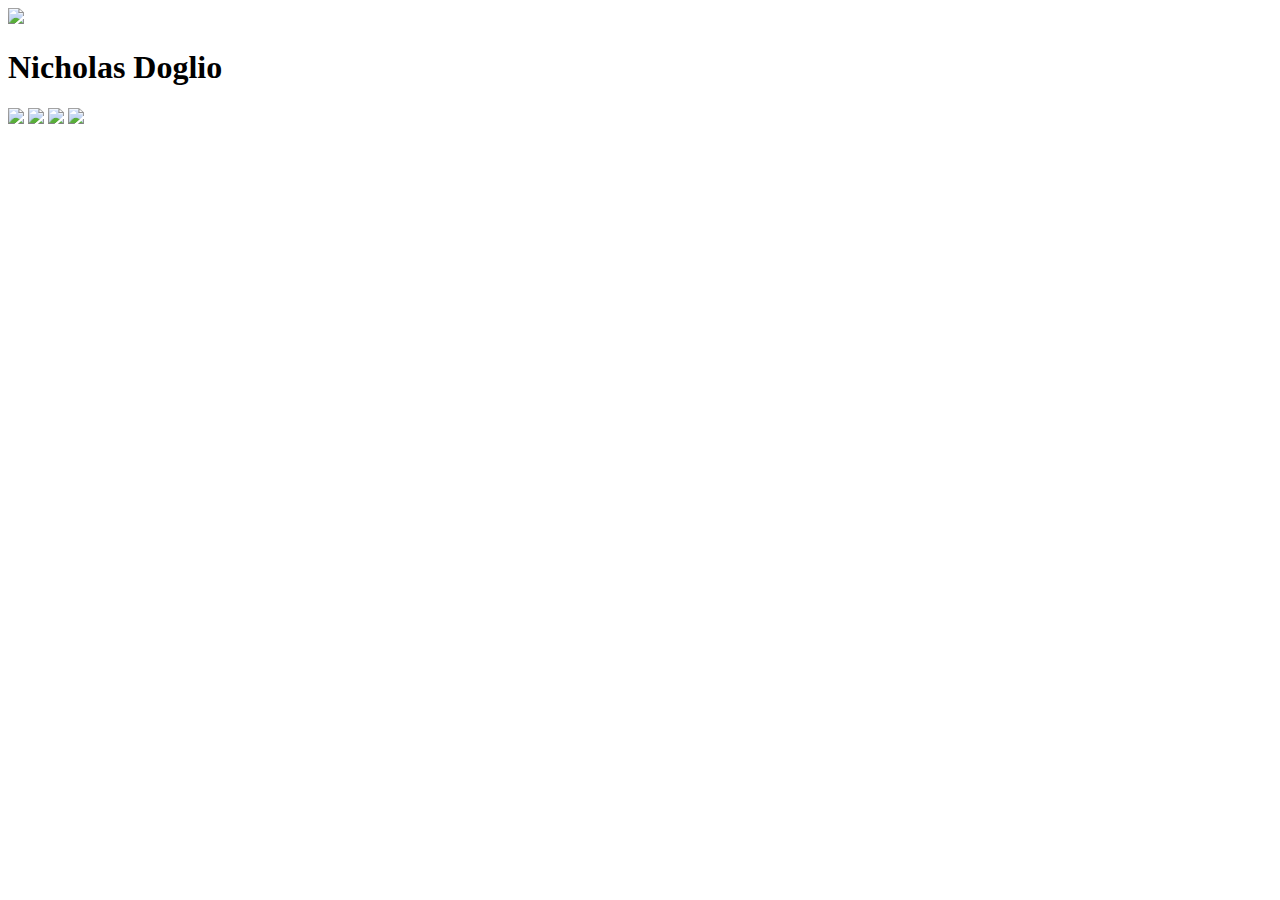
==== index.html @ a7b2c416 "I think I really fixed it this time" ====
<!DOCTYPE html>
   <html lang="en">
    <head>
     <!--Let browser know website is optimized for mobile-->
      <meta name="viewport" content="width=device-width, initial-scale=1.0"/>
     
      <!--Import Google Icon Font-->
      <link href="https://fonts.googleapis.com/icon?family=Material+Icons" rel="stylesheet">
      <!--Import materialize.css-->
      <link type="text/css" rel="stylesheet" href="css/materialize.css"  media="screen,projection"/>
       <link href="css/style.css" type="text/css" rel="stylesheet" media="screen,projection"/>
       </head>
    <body>
    <div class="background-image">
        <img src="https://i.imgur.com/hSMCD1w.jpg" id="background">
    </div>
        <div id="content">
               <h1>Nicholas Doglio</h1>

    <a class="waves-effect waves-light btn-large" href="https://github.com/WhosNickDoglio/" target="_blank"><img src="images/github-circle.png"></a>      
    <a class="waves-effect waves-light btn-large" href="https://twitter.com/WhosNickDoglio/" target="_blank"><img src="images/twitter.png"></a>
    <a class="waves-effect waves-light btn-large" href="https://instagram.com/WhosNickDoglio/" target="_blank"><img src="images/instagram.png"></a>
    <a class="waves-effect waves-light btn-large" href="https://linkedin.com/in/nicholasdoglio/" target="_blank"><img src="images/linkedin.png"></a>
        </div>

      <!--Import jQuery before materialize.js-->
      <script type="text/javascript" src="https://code.jquery.com/jquery-2.1.1.min.js"></script>
      <script type="text/javascript" src="js/materialize.min.js"></script>
    </body>
  </html>
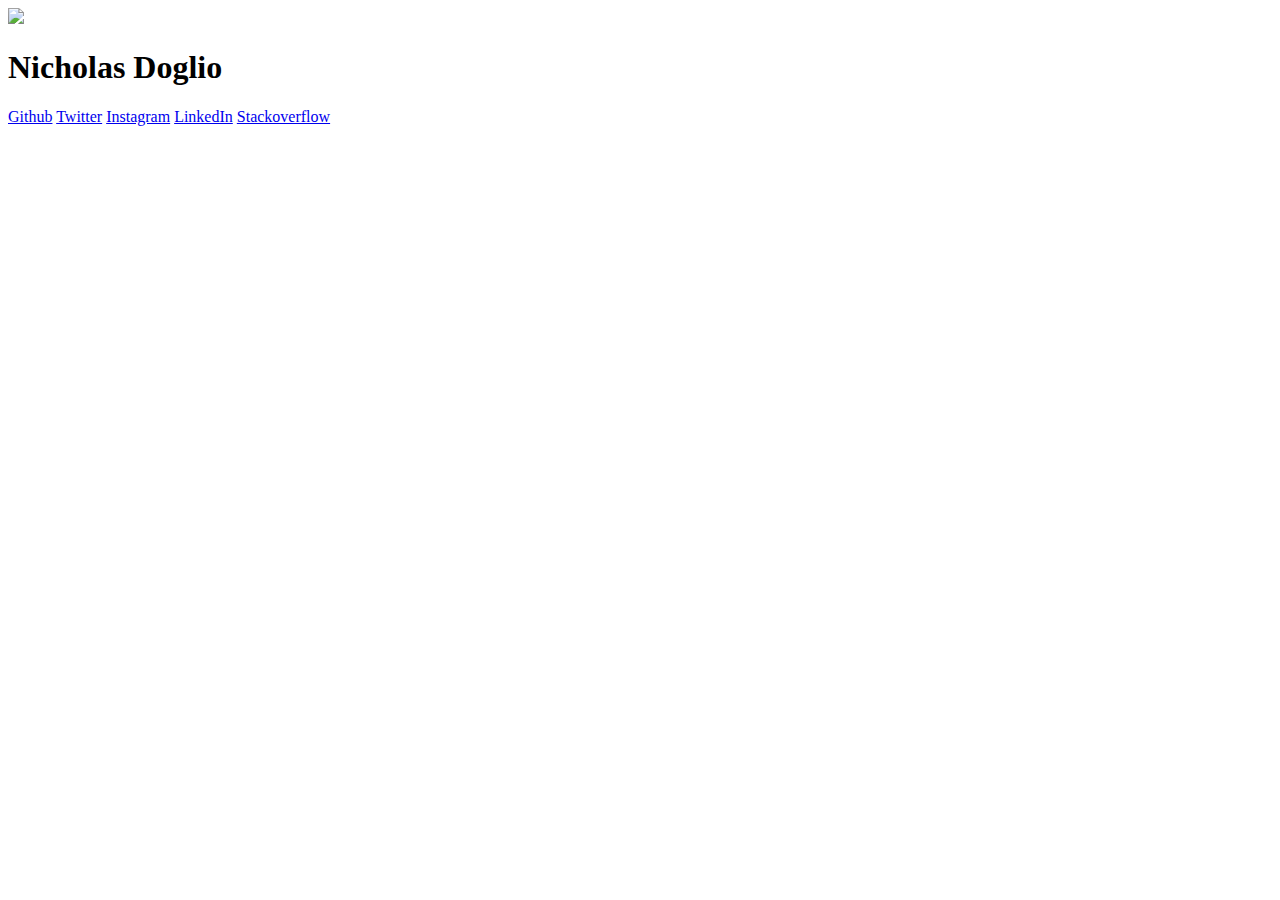
==== commit 87aae1b7: "Removed link to reddit" ====
--- a/index.html
+++ b/index.html
@@ -1,30 +1,38 @@
 <!DOCTYPE html>
-   <html lang="en">
-    <head>
-     <!--Let browser know website is optimized for mobile-->
-      <meta name="viewport" content="width=device-width, initial-scale=1.0"/>
-     
-      <!--Import Google Icon Font-->
-      <link href="https://fonts.googleapis.com/icon?family=Material+Icons" rel="stylesheet">
-      <!--Import materialize.css-->
-      <link type="text/css" rel="stylesheet" href="css/materialize.css"  media="screen,projection"/>
-       <link href="css/style.css" type="text/css" rel="stylesheet" media="screen,projection"/>
-       </head>
-    <body>
+<html lang="en">
+
+<head>
+    <title>WhosNickDoglio</title>
+
+    <!--Let browser know website is optimized for mobile-->
+    <meta name="viewport" content="width=device-width, initial-scale=1.0" />
+
+    <link rel="stylesheet" href="https://fonts.googleapis.com/icon?family=Material+Icons">
+    <link rel="stylesheet" href="https://code.getmdl.io/1.3.0/material.teal-yellow.min.css" />
+    <link rel="stylesheet" href="style.css">
+
+</head>
+
+<body>
     <div class="background-image">
         <img src="https://i.imgur.com/hSMCD1w.jpg" id="background">
     </div>
-        <div id="content">
-               <h1>Nicholas Doglio</h1>
+    <div id="content">
+        <h1>Nicholas Doglio</h1>
+        
+        <a class="mdl-button mdl-js-button mdl-button--raised mdl-js-ripple-effect mdl-button--primary"
+            href="https://github.com/WhosNickDoglio/" target="_blank">Github</a>
+        <a class="mdl-button mdl-js-button mdl-button--raised mdl-js-ripple-effect mdl-button--primary"
+            href="https://twitter.com/WhosNickDoglio/" target="_blank">Twitter</a>
+        <a class="mdl-button mdl-js-button mdl-button--raised mdl-js-ripple-effect mdl-button--primary"
+            href="https://instagram.com/WhosNickDoglio/" target="_blank">Instagram</a>
+        <a class="mdl-button mdl-js-button mdl-button--raised mdl-js-ripple-effect mdl-button--primary"
+            href="https://linkedin.com/in/nicholasdoglio/" target="_blank">LinkedIn</a>    
+        <a class="mdl-button mdl-js-button mdl-button--raised mdl-js-ripple-effect mdl-button--primary"
+            href="https://stackoverflow.com/users/8217056/nicholas-doglio" target="_blank">Stackoverflow</a>
+    </div>
 
-    <a class="waves-effect waves-light btn-large" href="https://github.com/WhosNickDoglio/" target="_blank"><img src="images/github-circle.png"></a>      
-    <a class="waves-effect waves-light btn-large" href="https://twitter.com/WhosNickDoglio/" target="_blank"><img src="images/twitter.png"></a>
-    <a class="waves-effect waves-light btn-large" href="https://instagram.com/WhosNickDoglio/" target="_blank"><img src="images/instagram.png"></a>
-    <a class="waves-effect waves-light btn-large" href="https://linkedin.com/in/nicholasdoglio/" target="_blank"><img src="images/linkedin.png"></a>
-        </div>
+    <script defer src="https://code.getmdl.io/1.3.0/material.min.js"></script>
+</body>
 
-      <!--Import jQuery before materialize.js-->
-      <script type="text/javascript" src="https://code.jquery.com/jquery-2.1.1.min.js"></script>
-      <script type="text/javascript" src="js/materialize.min.js"></script>
-    </body>
-  </html>+</html>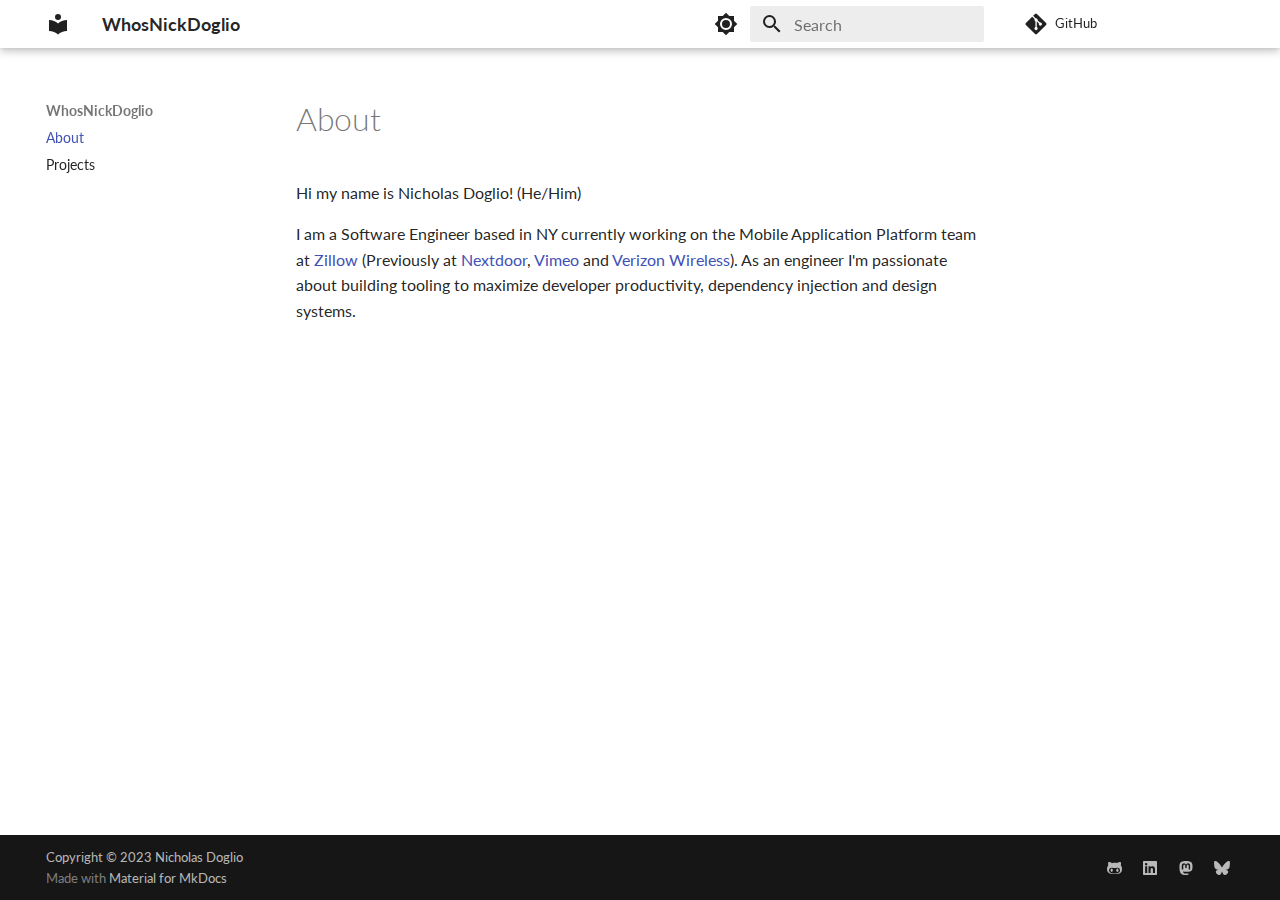
==== commit bd476321: "Deployed b745329 with MkDocs version: 1.6.1" ====
--- a/index.html
+++ b/index.html
@@ -1,38 +1,441 @@
-<!DOCTYPE html>
-<html lang="en">
-
-<head>
-    <title>WhosNickDoglio</title>
-
-    <!--Let browser know website is optimized for mobile-->
-    <meta name="viewport" content="width=device-width, initial-scale=1.0" />
-
-    <link rel="stylesheet" href="https://fonts.googleapis.com/icon?family=Material+Icons">
-    <link rel="stylesheet" href="https://code.getmdl.io/1.3.0/material.teal-yellow.min.css" />
-    <link rel="stylesheet" href="style.css">
-
-</head>
-
-<body>
-    <div class="background-image">
-        <img src="https://i.imgur.com/hSMCD1w.jpg" id="background">
-    </div>
-    <div id="content">
-        <h1>Nicholas Doglio</h1>
-        
-        <a class="mdl-button mdl-js-button mdl-button--raised mdl-js-ripple-effect mdl-button--primary"
-            href="https://github.com/WhosNickDoglio/" target="_blank">Github</a>
-        <a class="mdl-button mdl-js-button mdl-button--raised mdl-js-ripple-effect mdl-button--primary"
-            href="https://twitter.com/WhosNickDoglio/" target="_blank">Twitter</a>
-        <a class="mdl-button mdl-js-button mdl-button--raised mdl-js-ripple-effect mdl-button--primary"
-            href="https://instagram.com/WhosNickDoglio/" target="_blank">Instagram</a>
-        <a class="mdl-button mdl-js-button mdl-button--raised mdl-js-ripple-effect mdl-button--primary"
-            href="https://linkedin.com/in/nicholasdoglio/" target="_blank">LinkedIn</a>    
-        <a class="mdl-button mdl-js-button mdl-button--raised mdl-js-ripple-effect mdl-button--primary"
-            href="https://stackoverflow.com/users/8217056/nicholas-doglio" target="_blank">Stackoverflow</a>
-    </div>
-
-    <script defer src="https://code.getmdl.io/1.3.0/material.min.js"></script>
-</body>
-
+
+<!doctype html>
+<html lang="en" class="no-js">
+  <head>
+    
+      <meta charset="utf-8">
+      <meta name="viewport" content="width=device-width,initial-scale=1">
+      
+      
+        <meta name="author" content="WhosNickDoglio">
+      
+      
+      
+      
+        <link rel="next" href="projects/">
+      
+      
+      <link rel="icon" href="assets/images/favicon.png">
+      <meta name="generator" content="mkdocs-1.6.1, mkdocs-material-9.6.9">
+    
+    
+      
+        <title>WhosNickDoglio</title>
+      
+    
+    
+      <link rel="stylesheet" href="assets/stylesheets/main.4af4bdda.min.css">
+      
+        
+        <link rel="stylesheet" href="assets/stylesheets/palette.06af60db.min.css">
+      
+      
+
+
+    
+    
+      
+    
+    
+      
+        
+        
+        <link rel="preconnect" href="https://fonts.gstatic.com" crossorigin>
+        <link rel="stylesheet" href="https://fonts.googleapis.com/css?family=Lato:300,300i,400,400i,700,700i%7CFira+Code:400,400i,700,700i&display=fallback">
+        <style>:root{--md-text-font:"Lato";--md-code-font:"Fira Code"}</style>
+      
+    
+    
+    <script>__md_scope=new URL(".",location),__md_hash=e=>[...e].reduce(((e,_)=>(e<<5)-e+_.charCodeAt(0)),0),__md_get=(e,_=localStorage,t=__md_scope)=>JSON.parse(_.getItem(t.pathname+"."+e)),__md_set=(e,_,t=localStorage,a=__md_scope)=>{try{t.setItem(a.pathname+"."+e,JSON.stringify(_))}catch(e){}}</script>
+    
+      
+
+    
+    
+    
+  </head>
+  
+  
+    
+    
+      
+    
+    
+    
+    
+    <body dir="ltr" data-md-color-scheme="default" data-md-color-primary="white" data-md-color-accent="green">
+  
+    
+    <input class="md-toggle" data-md-toggle="drawer" type="checkbox" id="__drawer" autocomplete="off">
+    <input class="md-toggle" data-md-toggle="search" type="checkbox" id="__search" autocomplete="off">
+    <label class="md-overlay" for="__drawer"></label>
+    <div data-md-component="skip">
+      
+    </div>
+    <div data-md-component="announce">
+      
+    </div>
+    
+    
+      
+
+  
+
+<header class="md-header md-header--shadow" data-md-component="header">
+  <nav class="md-header__inner md-grid" aria-label="Header">
+    <a href="." title="WhosNickDoglio" class="md-header__button md-logo" aria-label="WhosNickDoglio" data-md-component="logo">
+      
+  
+  <svg xmlns="http://www.w3.org/2000/svg" viewBox="0 0 24 24"><path d="M12 8a3 3 0 0 0 3-3 3 3 0 0 0-3-3 3 3 0 0 0-3 3 3 3 0 0 0 3 3m0 3.54C9.64 9.35 6.5 8 3 8v11c3.5 0 6.64 1.35 9 3.54 2.36-2.19 5.5-3.54 9-3.54V8c-3.5 0-6.64 1.35-9 3.54"/></svg>
+
+    </a>
+    <label class="md-header__button md-icon" for="__drawer">
+      
+      <svg xmlns="http://www.w3.org/2000/svg" viewBox="0 0 24 24"><path d="M3 6h18v2H3zm0 5h18v2H3zm0 5h18v2H3z"/></svg>
+    </label>
+    <div class="md-header__title" data-md-component="header-title">
+      <div class="md-header__ellipsis">
+        <div class="md-header__topic">
+          <span class="md-ellipsis">
+            WhosNickDoglio
+          </span>
+        </div>
+        <div class="md-header__topic" data-md-component="header-topic">
+          <span class="md-ellipsis">
+            
+              About
+            
+          </span>
+        </div>
+      </div>
+    </div>
+    
+      
+        <form class="md-header__option" data-md-component="palette">
+  
+    
+    
+    
+    <input class="md-option" data-md-color-media="(prefers-color-scheme: light)" data-md-color-scheme="default" data-md-color-primary="white" data-md-color-accent="green"  aria-label="Switch to dark mode"  type="radio" name="__palette" id="__palette_0">
+    
+      <label class="md-header__button md-icon" title="Switch to dark mode" for="__palette_1" hidden>
+        <svg xmlns="http://www.w3.org/2000/svg" viewBox="0 0 24 24"><path d="M12 8a4 4 0 0 0-4 4 4 4 0 0 0 4 4 4 4 0 0 0 4-4 4 4 0 0 0-4-4m0 10a6 6 0 0 1-6-6 6 6 0 0 1 6-6 6 6 0 0 1 6 6 6 6 0 0 1-6 6m8-9.31V4h-4.69L12 .69 8.69 4H4v4.69L.69 12 4 15.31V20h4.69L12 23.31 15.31 20H20v-4.69L23.31 12z"/></svg>
+      </label>
+    
+  
+    
+    
+    
+    <input class="md-option" data-md-color-media="(prefers-color-scheme: dark)" data-md-color-scheme="slate" data-md-color-primary="black" data-md-color-accent="green"  aria-label="Switch to light mode"  type="radio" name="__palette" id="__palette_1">
+    
+      <label class="md-header__button md-icon" title="Switch to light mode" for="__palette_0" hidden>
+        <svg xmlns="http://www.w3.org/2000/svg" viewBox="0 0 24 24"><path d="M12 18c-.89 0-1.74-.2-2.5-.55C11.56 16.5 13 14.42 13 12s-1.44-4.5-3.5-5.45C10.26 6.2 11.11 6 12 6a6 6 0 0 1 6 6 6 6 0 0 1-6 6m8-9.31V4h-4.69L12 .69 8.69 4H4v4.69L.69 12 4 15.31V20h4.69L12 23.31 15.31 20H20v-4.69L23.31 12z"/></svg>
+      </label>
+    
+  
+</form>
+      
+    
+    
+      <script>var palette=__md_get("__palette");if(palette&&palette.color){if("(prefers-color-scheme)"===palette.color.media){var media=matchMedia("(prefers-color-scheme: light)"),input=document.querySelector(media.matches?"[data-md-color-media='(prefers-color-scheme: light)']":"[data-md-color-media='(prefers-color-scheme: dark)']");palette.color.media=input.getAttribute("data-md-color-media"),palette.color.scheme=input.getAttribute("data-md-color-scheme"),palette.color.primary=input.getAttribute("data-md-color-primary"),palette.color.accent=input.getAttribute("data-md-color-accent")}for(var[key,value]of Object.entries(palette.color))document.body.setAttribute("data-md-color-"+key,value)}</script>
+    
+    
+    
+      <label class="md-header__button md-icon" for="__search">
+        
+        <svg xmlns="http://www.w3.org/2000/svg" viewBox="0 0 24 24"><path d="M9.5 3A6.5 6.5 0 0 1 16 9.5c0 1.61-.59 3.09-1.56 4.23l.27.27h.79l5 5-1.5 1.5-5-5v-.79l-.27-.27A6.52 6.52 0 0 1 9.5 16 6.5 6.5 0 0 1 3 9.5 6.5 6.5 0 0 1 9.5 3m0 2C7 5 5 7 5 9.5S7 14 9.5 14 14 12 14 9.5 12 5 9.5 5"/></svg>
+      </label>
+      <div class="md-search" data-md-component="search" role="dialog">
+  <label class="md-search__overlay" for="__search"></label>
+  <div class="md-search__inner" role="search">
+    <form class="md-search__form" name="search">
+      <input type="text" class="md-search__input" name="query" aria-label="Search" placeholder="Search" autocapitalize="off" autocorrect="off" autocomplete="off" spellcheck="false" data-md-component="search-query" required>
+      <label class="md-search__icon md-icon" for="__search">
+        
+        <svg xmlns="http://www.w3.org/2000/svg" viewBox="0 0 24 24"><path d="M9.5 3A6.5 6.5 0 0 1 16 9.5c0 1.61-.59 3.09-1.56 4.23l.27.27h.79l5 5-1.5 1.5-5-5v-.79l-.27-.27A6.52 6.52 0 0 1 9.5 16 6.5 6.5 0 0 1 3 9.5 6.5 6.5 0 0 1 9.5 3m0 2C7 5 5 7 5 9.5S7 14 9.5 14 14 12 14 9.5 12 5 9.5 5"/></svg>
+        
+        <svg xmlns="http://www.w3.org/2000/svg" viewBox="0 0 24 24"><path d="M20 11v2H8l5.5 5.5-1.42 1.42L4.16 12l7.92-7.92L13.5 5.5 8 11z"/></svg>
+      </label>
+      <nav class="md-search__options" aria-label="Search">
+        
+        <button type="reset" class="md-search__icon md-icon" title="Clear" aria-label="Clear" tabindex="-1">
+          
+          <svg xmlns="http://www.w3.org/2000/svg" viewBox="0 0 24 24"><path d="M19 6.41 17.59 5 12 10.59 6.41 5 5 6.41 10.59 12 5 17.59 6.41 19 12 13.41 17.59 19 19 17.59 13.41 12z"/></svg>
+        </button>
+      </nav>
+      
+    </form>
+    <div class="md-search__output">
+      <div class="md-search__scrollwrap" tabindex="0" data-md-scrollfix>
+        <div class="md-search-result" data-md-component="search-result">
+          <div class="md-search-result__meta">
+            Initializing search
+          </div>
+          <ol class="md-search-result__list" role="presentation"></ol>
+        </div>
+      </div>
+    </div>
+  </div>
+</div>
+    
+    
+      <div class="md-header__source">
+        <a href="https://github.com/WhosNickDoglio/whosnickdoglio.github.io" title="Go to repository" class="md-source" data-md-component="source">
+  <div class="md-source__icon md-icon">
+    
+    <svg xmlns="http://www.w3.org/2000/svg" viewBox="0 0 448 512"><!--! Font Awesome Free 6.7.2 by @fontawesome - https://fontawesome.com License - https://fontawesome.com/license/free (Icons: CC BY 4.0, Fonts: SIL OFL 1.1, Code: MIT License) Copyright 2024 Fonticons, Inc.--><path d="M439.55 236.05 244 40.45a28.87 28.87 0 0 0-40.81 0l-40.66 40.63 51.52 51.52c27.06-9.14 52.68 16.77 43.39 43.68l49.66 49.66c34.23-11.8 61.18 31 35.47 56.69-26.49 26.49-70.21-2.87-56-37.34L240.22 199v121.85c25.3 12.54 22.26 41.85 9.08 55a34.34 34.34 0 0 1-48.55 0c-17.57-17.6-11.07-46.91 11.25-56v-123c-20.8-8.51-24.6-30.74-18.64-45L142.57 101 8.45 235.14a28.86 28.86 0 0 0 0 40.81l195.61 195.6a28.86 28.86 0 0 0 40.8 0l194.69-194.69a28.86 28.86 0 0 0 0-40.81"/></svg>
+  </div>
+  <div class="md-source__repository">
+    GitHub
+  </div>
+</a>
+      </div>
+    
+  </nav>
+  
+</header>
+    
+    <div class="md-container" data-md-component="container">
+      
+      
+        
+          
+        
+      
+      <main class="md-main" data-md-component="main">
+        <div class="md-main__inner md-grid">
+          
+            
+              
+              <div class="md-sidebar md-sidebar--primary" data-md-component="sidebar" data-md-type="navigation" >
+                <div class="md-sidebar__scrollwrap">
+                  <div class="md-sidebar__inner">
+                    
+
+
+
+<nav class="md-nav md-nav--primary" aria-label="Navigation" data-md-level="0">
+  <label class="md-nav__title" for="__drawer">
+    <a href="." title="WhosNickDoglio" class="md-nav__button md-logo" aria-label="WhosNickDoglio" data-md-component="logo">
+      
+  
+  <svg xmlns="http://www.w3.org/2000/svg" viewBox="0 0 24 24"><path d="M12 8a3 3 0 0 0 3-3 3 3 0 0 0-3-3 3 3 0 0 0-3 3 3 3 0 0 0 3 3m0 3.54C9.64 9.35 6.5 8 3 8v11c3.5 0 6.64 1.35 9 3.54 2.36-2.19 5.5-3.54 9-3.54V8c-3.5 0-6.64 1.35-9 3.54"/></svg>
+
+    </a>
+    WhosNickDoglio
+  </label>
+  
+    <div class="md-nav__source">
+      <a href="https://github.com/WhosNickDoglio/whosnickdoglio.github.io" title="Go to repository" class="md-source" data-md-component="source">
+  <div class="md-source__icon md-icon">
+    
+    <svg xmlns="http://www.w3.org/2000/svg" viewBox="0 0 448 512"><!--! Font Awesome Free 6.7.2 by @fontawesome - https://fontawesome.com License - https://fontawesome.com/license/free (Icons: CC BY 4.0, Fonts: SIL OFL 1.1, Code: MIT License) Copyright 2024 Fonticons, Inc.--><path d="M439.55 236.05 244 40.45a28.87 28.87 0 0 0-40.81 0l-40.66 40.63 51.52 51.52c27.06-9.14 52.68 16.77 43.39 43.68l49.66 49.66c34.23-11.8 61.18 31 35.47 56.69-26.49 26.49-70.21-2.87-56-37.34L240.22 199v121.85c25.3 12.54 22.26 41.85 9.08 55a34.34 34.34 0 0 1-48.55 0c-17.57-17.6-11.07-46.91 11.25-56v-123c-20.8-8.51-24.6-30.74-18.64-45L142.57 101 8.45 235.14a28.86 28.86 0 0 0 0 40.81l195.61 195.6a28.86 28.86 0 0 0 40.8 0l194.69-194.69a28.86 28.86 0 0 0 0-40.81"/></svg>
+  </div>
+  <div class="md-source__repository">
+    GitHub
+  </div>
+</a>
+    </div>
+  
+  <ul class="md-nav__list" data-md-scrollfix>
+    
+      
+      
+  
+  
+    
+  
+  
+  
+    <li class="md-nav__item md-nav__item--active">
+      
+      <input class="md-nav__toggle md-toggle" type="checkbox" id="__toc">
+      
+      
+      
+      <a href="." class="md-nav__link md-nav__link--active">
+        
+  
+  <span class="md-ellipsis">
+    About
+    
+  </span>
+  
+
+      </a>
+      
+    </li>
+  
+
+    
+      
+      
+  
+  
+  
+  
+    <li class="md-nav__item">
+      <a href="projects/" class="md-nav__link">
+        
+  
+  <span class="md-ellipsis">
+    Projects
+    
+  </span>
+  
+
+      </a>
+    </li>
+  
+
+    
+  </ul>
+</nav>
+                  </div>
+                </div>
+              </div>
+            
+            
+              
+              <div class="md-sidebar md-sidebar--secondary" data-md-component="sidebar" data-md-type="toc" >
+                <div class="md-sidebar__scrollwrap">
+                  <div class="md-sidebar__inner">
+                    
+
+<nav class="md-nav md-nav--secondary" aria-label="Table of contents">
+  
+  
+  
+  
+</nav>
+                  </div>
+                </div>
+              </div>
+            
+          
+          
+            <div class="md-content" data-md-component="content">
+              <article class="md-content__inner md-typeset">
+                
+                  
+
+
+  
+  
+
+
+  <h1>About</h1>
+
+<p>Hi my name is Nicholas Doglio! (He/Him)</p>
+<p>I am a Software Engineer based in NY currently working on the Mobile Application Platform team
+at <a href="https://www.zillow.com/">Zillow</a> (Previously at <a href="https://nextdoor.com/">Nextdoor</a>, <a href="https://vimeo.com/">Vimeo</a>
+and <a href="https://www.verizon.com/">Verizon Wireless</a>). As an engineer I'm passionate about building tooling to maximize
+developer productivity, dependency injection and design systems.</p>
+
+
+
+
+
+
+
+
+
+
+
+
+                
+              </article>
+            </div>
+          
+          
+<script>var target=document.getElementById(location.hash.slice(1));target&&target.name&&(target.checked=target.name.startsWith("__tabbed_"))</script>
+        </div>
+        
+      </main>
+      
+        <footer class="md-footer">
+  
+  <div class="md-footer-meta md-typeset">
+    <div class="md-footer-meta__inner md-grid">
+      <div class="md-copyright">
+  
+    <div class="md-copyright__highlight">
+      Copyright &copy; 2023 Nicholas Doglio
+    </div>
+  
+  
+    Made with
+    <a href="https://squidfunk.github.io/mkdocs-material/" target="_blank" rel="noopener">
+      Material for MkDocs
+    </a>
+  
+</div>
+      
+        <div class="md-social">
+  
+    
+    
+    
+    
+      
+      
+    
+    <a href="https://github.com/WhosNickDoglio/" target="_blank" rel="noopener" title="github.com" class="md-social__link">
+      <svg xmlns="http://www.w3.org/2000/svg" viewBox="0 0 480 512"><!--! Font Awesome Free 6.7.2 by @fontawesome - https://fontawesome.com License - https://fontawesome.com/license/free (Icons: CC BY 4.0, Fonts: SIL OFL 1.1, Code: MIT License) Copyright 2024 Fonticons, Inc.--><path d="M186.1 328.7c0 20.9-10.9 55.1-36.7 55.1s-36.7-34.2-36.7-55.1 10.9-55.1 36.7-55.1 36.7 34.2 36.7 55.1M480 278.2c0 31.9-3.2 65.7-17.5 95-37.9 76.6-142.1 74.8-216.7 74.8-75.8 0-186.2 2.7-225.6-74.8-14.6-29-20.2-63.1-20.2-95 0-41.9 13.9-81.5 41.5-113.6-5.2-15.8-7.7-32.4-7.7-48.8 0-21.5 4.9-32.3 14.6-51.8 45.3 0 74.3 9 108.8 36 29-6.9 58.8-10 88.7-10 27 0 54.2 2.9 80.4 9.2 34-26.7 63-35.2 107.8-35.2 9.8 19.5 14.6 30.3 14.6 51.8 0 16.4-2.6 32.7-7.7 48.2 27.5 32.4 39 72.3 39 114.2m-64.3 50.5c0-43.9-26.7-82.6-73.5-82.6-18.9 0-37 3.4-56 6-14.9 2.3-29.8 3.2-45.1 3.2-15.2 0-30.1-.9-45.1-3.2-18.7-2.6-37-6-56-6-46.8 0-73.5 38.7-73.5 82.6 0 87.8 80.4 101.3 150.4 101.3h48.2c70.3 0 150.6-13.4 150.6-101.3m-82.6-55.1c-25.8 0-36.7 34.2-36.7 55.1s10.9 55.1 36.7 55.1 36.7-34.2 36.7-55.1-10.9-55.1-36.7-55.1"/></svg>
+    </a>
+  
+    
+    
+    
+    
+      
+      
+    
+    <a href="https://www.linkedin.com/in/nicholasdoglio/" target="_blank" rel="noopener" title="www.linkedin.com" class="md-social__link">
+      <svg xmlns="http://www.w3.org/2000/svg" viewBox="0 0 448 512"><!--! Font Awesome Free 6.7.2 by @fontawesome - https://fontawesome.com License - https://fontawesome.com/license/free (Icons: CC BY 4.0, Fonts: SIL OFL 1.1, Code: MIT License) Copyright 2024 Fonticons, Inc.--><path d="M416 32H31.9C14.3 32 0 46.5 0 64.3v383.4C0 465.5 14.3 480 31.9 480H416c17.6 0 32-14.5 32-32.3V64.3c0-17.8-14.4-32.3-32-32.3M135.4 416H69V202.2h66.5V416zm-33.2-243c-21.3 0-38.5-17.3-38.5-38.5S80.9 96 102.2 96c21.2 0 38.5 17.3 38.5 38.5 0 21.3-17.2 38.5-38.5 38.5m282.1 243h-66.4V312c0-24.8-.5-56.7-34.5-56.7-34.6 0-39.9 27-39.9 54.9V416h-66.4V202.2h63.7v29.2h.9c8.9-16.8 30.6-34.5 62.9-34.5 67.2 0 79.7 44.3 79.7 101.9z"/></svg>
+    </a>
+  
+    
+    
+      
+    
+    
+    
+      
+      
+    
+    <a href="https://androiddev.social/@WhosNickDoglio" target="_blank" rel="noopener me" title="androiddev.social" class="md-social__link">
+      <svg xmlns="http://www.w3.org/2000/svg" viewBox="0 0 448 512"><!--! Font Awesome Free 6.7.2 by @fontawesome - https://fontawesome.com License - https://fontawesome.com/license/free (Icons: CC BY 4.0, Fonts: SIL OFL 1.1, Code: MIT License) Copyright 2024 Fonticons, Inc.--><path d="M433 179.11c0-97.2-63.71-125.7-63.71-125.7-62.52-28.7-228.56-28.4-290.48 0 0 0-63.72 28.5-63.72 125.7 0 115.7-6.6 259.4 105.63 289.1 40.51 10.7 75.32 13 103.33 11.4 50.81-2.8 79.32-18.1 79.32-18.1l-1.7-36.9s-36.31 11.4-77.12 10.1c-40.41-1.4-83-4.4-89.63-54a102.5 102.5 0 0 1-.9-13.9c85.63 20.9 158.65 9.1 178.75 6.7 56.12-6.7 105-41.3 111.23-72.9 9.8-49.8 9-121.5 9-121.5m-75.12 125.2h-46.63v-114.2c0-49.7-64-51.6-64 6.9v62.5h-46.33V197c0-58.5-64-56.6-64-6.9v114.2H90.19c0-122.1-5.2-147.9 18.41-175 25.9-28.9 79.82-30.8 103.83 6.1l11.6 19.5 11.6-19.5c24.11-37.1 78.12-34.8 103.83-6.1 23.71 27.3 18.4 53 18.4 175z"/></svg>
+    </a>
+  
+    
+    
+    
+    
+      
+      
+    
+    <a href="https://bsky.app/profile/whosnickdoglio.dev" target="_blank" rel="noopener" title="bsky.app" class="md-social__link">
+      <svg xmlns="http://www.w3.org/2000/svg" viewBox="0 0 512 512"><!--! Font Awesome Free 6.7.2 by @fontawesome - https://fontawesome.com License - https://fontawesome.com/license/free (Icons: CC BY 4.0, Fonts: SIL OFL 1.1, Code: MIT License) Copyright 2024 Fonticons, Inc.--><path d="M111.8 62.2C170.2 105.9 233 194.7 256 242.4c23-47.6 85.8-136.4 144.2-180.2 42.1-31.6 110.3-56 110.3 21.8 0 15.5-8.9 130.5-14.1 149.2-18.2 64.8-84.4 81.4-143.3 71.3C456 322 482.2 380 425.6 438c-107.4 110.2-154.3-27.6-166.3-62.9-1.7-4.9-2.6-7.8-3.3-7.8s-1.6 3-3.3 7.8c-12 35.3-59 173.1-166.3 62.9-56.5-58-30.4-116 72.5-133.5C100 314.6 33.8 298 15.7 233.1 10.4 214.4 1.5 99.4 1.5 83.9c0-77.8 68.2-53.4 110.3-21.8z"/></svg>
+    </a>
+  
+</div>
+      
+    </div>
+  </div>
+</footer>
+      
+    </div>
+    <div class="md-dialog" data-md-component="dialog">
+      <div class="md-dialog__inner md-typeset"></div>
+    </div>
+    
+    
+    <script id="__config" type="application/json">{"base": ".", "features": [], "search": "assets/javascripts/workers/search.f8cc74c7.min.js", "translations": {"clipboard.copied": "Copied to clipboard", "clipboard.copy": "Copy to clipboard", "search.result.more.one": "1 more on this page", "search.result.more.other": "# more on this page", "search.result.none": "No matching documents", "search.result.one": "1 matching document", "search.result.other": "# matching documents", "search.result.placeholder": "Type to start searching", "search.result.term.missing": "Missing", "select.version": "Select version"}}</script>
+    
+    
+      <script src="assets/javascripts/bundle.c8b220af.min.js"></script>
+      
+    
+  </body>
 </html>--- a/assets/stylesheets/main.4af4bdda.min.css
+++ b/assets/stylesheets/main.4af4bdda.min.css
@@ -0,0 +1 @@
+@charset "UTF-8";html{-webkit-text-size-adjust:none;-moz-text-size-adjust:none;text-size-adjust:none;box-sizing:border-box}*,:after,:before{box-sizing:inherit}@media (prefers-reduced-motion){*,:after,:before{transition:none!important}}body{margin:0}a,button,input,label{-webkit-tap-highlight-color:transparent}a{color:inherit;text-decoration:none}hr{border:0;box-sizing:initial;display:block;height:.05rem;overflow:visible;padding:0}small{font-size:80%}sub,sup{line-height:1em}img{border-style:none}table{border-collapse:initial;border-spacing:0}td,th{font-weight:400;vertical-align:top}button{background:#0000;border:0;font-family:inherit;font-size:inherit;margin:0;padding:0}input{border:0;outline:none}:root{--md-primary-fg-color:#4051b5;--md-primary-fg-color--light:#5d6cc0;--md-primary-fg-color--dark:#303fa1;--md-primary-bg-color:#fff;--md-primary-bg-color--light:#ffffffb3;--md-accent-fg-color:#526cfe;--md-accent-fg-color--transparent:#526cfe1a;--md-accent-bg-color:#fff;--md-accent-bg-color--light:#ffffffb3}[data-md-color-scheme=default]{color-scheme:light}[data-md-color-scheme=default] img[src$="#gh-dark-mode-only"],[data-md-color-scheme=default] img[src$="#only-dark"]{display:none}:root,[data-md-color-scheme=default]{--md-hue:225deg;--md-default-fg-color:#000000de;--md-default-fg-color--light:#0000008a;--md-default-fg-color--lighter:#00000052;--md-default-fg-color--lightest:#00000012;--md-default-bg-color:#fff;--md-default-bg-color--light:#ffffffb3;--md-default-bg-color--lighter:#ffffff4d;--md-default-bg-color--lightest:#ffffff1f;--md-code-fg-color:#36464e;--md-code-bg-color:#f5f5f5;--md-code-hl-color:#4287ff;--md-code-hl-color--light:#4287ff1a;--md-code-hl-number-color:#d52a2a;--md-code-hl-special-color:#db1457;--md-code-hl-function-color:#a846b9;--md-code-hl-constant-color:#6e59d9;--md-code-hl-keyword-color:#3f6ec6;--md-code-hl-string-color:#1c7d4d;--md-code-hl-name-color:var(--md-code-fg-color);--md-code-hl-operator-color:var(--md-default-fg-color--light);--md-code-hl-punctuation-color:var(--md-default-fg-color--light);--md-code-hl-comment-color:var(--md-default-fg-color--light);--md-code-hl-generic-color:var(--md-default-fg-color--light);--md-code-hl-variable-color:var(--md-default-fg-color--light);--md-typeset-color:var(--md-default-fg-color);--md-typeset-a-color:var(--md-primary-fg-color);--md-typeset-del-color:#f5503d26;--md-typeset-ins-color:#0bd57026;--md-typeset-kbd-color:#fafafa;--md-typeset-kbd-accent-color:#fff;--md-typeset-kbd-border-color:#b8b8b8;--md-typeset-mark-color:#ffff0080;--md-typeset-table-color:#0000001f;--md-typeset-table-color--light:rgba(0,0,0,.035);--md-admonition-fg-color:var(--md-default-fg-color);--md-admonition-bg-color:var(--md-default-bg-color);--md-warning-fg-color:#000000de;--md-warning-bg-color:#ff9;--md-footer-fg-color:#fff;--md-footer-fg-color--light:#ffffffb3;--md-footer-fg-color--lighter:#ffffff73;--md-footer-bg-color:#000000de;--md-footer-bg-color--dark:#00000052;--md-shadow-z1:0 0.2rem 0.5rem #0000000d,0 0 0.05rem #0000001a;--md-shadow-z2:0 0.2rem 0.5rem #0000001a,0 0 0.05rem #00000040;--md-shadow-z3:0 0.2rem 0.5rem #0003,0 0 0.05rem #00000059}.md-icon svg{fill:currentcolor;display:block;height:1.2rem;width:1.2rem}body{-webkit-font-smoothing:antialiased;-moz-osx-font-smoothing:grayscale;--md-text-font-family:var(--md-text-font,_),-apple-system,BlinkMacSystemFont,Helvetica,Arial,sans-serif;--md-code-font-family:var(--md-code-font,_),SFMono-Regular,Consolas,Menlo,monospace}aside,body,input{font-feature-settings:"kern","liga";color:var(--md-typeset-color);font-family:var(--md-text-font-family)}code,kbd,pre{font-feature-settings:"kern";font-family:var(--md-code-font-family)}:root{--md-typeset-table-sort-icon:url('data:image/svg+xml;charset=utf-8,<svg xmlns="http://www.w3.org/2000/svg" viewBox="0 0 24 24"><path d="m18 21-4-4h3V7h-3l4-4 4 4h-3v10h3M2 19v-2h10v2M2 13v-2h7v2M2 7V5h4v2z"/></svg>');--md-typeset-table-sort-icon--asc:url('data:image/svg+xml;charset=utf-8,<svg xmlns="http://www.w3.org/2000/svg" viewBox="0 0 24 24"><path d="M19 17h3l-4 4-4-4h3V3h2M2 17h10v2H2M6 5v2H2V5m0 6h7v2H2z"/></svg>');--md-typeset-table-sort-icon--desc:url('data:image/svg+xml;charset=utf-8,<svg xmlns="http://www.w3.org/2000/svg" viewBox="0 0 24 24"><path d="M19 7h3l-4-4-4 4h3v14h2M2 17h10v2H2M6 5v2H2V5m0 6h7v2H2z"/></svg>')}.md-typeset{-webkit-print-color-adjust:exact;color-adjust:exact;font-size:.8rem;line-height:1.6;overflow-wrap:break-word}@media print{.md-typeset{font-size:.68rem}}.md-typeset blockquote,.md-typeset dl,.md-typeset figure,.md-typeset ol,.md-typeset pre,.md-typeset ul{margin-bottom:1em;margin-top:1em}.md-typeset h1{color:var(--md-default-fg-color--light);font-size:2em;line-height:1.3;margin:0 0 1.25em}.md-typeset h1,.md-typeset h2{font-weight:300;letter-spacing:-.01em}.md-typeset h2{font-size:1.5625em;line-height:1.4;margin:1.6em 0 .64em}.md-typeset h3{font-size:1.25em;font-weight:400;letter-spacing:-.01em;line-height:1.5;margin:1.6em 0 .8em}.md-typeset h2+h3{margin-top:.8em}.md-typeset h4{font-weight:700;letter-spacing:-.01em;margin:1em 0}.md-typeset h5,.md-typeset h6{color:var(--md-default-fg-color--light);font-size:.8em;font-weight:700;letter-spacing:-.01em;margin:1.25em 0}.md-typeset h5{text-transform:uppercase}.md-typeset h5 code{text-transform:none}.md-typeset hr{border-bottom:.05rem solid var(--md-default-fg-color--lightest);display:flow-root;margin:1.5em 0}.md-typeset a{color:var(--md-typeset-a-color);word-break:break-word}.md-typeset a,.md-typeset a:before{transition:color 125ms}.md-typeset a:focus,.md-typeset a:hover{color:var(--md-accent-fg-color)}.md-typeset a:focus code,.md-typeset a:hover code{background-color:var(--md-accent-fg-color--transparent)}.md-typeset a code{color:currentcolor;transition:background-color 125ms}.md-typeset a.focus-visible{outline-color:var(--md-accent-fg-color);outline-offset:.2rem}.md-typeset code,.md-typeset kbd,.md-typeset pre{color:var(--md-code-fg-color);direction:ltr;font-variant-ligatures:none}@media print{.md-typeset code,.md-typeset kbd,.md-typeset pre{white-space:pre-wrap}}.md-typeset code{background-color:var(--md-code-bg-color);border-radius:.1rem;-webkit-box-decoration-break:clone;box-decoration-break:clone;font-size:.85em;padding:0 .2941176471em;word-break:break-word}.md-typeset code:not(.focus-visible){-webkit-tap-highlight-color:transparent;outline:none}.md-typeset pre{display:flow-root;line-height:1.4;position:relative}.md-typeset pre>code{-webkit-box-decoration-break:slice;box-decoration-break:slice;box-shadow:none;display:block;margin:0;outline-color:var(--md-accent-fg-color);overflow:auto;padding:.7720588235em 1.1764705882em;scrollbar-color:var(--md-default-fg-color--lighter) #0000;scrollbar-width:thin;touch-action:auto;word-break:normal}.md-typeset pre>code:hover{scrollbar-color:var(--md-accent-fg-color) #0000}.md-typeset pre>code::-webkit-scrollbar{height:.2rem;width:.2rem}.md-typeset pre>code::-webkit-scrollbar-thumb{background-color:var(--md-default-fg-color--lighter)}.md-typeset pre>code::-webkit-scrollbar-thumb:hover{background-color:var(--md-accent-fg-color)}.md-typeset kbd{background-color:var(--md-typeset-kbd-color);border-radius:.1rem;box-shadow:0 .1rem 0 .05rem var(--md-typeset-kbd-border-color),0 .1rem 0 var(--md-typeset-kbd-border-color),0 -.1rem .2rem var(--md-typeset-kbd-accent-color) inset;color:var(--md-default-fg-color);display:inline-block;font-size:.75em;padding:0 .6666666667em;vertical-align:text-top;word-break:break-word}.md-typeset mark{background-color:var(--md-typeset-mark-color);-webkit-box-decoration-break:clone;box-decoration-break:clone;color:inherit;word-break:break-word}.md-typeset abbr{border-bottom:.05rem dotted var(--md-default-fg-color--light);cursor:help;text-decoration:none}.md-typeset small{opacity:.75}[dir=ltr] .md-typeset sub,[dir=ltr] .md-typeset sup{margin-left:.078125em}[dir=rtl] .md-typeset sub,[dir=rtl] .md-typeset sup{margin-right:.078125em}[dir=ltr] .md-typeset blockquote{padding-left:.6rem}[dir=rtl] .md-typeset blockquote{padding-right:.6rem}[dir=ltr] .md-typeset blockquote{border-left:.2rem solid var(--md-default-fg-color--lighter)}[dir=rtl] .md-typeset blockquote{border-right:.2rem solid var(--md-default-fg-color--lighter)}.md-typeset blockquote{color:var(--md-default-fg-color--light);margin-left:0;margin-right:0}.md-typeset ul{list-style-type:disc}.md-typeset ul[type]{list-style-type:revert-layer}[dir=ltr] .md-typeset ol,[dir=ltr] .md-typeset ul{margin-left:.625em}[dir=rtl] .md-typeset ol,[dir=rtl] .md-typeset ul{margin-right:.625em}.md-typeset ol,.md-typeset ul{padding:0}.md-typeset ol:not([hidden]),.md-typeset ul:not([hidden]){display:flow-root}.md-typeset ol ol,.md-typeset ul ol{list-style-type:lower-alpha}.md-typeset ol ol ol,.md-typeset ul ol ol{list-style-type:lower-roman}.md-typeset ol ol ol ol,.md-typeset ul ol ol ol{list-style-type:upper-alpha}.md-typeset ol ol ol ol ol,.md-typeset ul ol ol ol ol{list-style-type:upper-roman}.md-typeset ol[type],.md-typeset ul[type]{list-style-type:revert-layer}[dir=ltr] .md-typeset ol li,[dir=ltr] .md-typeset ul li{margin-left:1.25em}[dir=rtl] .md-typeset ol li,[dir=rtl] .md-typeset ul li{margin-right:1.25em}.md-typeset ol li,.md-typeset ul li{margin-bottom:.5em}.md-typeset ol li blockquote,.md-typeset ol li p,.md-typeset ul li blockquote,.md-typeset ul li p{margin:.5em 0}.md-typeset ol li:last-child,.md-typeset ul li:last-child{margin-bottom:0}[dir=ltr] .md-typeset ol li ol,[dir=ltr] .md-typeset ol li ul,[dir=ltr] .md-typeset ul li ol,[dir=ltr] .md-typeset ul li ul{margin-left:.625em}[dir=rtl] .md-typeset ol li ol,[dir=rtl] .md-typeset ol li ul,[dir=rtl] .md-typeset ul li ol,[dir=rtl] .md-typeset ul li ul{margin-right:.625em}.md-typeset ol li ol,.md-typeset ol li ul,.md-typeset ul li ol,.md-typeset ul li ul{margin-bottom:.5em;margin-top:.5em}[dir=ltr] .md-typeset dd{margin-left:1.875em}[dir=rtl] .md-typeset dd{margin-right:1.875em}.md-typeset dd{margin-bottom:1.5em;margin-top:1em}.md-typeset img,.md-typeset svg,.md-typeset video{height:auto;max-width:100%}.md-typeset img[align=left]{margin:1em 1em 1em 0}.md-typeset img[align=right]{margin:1em 0 1em 1em}.md-typeset img[align]:only-child{margin-top:0}.md-typeset figure{display:flow-root;margin:1em auto;max-width:100%;text-align:center;width:-moz-fit-content;width:fit-content}.md-typeset figure img{display:block;margin:0 auto}.md-typeset figcaption{font-style:italic;margin:1em auto;max-width:24rem}.md-typeset iframe{max-width:100%}.md-typeset table:not([class]){background-color:var(--md-default-bg-color);border:.05rem solid var(--md-typeset-table-color);border-radius:.1rem;display:inline-block;font-size:.64rem;max-width:100%;overflow:auto;touch-action:auto}@media print{.md-typeset table:not([class]){display:table}}.md-typeset table:not([class])+*{margin-top:1.5em}.md-typeset table:not([class]) td>:first-child,.md-typeset table:not([class]) th>:first-child{margin-top:0}.md-typeset table:not([class]) td>:last-child,.md-typeset table:not([class]) th>:last-child{margin-bottom:0}.md-typeset table:not([class]) td:not([align]),.md-typeset table:not([class]) th:not([align]){text-align:left}[dir=rtl] .md-typeset table:not([class]) td:not([align]),[dir=rtl] .md-typeset table:not([class]) th:not([align]){text-align:right}.md-typeset table:not([class]) th{font-weight:700;min-width:5rem;padding:.9375em 1.25em;vertical-align:top}.md-typeset table:not([class]) td{border-top:.05rem solid var(--md-typeset-table-color);padding:.9375em 1.25em;vertical-align:top}.md-typeset table:not([class]) tbody tr{transition:background-color 125ms}.md-typeset table:not([class]) tbody tr:hover{background-color:var(--md-typeset-table-color--light);box-shadow:0 .05rem 0 var(--md-default-bg-color) inset}.md-typeset table:not([class]) a{word-break:normal}.md-typeset table th[role=columnheader]{cursor:pointer}[dir=ltr] .md-typeset table th[role=columnheader]:after{margin-left:.5em}[dir=rtl] .md-typeset table th[role=columnheader]:after{margin-right:.5em}.md-typeset table th[role=columnheader]:after{content:"";display:inline-block;height:1.2em;-webkit-mask-image:var(--md-typeset-table-sort-icon);mask-image:var(--md-typeset-table-sort-icon);-webkit-mask-repeat:no-repeat;mask-repeat:no-repeat;-webkit-mask-size:contain;mask-size:contain;transition:background-color 125ms;vertical-align:text-bottom;width:1.2em}.md-typeset table th[role=columnheader]:hover:after{background-color:var(--md-default-fg-color--lighter)}.md-typeset table th[role=columnheader][aria-sort=ascending]:after{background-color:var(--md-default-fg-color--light);-webkit-mask-image:var(--md-typeset-table-sort-icon--asc);mask-image:var(--md-typeset-table-sort-icon--asc)}.md-typeset table th[role=columnheader][aria-sort=descending]:after{background-color:var(--md-default-fg-color--light);-webkit-mask-image:var(--md-typeset-table-sort-icon--desc);mask-image:var(--md-typeset-table-sort-icon--desc)}.md-typeset__scrollwrap{margin:1em -.8rem;overflow-x:auto;touch-action:auto}.md-typeset__table{display:inline-block;margin-bottom:.5em;padding:0 .8rem}@media print{.md-typeset__table{display:block}}html .md-typeset__table table{display:table;margin:0;overflow:hidden;width:100%}@media screen and (max-width:44.984375em){.md-content__inner>pre{margin:1em -.8rem}.md-content__inner>pre code{border-radius:0}}.md-typeset .md-author{border-radius:100%;display:block;flex-shrink:0;height:1.6rem;overflow:hidden;position:relative;transition:color 125ms,transform 125ms;width:1.6rem}.md-typeset .md-author img{display:block}.md-typeset .md-author--more{background:var(--md-default-fg-color--lightest);color:var(--md-default-fg-color--lighter);font-size:.6rem;font-weight:700;line-height:1.6rem;text-align:center}.md-typeset .md-author--long{height:2.4rem;width:2.4rem}.md-typeset a.md-author{transform:scale(1)}.md-typeset a.md-author img{border-radius:100%;filter:grayscale(100%) opacity(75%);transition:filter 125ms}.md-typeset a.md-author:focus,.md-typeset a.md-author:hover{transform:scale(1.1);z-index:1}.md-typeset a.md-author:focus img,.md-typeset a.md-author:hover img{filter:grayscale(0)}.md-banner{background-color:var(--md-footer-bg-color);color:var(--md-footer-fg-color);overflow:auto}@media print{.md-banner{display:none}}.md-banner--warning{background-color:var(--md-warning-bg-color);color:var(--md-warning-fg-color)}.md-banner__inner{font-size:.7rem;margin:.6rem auto;padding:0 .8rem}[dir=ltr] .md-banner__button{float:right}[dir=rtl] .md-banner__button{float:left}.md-banner__button{color:inherit;cursor:pointer;transition:opacity .25s}.no-js .md-banner__button{display:none}.md-banner__button:hover{opacity:.7}html{font-size:125%;height:100%;overflow-x:hidden}@media screen and (min-width:100em){html{font-size:137.5%}}@media screen and (min-width:125em){html{font-size:150%}}body{background-color:var(--md-default-bg-color);display:flex;flex-direction:column;font-size:.5rem;min-height:100%;position:relative;width:100%}@media print{body{display:block}}@media screen and (max-width:59.984375em){body[data-md-scrolllock]{position:fixed}}.md-grid{margin-left:auto;margin-right:auto;max-width:61rem}.md-container{display:flex;flex-direction:column;flex-grow:1}@media print{.md-container{display:block}}.md-main{flex-grow:1}.md-main__inner{display:flex;height:100%;margin-top:1.5rem}.md-ellipsis{overflow:hidden;text-overflow:ellipsis}.md-toggle{display:none}.md-option{height:0;opacity:0;position:absolute;width:0}.md-option:checked+label:not([hidden]){display:block}.md-option.focus-visible+label{outline-color:var(--md-accent-fg-color);outline-style:auto}.md-skip{background-color:var(--md-default-fg-color);border-radius:.1rem;color:var(--md-default-bg-color);font-size:.64rem;margin:.5rem;opacity:0;outline-color:var(--md-accent-fg-color);padding:.3rem .5rem;position:fixed;transform:translateY(.4rem);z-index:-1}.md-skip:focus{opacity:1;transform:translateY(0);transition:transform .25s cubic-bezier(.4,0,.2,1),opacity 175ms 75ms;z-index:10}@page{margin:25mm}:root{--md-clipboard-icon:url('data:image/svg+xml;charset=utf-8,<svg xmlns="http://www.w3.org/2000/svg" viewBox="0 0 24 24"><path d="M19 21H8V7h11m0-2H8a2 2 0 0 0-2 2v14a2 2 0 0 0 2 2h11a2 2 0 0 0 2-2V7a2 2 0 0 0-2-2m-3-4H4a2 2 0 0 0-2 2v14h2V3h12z"/></svg>')}.md-clipboard{border-radius:.1rem;color:var(--md-default-fg-color--lightest);cursor:pointer;height:1.5em;outline-color:var(--md-accent-fg-color);outline-offset:.1rem;position:absolute;right:.5em;top:.5em;transition:color .25s;width:1.5em;z-index:1}@media print{.md-clipboard{display:none}}.md-clipboard:not(.focus-visible){-webkit-tap-highlight-color:transparent;outline:none}:hover>.md-clipboard{color:var(--md-default-fg-color--light)}.md-clipboard:focus,.md-clipboard:hover{color:var(--md-accent-fg-color)}.md-clipboard:after{background-color:currentcolor;content:"";display:block;height:1.125em;margin:0 auto;-webkit-mask-image:var(--md-clipboard-icon);mask-image:var(--md-clipboard-icon);-webkit-mask-position:center;mask-position:center;-webkit-mask-repeat:no-repeat;mask-repeat:no-repeat;-webkit-mask-size:contain;mask-size:contain;width:1.125em}.md-clipboard--inline{cursor:pointer}.md-clipboard--inline code{transition:color .25s,background-color .25s}.md-clipboard--inline:focus code,.md-clipboard--inline:hover code{background-color:var(--md-accent-fg-color--transparent);color:var(--md-accent-fg-color)}.md-typeset .md-code__content{display:grid}@keyframes consent{0%{opacity:0;transform:translateY(100%)}to{opacity:1;transform:translateY(0)}}@keyframes overlay{0%{opacity:0}to{opacity:1}}.md-consent__overlay{animation:overlay .25s both;-webkit-backdrop-filter:blur(.1rem);backdrop-filter:blur(.1rem);background-color:#0000008a;height:100%;opacity:1;position:fixed;top:0;width:100%;z-index:5}.md-consent__inner{animation:consent .5s cubic-bezier(.1,.7,.1,1) both;background-color:var(--md-default-bg-color);border:0;border-radius:.1rem;bottom:0;box-shadow:0 0 .2rem #0000001a,0 .2rem .4rem #0003;max-height:100%;overflow:auto;padding:0;position:fixed;width:100%;z-index:5}.md-consent__form{padding:.8rem}.md-consent__settings{display:none;margin:1em 0}input:checked+.md-consent__settings{display:block}.md-consent__controls{margin-bottom:.8rem}.md-typeset .md-consent__controls .md-button{display:inline}@media screen and (max-width:44.984375em){.md-typeset .md-consent__controls .md-button{display:block;margin-top:.4rem;text-align:center;width:100%}}.md-consent label{cursor:pointer}.md-content{flex-grow:1;min-width:0}.md-content__inner{margin:0 .8rem 1.2rem;padding-top:.6rem}@media screen and (min-width:76.25em){[dir=ltr] .md-sidebar--primary:not([hidden])~.md-content>.md-content__inner{margin-left:1.2rem}[dir=ltr] .md-sidebar--secondary:not([hidden])~.md-content>.md-content__inner,[dir=rtl] .md-sidebar--primary:not([hidden])~.md-content>.md-content__inner{margin-right:1.2rem}[dir=rtl] .md-sidebar--secondary:not([hidden])~.md-content>.md-content__inner{margin-left:1.2rem}}.md-content__inner:before{content:"";display:block;height:.4rem}.md-content__inner>:last-child{margin-bottom:0}[dir=ltr] .md-content__button{float:right}[dir=rtl] .md-content__button{float:left}[dir=ltr] .md-content__button{margin-left:.4rem}[dir=rtl] .md-content__button{margin-right:.4rem}.md-content__button{margin:.4rem 0;padding:0}@media print{.md-content__button{display:none}}.md-typeset .md-content__button{color:var(--md-default-fg-color--lighter)}.md-content__button svg{display:inline;vertical-align:top}[dir=rtl] .md-content__button svg{transform:scaleX(-1)}[dir=ltr] .md-dialog{right:.8rem}[dir=rtl] .md-dialog{left:.8rem}.md-dialog{background-color:var(--md-default-fg-color);border-radius:.1rem;bottom:.8rem;box-shadow:var(--md-shadow-z3);min-width:11.1rem;opacity:0;padding:.4rem .6rem;pointer-events:none;position:fixed;transform:translateY(100%);transition:transform 0ms .4s,opacity .4s;z-index:4}@media print{.md-dialog{display:none}}.md-dialog--active{opacity:1;pointer-events:auto;transform:translateY(0);transition:transform .4s cubic-bezier(.075,.85,.175,1),opacity .4s}.md-dialog__inner{color:var(--md-default-bg-color);font-size:.7rem}.md-feedback{margin:2em 0 1em;text-align:center}.md-feedback fieldset{border:none;margin:0;padding:0}.md-feedback__title{font-weight:700;margin:1em auto}.md-feedback__inner{position:relative}.md-feedback__list{display:flex;flex-wrap:wrap;place-content:baseline center;position:relative}.md-feedback__list:hover .md-icon:not(:disabled){color:var(--md-default-fg-color--lighter)}:disabled .md-feedback__list{min-height:1.8rem}.md-feedback__icon{color:var(--md-default-fg-color--light);cursor:pointer;flex-shrink:0;margin:0 .1rem;transition:color 125ms}.md-feedback__icon:not(:disabled).md-icon:hover{color:var(--md-accent-fg-color)}.md-feedback__icon:disabled{color:var(--md-default-fg-color--lightest);pointer-events:none}.md-feedback__note{opacity:0;position:relative;transform:translateY(.4rem);transition:transform .4s cubic-bezier(.1,.7,.1,1),opacity .15s}.md-feedback__note>*{margin:0 auto;max-width:16rem}:disabled .md-feedback__note{opacity:1;transform:translateY(0)}@media print{.md-feedback{display:none}}.md-footer{background-color:var(--md-footer-bg-color);color:var(--md-footer-fg-color)}@media print{.md-footer{display:none}}.md-footer__inner{justify-content:space-between;overflow:auto;padding:.2rem}.md-footer__inner:not([hidden]){display:flex}.md-footer__link{align-items:end;display:flex;flex-grow:0.01;margin-bottom:.4rem;margin-top:1rem;max-width:100%;outline-color:var(--md-accent-fg-color);overflow:hidden;transition:opacity .25s}.md-footer__link:focus,.md-footer__link:hover{opacity:.7}[dir=rtl] .md-footer__link svg{transform:scaleX(-1)}@media screen and (max-width:44.984375em){.md-footer__link--prev{flex-shrink:0}.md-footer__link--prev .md-footer__title{display:none}}[dir=ltr] .md-footer__link--next{margin-left:auto}[dir=rtl] .md-footer__link--next{margin-right:auto}.md-footer__link--next{text-align:right}[dir=rtl] .md-footer__link--next{text-align:left}.md-footer__title{flex-grow:1;font-size:.9rem;margin-bottom:.7rem;max-width:calc(100% - 2.4rem);padding:0 1rem;white-space:nowrap}.md-footer__button{margin:.2rem;padding:.4rem}.md-footer__direction{font-size:.64rem;opacity:.7}.md-footer-meta{background-color:var(--md-footer-bg-color--dark)}.md-footer-meta__inner{display:flex;flex-wrap:wrap;justify-content:space-between;padding:.2rem}html .md-footer-meta.md-typeset a{color:var(--md-footer-fg-color--light)}html .md-footer-meta.md-typeset a:focus,html .md-footer-meta.md-typeset a:hover{color:var(--md-footer-fg-color)}.md-copyright{color:var(--md-footer-fg-color--lighter);font-size:.64rem;margin:auto .6rem;padding:.4rem 0;width:100%}@media screen and (min-width:45em){.md-copyright{width:auto}}.md-copyright__highlight{color:var(--md-footer-fg-color--light)}.md-social{display:inline-flex;gap:.2rem;margin:0 .4rem;padding:.2rem 0 .6rem}@media screen and (min-width:45em){.md-social{padding:.6rem 0}}.md-social__link{display:inline-block;height:1.6rem;text-align:center;width:1.6rem}.md-social__link:before{line-height:1.9}.md-social__link svg{fill:currentcolor;max-height:.8rem;vertical-align:-25%}.md-typeset .md-button{border:.1rem solid;border-radius:.1rem;color:var(--md-primary-fg-color);cursor:pointer;display:inline-block;font-weight:700;padding:.625em 2em;transition:color 125ms,background-color 125ms,border-color 125ms}.md-typeset .md-button--primary{background-color:var(--md-primary-fg-color);border-color:var(--md-primary-fg-color);color:var(--md-primary-bg-color)}.md-typeset .md-button:focus,.md-typeset .md-button:hover{background-color:var(--md-accent-fg-color);border-color:var(--md-accent-fg-color);color:var(--md-accent-bg-color)}[dir=ltr] .md-typeset .md-input{border-top-left-radius:.1rem}[dir=ltr] .md-typeset .md-input,[dir=rtl] .md-typeset .md-input{border-top-right-radius:.1rem}[dir=rtl] .md-typeset .md-input{border-top-left-radius:.1rem}.md-typeset .md-input{border-bottom:.1rem solid var(--md-default-fg-color--lighter);box-shadow:var(--md-shadow-z1);font-size:.8rem;height:1.8rem;padding:0 .6rem;transition:border .25s,box-shadow .25s}.md-typeset .md-input:focus,.md-typeset .md-input:hover{border-bottom-color:var(--md-accent-fg-color);box-shadow:var(--md-shadow-z2)}.md-typeset .md-input--stretch{width:100%}.md-header{background-color:var(--md-primary-fg-color);box-shadow:0 0 .2rem #0000,0 .2rem .4rem #0000;color:var(--md-primary-bg-color);display:block;left:0;position:sticky;right:0;top:0;z-index:4}@media print{.md-header{display:none}}.md-header[hidden]{transform:translateY(-100%);transition:transform .25s cubic-bezier(.8,0,.6,1),box-shadow .25s}.md-header--shadow{box-shadow:0 0 .2rem #0000001a,0 .2rem .4rem #0003;transition:transform .25s cubic-bezier(.1,.7,.1,1),box-shadow .25s}.md-header__inner{align-items:center;display:flex;padding:0 .2rem}.md-header__button{color:currentcolor;cursor:pointer;margin:.2rem;outline-color:var(--md-accent-fg-color);padding:.4rem;position:relative;transition:opacity .25s;vertical-align:middle;z-index:1}.md-header__button:hover{opacity:.7}.md-header__button:not([hidden]){display:inline-block}.md-header__button:not(.focus-visible){-webkit-tap-highlight-color:transparent;outline:none}.md-header__button.md-logo{margin:.2rem;padding:.4rem}@media screen and (max-width:76.234375em){.md-header__button.md-logo{display:none}}.md-header__button.md-logo img,.md-header__button.md-logo svg{fill:currentcolor;display:block;height:1.2rem;width:auto}@media screen and (min-width:60em){.md-header__button[for=__search]{display:none}}.no-js .md-header__button[for=__search]{display:none}[dir=rtl] .md-header__button[for=__search] svg{transform:scaleX(-1)}@media screen and (min-width:76.25em){.md-header__button[for=__drawer]{display:none}}.md-header__topic{display:flex;max-width:100%;position:absolute;transition:transform .4s cubic-bezier(.1,.7,.1,1),opacity .15s;white-space:nowrap}.md-header__topic+.md-header__topic{opacity:0;pointer-events:none;transform:translateX(1.25rem);transition:transform .4s cubic-bezier(1,.7,.1,.1),opacity .15s;z-index:-1}[dir=rtl] .md-header__topic+.md-header__topic{transform:translateX(-1.25rem)}.md-header__topic:first-child{font-weight:700}[dir=ltr] .md-header__title{margin-left:1rem;margin-right:.4rem}[dir=rtl] .md-header__title{margin-left:.4rem;margin-right:1rem}.md-header__title{flex-grow:1;font-size:.9rem;height:2.4rem;line-height:2.4rem}.md-header__title--active .md-header__topic{opacity:0;pointer-events:none;transform:translateX(-1.25rem);transition:transform .4s cubic-bezier(1,.7,.1,.1),opacity .15s;z-index:-1}[dir=rtl] .md-header__title--active .md-header__topic{transform:translateX(1.25rem)}.md-header__title--active .md-header__topic+.md-header__topic{opacity:1;pointer-events:auto;transform:translateX(0);transition:transform .4s cubic-bezier(.1,.7,.1,1),opacity .15s;z-index:0}.md-header__title>.md-header__ellipsis{height:100%;position:relative;width:100%}.md-header__option{display:flex;flex-shrink:0;max-width:100%;transition:max-width 0ms .25s,opacity .25s .25s;white-space:nowrap}[data-md-toggle=search]:checked~.md-header .md-header__option{max-width:0;opacity:0;transition:max-width 0ms,opacity 0ms}.md-header__option>input{bottom:0}.md-header__source{display:none}@media screen and (min-width:60em){[dir=ltr] .md-header__source{margin-left:1rem}[dir=rtl] .md-header__source{margin-right:1rem}.md-header__source{display:block;max-width:11.7rem;width:11.7rem}}@media screen and (min-width:76.25em){[dir=ltr] .md-header__source{margin-left:1.4rem}[dir=rtl] .md-header__source{margin-right:1.4rem}}.md-meta{color:var(--md-default-fg-color--light);font-size:.7rem;line-height:1.3}.md-meta__list{display:inline-flex;flex-wrap:wrap;list-style:none;margin:0;padding:0}.md-meta__item:not(:last-child):after{content:"·";margin-left:.2rem;margin-right:.2rem}.md-meta__link{color:var(--md-typeset-a-color)}.md-meta__link:focus,.md-meta__link:hover{color:var(--md-accent-fg-color)}.md-draft{background-color:#ff1744;border-radius:.125em;color:#fff;display:inline-block;font-weight:700;padding-left:.5714285714em;padding-right:.5714285714em}:root{--md-nav-icon--prev:url('data:image/svg+xml;charset=utf-8,<svg xmlns="http://www.w3.org/2000/svg" viewBox="0 0 24 24"><path d="M20 11v2H8l5.5 5.5-1.42 1.42L4.16 12l7.92-7.92L13.5 5.5 8 11z"/></svg>');--md-nav-icon--next:url('data:image/svg+xml;charset=utf-8,<svg xmlns="http://www.w3.org/2000/svg" viewBox="0 0 24 24"><path d="M8.59 16.58 13.17 12 8.59 7.41 10 6l6 6-6 6z"/></svg>');--md-toc-icon:url('data:image/svg+xml;charset=utf-8,<svg xmlns="http://www.w3.org/2000/svg" viewBox="0 0 24 24"><path d="M3 9h14V7H3zm0 4h14v-2H3zm0 4h14v-2H3zm16 0h2v-2h-2zm0-10v2h2V7zm0 6h2v-2h-2z"/></svg>')}.md-nav{font-size:.7rem;line-height:1.3}.md-nav__title{color:var(--md-default-fg-color--light);display:block;font-weight:700;overflow:hidden;padding:0 .6rem;text-overflow:ellipsis}.md-nav__title .md-nav__button{display:none}.md-nav__title .md-nav__button img{height:100%;width:auto}.md-nav__title .md-nav__button.md-logo img,.md-nav__title .md-nav__button.md-logo svg{fill:currentcolor;display:block;height:2.4rem;max-width:100%;object-fit:contain;width:auto}.md-nav__list{list-style:none;margin:0;padding:0}.md-nav__link{align-items:flex-start;display:flex;gap:.4rem;margin-top:.625em;scroll-snap-align:start;transition:color 125ms}.md-nav__link--passed{color:var(--md-default-fg-color--light)}.md-nav__item .md-nav__link--active,.md-nav__item .md-nav__link--active code{color:var(--md-typeset-a-color)}.md-nav__link .md-ellipsis{position:relative}[dir=ltr] .md-nav__link .md-icon:last-child{margin-left:auto}[dir=rtl] .md-nav__link .md-icon:last-child{margin-right:auto}.md-nav__link svg{fill:currentcolor;flex-shrink:0;height:1.3em;position:relative}.md-nav__link[for]:focus,.md-nav__link[for]:hover,.md-nav__link[href]:focus,.md-nav__link[href]:hover{color:var(--md-accent-fg-color);cursor:pointer}.md-nav__link.focus-visible{outline-color:var(--md-accent-fg-color);outline-offset:.2rem}.md-nav--primary .md-nav__link[for=__toc]{display:none}.md-nav--primary .md-nav__link[for=__toc] .md-icon:after{background-color:currentcolor;display:block;height:100%;-webkit-mask-image:var(--md-toc-icon);mask-image:var(--md-toc-icon);width:100%}.md-nav--primary .md-nav__link[for=__toc]~.md-nav{display:none}.md-nav__container>.md-nav__link{margin-top:0}.md-nav__container>.md-nav__link:first-child{flex-grow:1;min-width:0}.md-nav__icon{flex-shrink:0}.md-nav__source{display:none}@media screen and (max-width:76.234375em){.md-nav--primary,.md-nav--primary .md-nav{background-color:var(--md-default-bg-color);display:flex;flex-direction:column;height:100%;left:0;position:absolute;right:0;top:0;z-index:1}.md-nav--primary .md-nav__item,.md-nav--primary .md-nav__title{font-size:.8rem;line-height:1.5}.md-nav--primary .md-nav__title{background-color:var(--md-default-fg-color--lightest);color:var(--md-default-fg-color--light);cursor:pointer;height:5.6rem;line-height:2.4rem;padding:3rem .8rem .2rem;position:relative;white-space:nowrap}[dir=ltr] .md-nav--primary .md-nav__title .md-nav__icon{left:.4rem}[dir=rtl] .md-nav--primary .md-nav__title .md-nav__icon{right:.4rem}.md-nav--primary .md-nav__title .md-nav__icon{display:block;height:1.2rem;margin:.2rem;position:absolute;top:.4rem;width:1.2rem}.md-nav--primary .md-nav__title .md-nav__icon:after{background-color:currentcolor;content:"";display:block;height:100%;-webkit-mask-image:var(--md-nav-icon--prev);mask-image:var(--md-nav-icon--prev);-webkit-mask-position:center;mask-position:center;-webkit-mask-repeat:no-repeat;mask-repeat:no-repeat;-webkit-mask-size:contain;mask-size:contain;width:100%}.md-nav--primary .md-nav__title~.md-nav__list{background-color:var(--md-default-bg-color);box-shadow:0 .05rem 0 var(--md-default-fg-color--lightest) inset;overflow-y:auto;scroll-snap-type:y mandatory;touch-action:pan-y}.md-nav--primary .md-nav__title~.md-nav__list>:first-child{border-top:0}.md-nav--primary .md-nav__title[for=__drawer]{background-color:var(--md-primary-fg-color);color:var(--md-primary-bg-color);font-weight:700}.md-nav--primary .md-nav__title .md-logo{display:block;left:.2rem;margin:.2rem;padding:.4rem;position:absolute;right:.2rem;top:.2rem}.md-nav--primary .md-nav__list{flex:1}.md-nav--primary .md-nav__item{border-top:.05rem solid var(--md-default-fg-color--lightest)}.md-nav--primary .md-nav__item--active>.md-nav__link{color:var(--md-typeset-a-color)}.md-nav--primary .md-nav__item--active>.md-nav__link:focus,.md-nav--primary .md-nav__item--active>.md-nav__link:hover{color:var(--md-accent-fg-color)}.md-nav--primary .md-nav__link{margin-top:0;padding:.6rem .8rem}.md-nav--primary .md-nav__link svg{margin-top:.1em}.md-nav--primary .md-nav__link>.md-nav__link{padding:0}[dir=ltr] .md-nav--primary .md-nav__link .md-nav__icon{margin-right:-.2rem}[dir=rtl] .md-nav--primary .md-nav__link .md-nav__icon{margin-left:-.2rem}.md-nav--primary .md-nav__link .md-nav__icon{font-size:1.2rem;height:1.2rem;width:1.2rem}.md-nav--primary .md-nav__link .md-nav__icon:after{background-color:currentcolor;content:"";display:block;height:100%;-webkit-mask-image:var(--md-nav-icon--next);mask-image:var(--md-nav-icon--next);-webkit-mask-position:center;mask-position:center;-webkit-mask-repeat:no-repeat;mask-repeat:no-repeat;-webkit-mask-size:contain;mask-size:contain;width:100%}[dir=rtl] .md-nav--primary .md-nav__icon:after{transform:scale(-1)}.md-nav--primary .md-nav--secondary .md-nav{background-color:initial;position:static}[dir=ltr] .md-nav--primary .md-nav--secondary .md-nav .md-nav__link{padding-left:1.4rem}[dir=rtl] .md-nav--primary .md-nav--secondary .md-nav .md-nav__link{padding-right:1.4rem}[dir=ltr] .md-nav--primary .md-nav--secondary .md-nav .md-nav .md-nav__link{padding-left:2rem}[dir=rtl] .md-nav--primary .md-nav--secondary .md-nav .md-nav .md-nav__link{padding-right:2rem}[dir=ltr] .md-nav--primary .md-nav--secondary .md-nav .md-nav .md-nav .md-nav__link{padding-left:2.6rem}[dir=rtl] .md-nav--primary .md-nav--secondary .md-nav .md-nav .md-nav .md-nav__link{padding-right:2.6rem}[dir=ltr] .md-nav--primary .md-nav--secondary .md-nav .md-nav .md-nav .md-nav .md-nav__link{padding-left:3.2rem}[dir=rtl] .md-nav--primary .md-nav--secondary .md-nav .md-nav .md-nav .md-nav .md-nav__link{padding-right:3.2rem}.md-nav--secondary{background-color:initial}.md-nav__toggle~.md-nav{display:flex;opacity:0;transform:translateX(100%);transition:transform .25s cubic-bezier(.8,0,.6,1),opacity 125ms 50ms}[dir=rtl] .md-nav__toggle~.md-nav{transform:translateX(-100%)}.md-nav__toggle:checked~.md-nav{opacity:1;transform:translateX(0);transition:transform .25s cubic-bezier(.4,0,.2,1),opacity 125ms 125ms}.md-nav__toggle:checked~.md-nav>.md-nav__list{-webkit-backface-visibility:hidden;backface-visibility:hidden}}@media screen and (max-width:59.984375em){.md-nav--primary .md-nav__link[for=__toc]{display:flex}.md-nav--primary .md-nav__link[for=__toc] .md-icon:after{content:""}.md-nav--primary .md-nav__link[for=__toc]+.md-nav__link{display:none}.md-nav--primary .md-nav__link[for=__toc]~.md-nav{display:flex}.md-nav__source{background-color:var(--md-primary-fg-color--dark);color:var(--md-primary-bg-color);display:block;padding:0 .2rem}}@media screen and (min-width:60em) and (max-width:76.234375em){.md-nav--integrated .md-nav__link[for=__toc]{display:flex}.md-nav--integrated .md-nav__link[for=__toc] .md-icon:after{content:""}.md-nav--integrated .md-nav__link[for=__toc]+.md-nav__link{display:none}.md-nav--integrated .md-nav__link[for=__toc]~.md-nav{display:flex}}@media screen and (min-width:60em){.md-nav{margin-bottom:-.4rem}.md-nav--secondary .md-nav__title{background:var(--md-default-bg-color);box-shadow:0 0 .4rem .4rem var(--md-default-bg-color);position:sticky;top:0;z-index:1}.md-nav--secondary .md-nav__title[for=__toc]{scroll-snap-align:start}.md-nav--secondary .md-nav__title .md-nav__icon{display:none}[dir=ltr] .md-nav--secondary .md-nav__list{padding-left:.6rem}[dir=rtl] .md-nav--secondary .md-nav__list{padding-right:.6rem}.md-nav--secondary .md-nav__list{padding-bottom:.4rem}[dir=ltr] .md-nav--secondary .md-nav__item>.md-nav__link{margin-right:.4rem}[dir=rtl] .md-nav--secondary .md-nav__item>.md-nav__link{margin-left:.4rem}}@media screen and (min-width:76.25em){.md-nav{margin-bottom:-.4rem;transition:max-height .25s cubic-bezier(.86,0,.07,1)}.md-nav--primary .md-nav__title{background:var(--md-default-bg-color);box-shadow:0 0 .4rem .4rem var(--md-default-bg-color);position:sticky;top:0;z-index:1}.md-nav--primary .md-nav__title[for=__drawer]{scroll-snap-align:start}.md-nav--primary .md-nav__title .md-nav__icon{display:none}[dir=ltr] .md-nav--primary .md-nav__list{padding-left:.6rem}[dir=rtl] .md-nav--primary .md-nav__list{padding-right:.6rem}.md-nav--primary .md-nav__list{padding-bottom:.4rem}[dir=ltr] .md-nav--primary .md-nav__item>.md-nav__link{margin-right:.4rem}[dir=rtl] .md-nav--primary .md-nav__item>.md-nav__link{margin-left:.4rem}.md-nav__toggle~.md-nav{display:grid;grid-template-rows:minmax(.4rem,0fr);opacity:0;transition:grid-template-rows .25s cubic-bezier(.86,0,.07,1),opacity .25s,visibility 0ms .25s;visibility:collapse}.md-nav__toggle~.md-nav>.md-nav__list{overflow:hidden}.md-nav__toggle.md-toggle--indeterminate~.md-nav,.md-nav__toggle:checked~.md-nav{grid-template-rows:minmax(.4rem,1fr);opacity:1;transition:grid-template-rows .25s cubic-bezier(.86,0,.07,1),opacity .15s .1s,visibility 0ms;visibility:visible}.md-nav__toggle.md-toggle--indeterminate~.md-nav{transition:none}.md-nav__item--nested>.md-nav>.md-nav__title{display:none}.md-nav__item--section{display:block;margin:1.25em 0}.md-nav__item--section:last-child{margin-bottom:0}.md-nav__item--section>.md-nav__link{font-weight:700}.md-nav__item--section>.md-nav__link[for]{color:var(--md-default-fg-color--light)}.md-nav__item--section>.md-nav__link:not(.md-nav__container){pointer-events:none}.md-nav__item--section>.md-nav__link .md-icon,.md-nav__item--section>.md-nav__link>[for]{display:none}[dir=ltr] .md-nav__item--section>.md-nav{margin-left:-.6rem}[dir=rtl] .md-nav__item--section>.md-nav{margin-right:-.6rem}.md-nav__item--section>.md-nav{display:block;opacity:1;visibility:visible}.md-nav__item--section>.md-nav>.md-nav__list>.md-nav__item{padding:0}.md-nav__icon{border-radius:100%;height:.9rem;transition:background-color .25s;width:.9rem}.md-nav__icon:hover{background-color:var(--md-accent-fg-color--transparent)}.md-nav__icon:after{background-color:currentcolor;border-radius:100%;content:"";display:inline-block;height:100%;-webkit-mask-image:var(--md-nav-icon--next);mask-image:var(--md-nav-icon--next);-webkit-mask-position:center;mask-position:center;-webkit-mask-repeat:no-repeat;mask-repeat:no-repeat;-webkit-mask-size:contain;mask-size:contain;transition:transform .25s;vertical-align:-.1rem;width:100%}[dir=rtl] .md-nav__icon:after{transform:rotate(180deg)}.md-nav__item--nested .md-nav__toggle:checked~.md-nav__link .md-nav__icon:after,.md-nav__item--nested .md-toggle--indeterminate~.md-nav__link .md-nav__icon:after{transform:rotate(90deg)}.md-nav--lifted>.md-nav__list>.md-nav__item,.md-nav--lifted>.md-nav__title{display:none}.md-nav--lifted>.md-nav__list>.md-nav__item--active{display:block}.md-nav--lifted>.md-nav__list>.md-nav__item--active>.md-nav__link{background:var(--md-default-bg-color);box-shadow:0 0 .4rem .4rem var(--md-default-bg-color);margin-top:0;position:sticky;top:0;z-index:1}.md-nav--lifted>.md-nav__list>.md-nav__item--active>.md-nav__link:not(.md-nav__container){pointer-events:none}.md-nav--lifted>.md-nav__list>.md-nav__item--active.md-nav__item--section{margin:0}[dir=ltr] .md-nav--lifted>.md-nav__list>.md-nav__item>.md-nav:not(.md-nav--secondary){margin-left:-.6rem}[dir=rtl] .md-nav--lifted>.md-nav__list>.md-nav__item>.md-nav:not(.md-nav--secondary){margin-right:-.6rem}.md-nav--lifted>.md-nav__list>.md-nav__item>[for]{color:var(--md-default-fg-color--light)}.md-nav--lifted .md-nav[data-md-level="1"]{grid-template-rows:minmax(.4rem,1fr);opacity:1;visibility:visible}[dir=ltr] .md-nav--integrated>.md-nav__list>.md-nav__item--active .md-nav--secondary{border-left:.05rem solid var(--md-primary-fg-color)}[dir=rtl] .md-nav--integrated>.md-nav__list>.md-nav__item--active .md-nav--secondary{border-right:.05rem solid var(--md-primary-fg-color)}.md-nav--integrated>.md-nav__list>.md-nav__item--active .md-nav--secondary{display:block;margin-bottom:1.25em;opacity:1;visibility:visible}.md-nav--integrated>.md-nav__list>.md-nav__item--active .md-nav--secondary>.md-nav__list{overflow:visible;padding-bottom:0}.md-nav--integrated>.md-nav__list>.md-nav__item--active .md-nav--secondary>.md-nav__title{display:none}}.md-pagination{font-size:.8rem;font-weight:700;gap:.4rem}.md-pagination,.md-pagination>*{align-items:center;display:flex;justify-content:center}.md-pagination>*{border-radius:.2rem;height:1.8rem;min-width:1.8rem;text-align:center}.md-pagination__current{background-color:var(--md-default-fg-color--lightest);color:var(--md-default-fg-color--light)}.md-pagination__link{transition:color 125ms,background-color 125ms}.md-pagination__link:focus,.md-pagination__link:hover{background-color:var(--md-accent-fg-color--transparent);color:var(--md-accent-fg-color)}.md-pagination__link:focus svg,.md-pagination__link:hover svg{color:var(--md-accent-fg-color)}.md-pagination__link.focus-visible{outline-color:var(--md-accent-fg-color);outline-offset:.2rem}.md-pagination__link svg{fill:currentcolor;color:var(--md-default-fg-color--lighter);display:block;max-height:100%;width:1.2rem}.md-post__back{border-bottom:.05rem solid var(--md-default-fg-color--lightest);margin-bottom:1.2rem;padding-bottom:1.2rem}@media screen and (max-width:76.234375em){.md-post__back{display:none}}[dir=rtl] .md-post__back svg{transform:scaleX(-1)}.md-post__authors{display:flex;flex-direction:column;gap:.6rem;margin:0 .6rem 1.2rem}.md-post .md-post__meta a{transition:color 125ms}.md-post .md-post__meta a:focus,.md-post .md-post__meta a:hover{color:var(--md-accent-fg-color)}.md-post__title{color:var(--md-default-fg-color--light);font-weight:700}.md-post--excerpt{margin-bottom:3.2rem}.md-post--excerpt .md-post__header{align-items:center;display:flex;gap:.6rem;min-height:1.6rem}.md-post--excerpt .md-post__authors{align-items:center;display:inline-flex;flex-direction:row;gap:.2rem;margin:0;min-height:2.4rem}[dir=ltr] .md-post--excerpt .md-post__meta .md-meta__list{margin-right:.4rem}[dir=rtl] .md-post--excerpt .md-post__meta .md-meta__list{margin-left:.4rem}.md-post--excerpt .md-post__content>:first-child{--md-scroll-margin:6rem;margin-top:0}.md-post>.md-nav--secondary{margin:1em 0}.md-profile{align-items:center;display:flex;font-size:.7rem;gap:.6rem;line-height:1.4;width:100%}.md-profile__description{flex-grow:1}.md-content--post{display:flex}@media screen and (max-width:76.234375em){.md-content--post{flex-flow:column-reverse}}.md-content--post>.md-content__inner{flex-grow:1;min-width:0}@media screen and (min-width:76.25em){[dir=ltr] .md-content--post>.md-content__inner{margin-left:1.2rem}[dir=rtl] .md-content--post>.md-content__inner{margin-right:1.2rem}}@media screen and (max-width:76.234375em){.md-sidebar.md-sidebar--post{padding:0;position:static;width:100%}.md-sidebar.md-sidebar--post .md-sidebar__scrollwrap{overflow:visible}.md-sidebar.md-sidebar--post .md-sidebar__inner{padding:0}.md-sidebar.md-sidebar--post .md-post__meta{margin-left:.6rem;margin-right:.6rem}.md-sidebar.md-sidebar--post .md-nav__item{border:none;display:inline}.md-sidebar.md-sidebar--post .md-nav__list{display:inline-flex;flex-wrap:wrap;gap:.6rem;padding-bottom:.6rem;padding-top:.6rem}.md-sidebar.md-sidebar--post .md-nav__link{padding:0}.md-sidebar.md-sidebar--post .md-nav{height:auto;margin-bottom:0;position:static}}:root{--md-progress-value:0;--md-progress-delay:400ms}.md-progress{background:var(--md-primary-bg-color);height:.075rem;opacity:min(clamp(0,var(--md-progress-value),1),clamp(0,100 - var(--md-progress-value),1));position:fixed;top:0;transform:scaleX(calc(var(--md-progress-value)*1%));transform-origin:left;transition:transform .5s cubic-bezier(.19,1,.22,1),opacity .25s var(--md-progress-delay);width:100%;z-index:4}:root{--md-search-result-icon:url('data:image/svg+xml;charset=utf-8,<svg xmlns="http://www.w3.org/2000/svg" viewBox="0 0 24 24"><path d="M14 2H6a2 2 0 0 0-2 2v16a2 2 0 0 0 2 2h7c-.41-.25-.8-.56-1.14-.9-.33-.33-.61-.7-.86-1.1H6V4h7v5h5v1.18c.71.16 1.39.43 2 .82V8zm6.31 16.9c1.33-2.11.69-4.9-1.4-6.22-2.11-1.33-4.91-.68-6.22 1.4-1.34 2.11-.69 4.89 1.4 6.22 1.46.93 3.32.93 4.79.02L22 23.39 23.39 22zm-3.81.1a2.5 2.5 0 0 1-2.5-2.5 2.5 2.5 0 0 1 2.5-2.5 2.5 2.5 0 0 1 2.5 2.5 2.5 2.5 0 0 1-2.5 2.5"/></svg>')}.md-search{position:relative}@media screen and (min-width:60em){.md-search{padding:.2rem 0}}.no-js .md-search{display:none}.md-search__overlay{opacity:0;z-index:1}@media screen and (max-width:59.984375em){[dir=ltr] .md-search__overlay{left:-2.2rem}[dir=rtl] .md-search__overlay{right:-2.2rem}.md-search__overlay{background-color:var(--md-default-bg-color);border-radius:1rem;height:2rem;overflow:hidden;pointer-events:none;position:absolute;top:-1rem;transform-origin:center;transition:transform .3s .1s,opacity .2s .2s;width:2rem}[data-md-toggle=search]:checked~.md-header .md-search__overlay{opacity:1;transition:transform .4s,opacity .1s}}@media screen and (min-width:60em){[dir=ltr] .md-search__overlay{left:0}[dir=rtl] .md-search__overlay{right:0}.md-search__overlay{background-color:#0000008a;cursor:pointer;height:0;position:fixed;top:0;transition:width 0ms .25s,height 0ms .25s,opacity .25s;width:0}[data-md-toggle=search]:checked~.md-header .md-search__overlay{height:200vh;opacity:1;transition:width 0ms,height 0ms,opacity .25s;width:100%}}@media screen and (max-width:29.984375em){[data-md-toggle=search]:checked~.md-header .md-search__overlay{transform:scale(45)}}@media screen and (min-width:30em) and (max-width:44.984375em){[data-md-toggle=search]:checked~.md-header .md-search__overlay{transform:scale(60)}}@media screen and (min-width:45em) and (max-width:59.984375em){[data-md-toggle=search]:checked~.md-header .md-search__overlay{transform:scale(75)}}.md-search__inner{-webkit-backface-visibility:hidden;backface-visibility:hidden}@media screen and (max-width:59.984375em){[dir=ltr] .md-search__inner{left:0}[dir=rtl] .md-search__inner{right:0}.md-search__inner{height:0;opacity:0;overflow:hidden;position:fixed;top:0;transform:translateX(5%);transition:width 0ms .3s,height 0ms .3s,transform .15s cubic-bezier(.4,0,.2,1) .15s,opacity .15s .15s;width:0;z-index:2}[dir=rtl] .md-search__inner{transform:translateX(-5%)}[data-md-toggle=search]:checked~.md-header .md-search__inner{height:100%;opacity:1;transform:translateX(0);transition:width 0ms 0ms,height 0ms 0ms,transform .15s cubic-bezier(.1,.7,.1,1) .15s,opacity .15s .15s;width:100%}}@media screen and (min-width:60em){[dir=ltr] .md-search__inner{float:right}[dir=rtl] .md-search__inner{float:left}.md-search__inner{padding:.1rem 0;position:relative;transition:width .25s cubic-bezier(.1,.7,.1,1);width:11.7rem}}@media screen and (min-width:60em) and (max-width:76.234375em){[data-md-toggle=search]:checked~.md-header .md-search__inner{width:23.4rem}}@media screen and (min-width:76.25em){[data-md-toggle=search]:checked~.md-header .md-search__inner{width:34.4rem}}.md-search__form{background-color:var(--md-default-bg-color);box-shadow:0 0 .6rem #0000;height:2.4rem;position:relative;transition:color .25s,background-color .25s;z-index:2}@media screen and (min-width:60em){.md-search__form{background-color:#00000042;border-radius:.1rem;height:1.8rem}.md-search__form:hover{background-color:#ffffff1f}}[data-md-toggle=search]:checked~.md-header .md-search__form{background-color:var(--md-default-bg-color);border-radius:.1rem .1rem 0 0;box-shadow:0 0 .6rem #00000012;color:var(--md-default-fg-color)}[dir=ltr] .md-search__input{padding-left:3.6rem;padding-right:2.2rem}[dir=rtl] .md-search__input{padding-left:2.2rem;padding-right:3.6rem}.md-search__input{background:#0000;font-size:.9rem;height:100%;position:relative;text-overflow:ellipsis;width:100%;z-index:2}.md-search__input::placeholder{transition:color .25s}.md-search__input::placeholder,.md-search__input~.md-search__icon{color:var(--md-default-fg-color--light)}.md-search__input::-ms-clear{display:none}@media screen and (max-width:59.984375em){.md-search__input{font-size:.9rem;height:2.4rem;width:100%}}@media screen and (min-width:60em){[dir=ltr] .md-search__input{padding-left:2.2rem}[dir=rtl] .md-search__input{padding-right:2.2rem}.md-search__input{color:inherit;font-size:.8rem}.md-search__input::placeholder{color:var(--md-primary-bg-color--light)}.md-search__input+.md-search__icon{color:var(--md-primary-bg-color)}[data-md-toggle=search]:checked~.md-header .md-search__input{text-overflow:clip}[data-md-toggle=search]:checked~.md-header .md-search__input+.md-search__icon{color:var(--md-default-fg-color--light)}[data-md-toggle=search]:checked~.md-header .md-search__input::placeholder{color:#0000}}.md-search__icon{cursor:pointer;display:inline-block;height:1.2rem;transition:color .25s,opacity .25s;width:1.2rem}.md-search__icon:hover{opacity:.7}[dir=ltr] .md-search__icon[for=__search]{left:.5rem}[dir=rtl] .md-search__icon[for=__search]{right:.5rem}.md-search__icon[for=__search]{position:absolute;top:.3rem;z-index:2}[dir=rtl] .md-search__icon[for=__search] svg{transform:scaleX(-1)}@media screen and (max-width:59.984375em){[dir=ltr] .md-search__icon[for=__search]{left:.8rem}[dir=rtl] .md-search__icon[for=__search]{right:.8rem}.md-search__icon[for=__search]{top:.6rem}.md-search__icon[for=__search] svg:first-child{display:none}}@media screen and (min-width:60em){.md-search__icon[for=__search]{pointer-events:none}.md-search__icon[for=__search] svg:last-child{display:none}}[dir=ltr] .md-search__options{right:.5rem}[dir=rtl] .md-search__options{left:.5rem}.md-search__options{pointer-events:none;position:absolute;top:.3rem;z-index:2}@media screen and (max-width:59.984375em){[dir=ltr] .md-search__options{right:.8rem}[dir=rtl] .md-search__options{left:.8rem}.md-search__options{top:.6rem}}[dir=ltr] .md-search__options>.md-icon{margin-left:.2rem}[dir=rtl] .md-search__options>.md-icon{margin-right:.2rem}.md-search__options>.md-icon{color:var(--md-default-fg-color--light);opacity:0;transform:scale(.75);transition:transform .15s cubic-bezier(.1,.7,.1,1),opacity .15s}.md-search__options>.md-icon:not(.focus-visible){-webkit-tap-highlight-color:transparent;outline:none}[data-md-toggle=search]:checked~.md-header .md-search__input:valid~.md-search__options>.md-icon{opacity:1;pointer-events:auto;transform:scale(1)}[data-md-toggle=search]:checked~.md-header .md-search__input:valid~.md-search__options>.md-icon:hover{opacity:.7}[dir=ltr] .md-search__suggest{padding-left:3.6rem;padding-right:2.2rem}[dir=rtl] .md-search__suggest{padding-left:2.2rem;padding-right:3.6rem}.md-search__suggest{align-items:center;color:var(--md-default-fg-color--lighter);display:flex;font-size:.9rem;height:100%;opacity:0;position:absolute;top:0;transition:opacity 50ms;white-space:nowrap;width:100%}@media screen and (min-width:60em){[dir=ltr] .md-search__suggest{padding-left:2.2rem}[dir=rtl] .md-search__suggest{padding-right:2.2rem}.md-search__suggest{font-size:.8rem}}[data-md-toggle=search]:checked~.md-header .md-search__suggest{opacity:1;transition:opacity .3s .1s}[dir=ltr] .md-search__output{border-bottom-left-radius:.1rem}[dir=ltr] .md-search__output,[dir=rtl] .md-search__output{border-bottom-right-radius:.1rem}[dir=rtl] .md-search__output{border-bottom-left-radius:.1rem}.md-search__output{overflow:hidden;position:absolute;width:100%;z-index:1}@media screen and (max-width:59.984375em){.md-search__output{bottom:0;top:2.4rem}}@media screen and (min-width:60em){.md-search__output{opacity:0;top:1.9rem;transition:opacity .4s}[data-md-toggle=search]:checked~.md-header .md-search__output{box-shadow:var(--md-shadow-z3);opacity:1}}.md-search__scrollwrap{-webkit-backface-visibility:hidden;backface-visibility:hidden;background-color:var(--md-default-bg-color);height:100%;overflow-y:auto;touch-action:pan-y}@media (-webkit-max-device-pixel-ratio:1),(max-resolution:1dppx){.md-search__scrollwrap{transform:translateZ(0)}}@media screen and (min-width:60em) and (max-width:76.234375em){.md-search__scrollwrap{width:23.4rem}}@media screen and (min-width:76.25em){.md-search__scrollwrap{width:34.4rem}}@media screen and (min-width:60em){.md-search__scrollwrap{max-height:0;scrollbar-color:var(--md-default-fg-color--lighter) #0000;scrollbar-width:thin}[data-md-toggle=search]:checked~.md-header .md-search__scrollwrap{max-height:75vh}.md-search__scrollwrap:hover{scrollbar-color:var(--md-accent-fg-color) #0000}.md-search__scrollwrap::-webkit-scrollbar{height:.2rem;width:.2rem}.md-search__scrollwrap::-webkit-scrollbar-thumb{background-color:var(--md-default-fg-color--lighter)}.md-search__scrollwrap::-webkit-scrollbar-thumb:hover{background-color:var(--md-accent-fg-color)}}.md-search-result{color:var(--md-default-fg-color);word-break:break-word}.md-search-result__meta{background-color:var(--md-default-fg-color--lightest);color:var(--md-default-fg-color--light);font-size:.64rem;line-height:1.8rem;padding:0 .8rem;scroll-snap-align:start}@media screen and (min-width:60em){[dir=ltr] .md-search-result__meta{padding-left:2.2rem}[dir=rtl] .md-search-result__meta{padding-right:2.2rem}}.md-search-result__list{list-style:none;margin:0;padding:0;-webkit-user-select:none;user-select:none}.md-search-result__item{box-shadow:0 -.05rem var(--md-default-fg-color--lightest)}.md-search-result__item:first-child{box-shadow:none}.md-search-result__link{display:block;outline:none;scroll-snap-align:start;transition:background-color .25s}.md-search-result__link:focus,.md-search-result__link:hover{background-color:var(--md-accent-fg-color--transparent)}.md-search-result__link:last-child p:last-child{margin-bottom:.6rem}.md-search-result__more>summary{cursor:pointer;display:block;outline:none;position:sticky;scroll-snap-align:start;top:0;z-index:1}.md-search-result__more>summary::marker{display:none}.md-search-result__more>summary::-webkit-details-marker{display:none}.md-search-result__more>summary>div{color:var(--md-typeset-a-color);font-size:.64rem;padding:.75em .8rem;transition:color .25s,background-color .25s}@media screen and (min-width:60em){[dir=ltr] .md-search-result__more>summary>div{padding-left:2.2rem}[dir=rtl] .md-search-result__more>summary>div{padding-right:2.2rem}}.md-search-result__more>summary:focus>div,.md-search-result__more>summary:hover>div{background-color:var(--md-accent-fg-color--transparent);color:var(--md-accent-fg-color)}.md-search-result__more[open]>summary{background-color:var(--md-default-bg-color)}.md-search-result__article{overflow:hidden;padding:0 .8rem;position:relative}@media screen and (min-width:60em){[dir=ltr] .md-search-result__article{padding-left:2.2rem}[dir=rtl] .md-search-result__article{padding-right:2.2rem}}[dir=ltr] .md-search-result__icon{left:0}[dir=rtl] .md-search-result__icon{right:0}.md-search-result__icon{color:var(--md-default-fg-color--light);height:1.2rem;margin:.5rem;position:absolute;width:1.2rem}@media screen and (max-width:59.984375em){.md-search-result__icon{display:none}}.md-search-result__icon:after{background-color:currentcolor;content:"";display:inline-block;height:100%;-webkit-mask-image:var(--md-search-result-icon);mask-image:var(--md-search-result-icon);-webkit-mask-position:center;mask-position:center;-webkit-mask-repeat:no-repeat;mask-repeat:no-repeat;-webkit-mask-size:contain;mask-size:contain;width:100%}[dir=rtl] .md-search-result__icon:after{transform:scaleX(-1)}.md-search-result .md-typeset{color:var(--md-default-fg-color--light);font-size:.64rem;line-height:1.6}.md-search-result .md-typeset h1{color:var(--md-default-fg-color);font-size:.8rem;font-weight:400;line-height:1.4;margin:.55rem 0}.md-search-result .md-typeset h1 mark{text-decoration:none}.md-search-result .md-typeset h2{color:var(--md-default-fg-color);font-size:.64rem;font-weight:700;line-height:1.6;margin:.5em 0}.md-search-result .md-typeset h2 mark{text-decoration:none}.md-search-result__terms{color:var(--md-default-fg-color);display:block;font-size:.64rem;font-style:italic;margin:.5em 0}.md-search-result mark{background-color:initial;color:var(--md-accent-fg-color);text-decoration:underline}.md-select{position:relative;z-index:1}.md-select__inner{background-color:var(--md-default-bg-color);border-radius:.1rem;box-shadow:var(--md-shadow-z2);color:var(--md-default-fg-color);left:50%;margin-top:.2rem;max-height:0;opacity:0;position:absolute;top:calc(100% - .2rem);transform:translate3d(-50%,.3rem,0);transition:transform .25s 375ms,opacity .25s .25s,max-height 0ms .5s}.md-select:focus-within .md-select__inner,.md-select:hover .md-select__inner{max-height:10rem;opacity:1;transform:translate3d(-50%,0,0);transition:transform .25s cubic-bezier(.1,.7,.1,1),opacity .25s,max-height 0ms}.md-select__inner:after{border-bottom:.2rem solid #0000;border-bottom-color:var(--md-default-bg-color);border-left:.2rem solid #0000;border-right:.2rem solid #0000;border-top:0;content:"";height:0;left:50%;margin-left:-.2rem;margin-top:-.2rem;position:absolute;top:0;width:0}.md-select__list{border-radius:.1rem;font-size:.8rem;list-style-type:none;margin:0;max-height:inherit;overflow:auto;padding:0}.md-select__item{line-height:1.8rem}[dir=ltr] .md-select__link{padding-left:.6rem;padding-right:1.2rem}[dir=rtl] .md-select__link{padding-left:1.2rem;padding-right:.6rem}.md-select__link{cursor:pointer;display:block;outline:none;scroll-snap-align:start;transition:background-color .25s,color .25s;width:100%}.md-select__link:focus,.md-select__link:hover{color:var(--md-accent-fg-color)}.md-select__link:focus{background-color:var(--md-default-fg-color--lightest)}.md-sidebar{align-self:flex-start;flex-shrink:0;padding:1.2rem 0;position:sticky;top:2.4rem;width:12.1rem}@media print{.md-sidebar{display:none}}@media screen and (max-width:76.234375em){[dir=ltr] .md-sidebar--primary{left:-12.1rem}[dir=rtl] .md-sidebar--primary{right:-12.1rem}.md-sidebar--primary{background-color:var(--md-default-bg-color);display:block;height:100%;position:fixed;top:0;transform:translateX(0);transition:transform .25s cubic-bezier(.4,0,.2,1),box-shadow .25s;width:12.1rem;z-index:5}[data-md-toggle=drawer]:checked~.md-container .md-sidebar--primary{box-shadow:var(--md-shadow-z3);transform:translateX(12.1rem)}[dir=rtl] [data-md-toggle=drawer]:checked~.md-container .md-sidebar--primary{transform:translateX(-12.1rem)}.md-sidebar--primary .md-sidebar__scrollwrap{bottom:0;left:0;margin:0;overflow:hidden;position:absolute;right:0;scroll-snap-type:none;top:0}}@media screen and (min-width:76.25em){.md-sidebar{height:0}.no-js .md-sidebar{height:auto}.md-header--lifted~.md-container .md-sidebar{top:4.8rem}}.md-sidebar--secondary{display:none;order:2}@media screen and (min-width:60em){.md-sidebar--secondary{height:0}.no-js .md-sidebar--secondary{height:auto}.md-sidebar--secondary:not([hidden]){display:block}.md-sidebar--secondary .md-sidebar__scrollwrap{touch-action:pan-y}}.md-sidebar__scrollwrap{-webkit-backface-visibility:hidden;backface-visibility:hidden;margin:0 .2rem;overflow-y:auto;scrollbar-color:var(--md-default-fg-color--lighter) #0000}@media screen and (min-width:60em){.md-sidebar__scrollwrap{scrollbar-gutter:stable;scrollbar-width:thin}}.md-sidebar__scrollwrap::-webkit-scrollbar{height:.2rem;width:.2rem}.md-sidebar__scrollwrap:focus-within,.md-sidebar__scrollwrap:hover{scrollbar-color:var(--md-accent-fg-color) #0000}.md-sidebar__scrollwrap:focus-within::-webkit-scrollbar-thumb,.md-sidebar__scrollwrap:hover::-webkit-scrollbar-thumb{background-color:var(--md-default-fg-color--lighter)}.md-sidebar__scrollwrap:focus-within::-webkit-scrollbar-thumb:hover,.md-sidebar__scrollwrap:hover::-webkit-scrollbar-thumb:hover{background-color:var(--md-accent-fg-color)}@supports selector(::-webkit-scrollbar){.md-sidebar__scrollwrap{scrollbar-gutter:auto}[dir=ltr] .md-sidebar__inner{padding-right:calc(100% - 11.5rem)}[dir=rtl] .md-sidebar__inner{padding-left:calc(100% - 11.5rem)}}@media screen and (max-width:76.234375em){.md-overlay{background-color:#0000008a;height:0;opacity:0;position:fixed;top:0;transition:width 0ms .25s,height 0ms .25s,opacity .25s;width:0;z-index:5}[data-md-toggle=drawer]:checked~.md-overlay{height:100%;opacity:1;transition:width 0ms,height 0ms,opacity .25s;width:100%}}@keyframes facts{0%{height:0}to{height:.65rem}}@keyframes fact{0%{opacity:0;transform:translateY(100%)}50%{opacity:0}to{opacity:1;transform:translateY(0)}}:root{--md-source-forks-icon:url('data:image/svg+xml;charset=utf-8,<svg xmlns="http://www.w3.org/2000/svg" viewBox="0 0 16 16"><path d="M5 5.372v.878c0 .414.336.75.75.75h4.5a.75.75 0 0 0 .75-.75v-.878a2.25 2.25 0 1 1 1.5 0v.878a2.25 2.25 0 0 1-2.25 2.25h-1.5v2.128a2.251 2.251 0 1 1-1.5 0V8.5h-1.5A2.25 2.25 0 0 1 3.5 6.25v-.878a2.25 2.25 0 1 1 1.5 0M5 3.25a.75.75 0 1 0-1.5 0 .75.75 0 0 0 1.5 0m6.75.75a.75.75 0 1 0 0-1.5.75.75 0 0 0 0 1.5m-3 8.75a.75.75 0 1 0-1.5 0 .75.75 0 0 0 1.5 0"/></svg>');--md-source-repositories-icon:url('data:image/svg+xml;charset=utf-8,<svg xmlns="http://www.w3.org/2000/svg" viewBox="0 0 16 16"><path d="M2 2.5A2.5 2.5 0 0 1 4.5 0h8.75a.75.75 0 0 1 .75.75v12.5a.75.75 0 0 1-.75.75h-2.5a.75.75 0 0 1 0-1.5h1.75v-2h-8a1 1 0 0 0-.714 1.7.75.75 0 1 1-1.072 1.05A2.5 2.5 0 0 1 2 11.5Zm10.5-1h-8a1 1 0 0 0-1 1v6.708A2.5 2.5 0 0 1 4.5 9h8ZM5 12.25a.25.25 0 0 1 .25-.25h3.5a.25.25 0 0 1 .25.25v3.25a.25.25 0 0 1-.4.2l-1.45-1.087a.25.25 0 0 0-.3 0L5.4 15.7a.25.25 0 0 1-.4-.2Z"/></svg>');--md-source-stars-icon:url('data:image/svg+xml;charset=utf-8,<svg xmlns="http://www.w3.org/2000/svg" viewBox="0 0 16 16"><path d="M8 .25a.75.75 0 0 1 .673.418l1.882 3.815 4.21.612a.75.75 0 0 1 .416 1.279l-3.046 2.97.719 4.192a.751.751 0 0 1-1.088.791L8 12.347l-3.766 1.98a.75.75 0 0 1-1.088-.79l.72-4.194L.818 6.374a.75.75 0 0 1 .416-1.28l4.21-.611L7.327.668A.75.75 0 0 1 8 .25m0 2.445L6.615 5.5a.75.75 0 0 1-.564.41l-3.097.45 2.24 2.184a.75.75 0 0 1 .216.664l-.528 3.084 2.769-1.456a.75.75 0 0 1 .698 0l2.77 1.456-.53-3.084a.75.75 0 0 1 .216-.664l2.24-2.183-3.096-.45a.75.75 0 0 1-.564-.41z"/></svg>');--md-source-version-icon:url('data:image/svg+xml;charset=utf-8,<svg xmlns="http://www.w3.org/2000/svg" viewBox="0 0 16 16"><path d="M1 7.775V2.75C1 1.784 1.784 1 2.75 1h5.025c.464 0 .91.184 1.238.513l6.25 6.25a1.75 1.75 0 0 1 0 2.474l-5.026 5.026a1.75 1.75 0 0 1-2.474 0l-6.25-6.25A1.75 1.75 0 0 1 1 7.775m1.5 0c0 .066.026.13.073.177l6.25 6.25a.25.25 0 0 0 .354 0l5.025-5.025a.25.25 0 0 0 0-.354l-6.25-6.25a.25.25 0 0 0-.177-.073H2.75a.25.25 0 0 0-.25.25ZM6 5a1 1 0 1 1 0 2 1 1 0 0 1 0-2"/></svg>')}.md-source{-webkit-backface-visibility:hidden;backface-visibility:hidden;display:block;font-size:.65rem;line-height:1.2;outline-color:var(--md-accent-fg-color);transition:opacity .25s;white-space:nowrap}.md-source:hover{opacity:.7}.md-source__icon{display:inline-block;height:2.4rem;vertical-align:middle;width:2rem}[dir=ltr] .md-source__icon svg{margin-left:.6rem}[dir=rtl] .md-source__icon svg{margin-right:.6rem}.md-source__icon svg{margin-top:.6rem}[dir=ltr] .md-source__icon+.md-source__repository{padding-left:2rem}[dir=rtl] .md-source__icon+.md-source__repository{padding-right:2rem}[dir=ltr] .md-source__icon+.md-source__repository{margin-left:-2rem}[dir=rtl] .md-source__icon+.md-source__repository{margin-right:-2rem}[dir=ltr] .md-source__repository{margin-left:.6rem}[dir=rtl] .md-source__repository{margin-right:.6rem}.md-source__repository{display:inline-block;max-width:calc(100% - 1.2rem);overflow:hidden;text-overflow:ellipsis;vertical-align:middle}.md-source__facts{display:flex;font-size:.55rem;gap:.4rem;list-style-type:none;margin:.1rem 0 0;opacity:.75;overflow:hidden;padding:0;width:100%}.md-source__repository--active .md-source__facts{animation:facts .25s ease-in}.md-source__fact{overflow:hidden;text-overflow:ellipsis}.md-source__repository--active .md-source__fact{animation:fact .4s ease-out}[dir=ltr] .md-source__fact:before{margin-right:.1rem}[dir=rtl] .md-source__fact:before{margin-left:.1rem}.md-source__fact:before{background-color:currentcolor;content:"";display:inline-block;height:.6rem;-webkit-mask-position:center;mask-position:center;-webkit-mask-repeat:no-repeat;mask-repeat:no-repeat;-webkit-mask-size:contain;mask-size:contain;vertical-align:text-top;width:.6rem}.md-source__fact:nth-child(1n+2){flex-shrink:0}.md-source__fact--version:before{-webkit-mask-image:var(--md-source-version-icon);mask-image:var(--md-source-version-icon)}.md-source__fact--stars:before{-webkit-mask-image:var(--md-source-stars-icon);mask-image:var(--md-source-stars-icon)}.md-source__fact--forks:before{-webkit-mask-image:var(--md-source-forks-icon);mask-image:var(--md-source-forks-icon)}.md-source__fact--repositories:before{-webkit-mask-image:var(--md-source-repositories-icon);mask-image:var(--md-source-repositories-icon)}.md-source-file{margin:1em 0}[dir=ltr] .md-source-file__fact{margin-right:.6rem}[dir=rtl] .md-source-file__fact{margin-left:.6rem}.md-source-file__fact{align-items:center;color:var(--md-default-fg-color--light);display:inline-flex;font-size:.68rem;gap:.3rem}.md-source-file__fact .md-icon{flex-shrink:0;margin-bottom:.05rem}[dir=ltr] .md-source-file__fact .md-author{float:left}[dir=rtl] .md-source-file__fact .md-author{float:right}.md-source-file__fact .md-author{margin-right:.2rem}.md-source-file__fact svg{width:.9rem}:root{--md-status:url('data:image/svg+xml;charset=utf-8,<svg xmlns="http://www.w3.org/2000/svg" viewBox="0 0 24 24"><path d="M11 9h2V7h-2m1 13c-4.41 0-8-3.59-8-8s3.59-8 8-8 8 3.59 8 8-3.59 8-8 8m0-18A10 10 0 0 0 2 12a10 10 0 0 0 10 10 10 10 0 0 0 10-10A10 10 0 0 0 12 2m-1 15h2v-6h-2z"/></svg>');--md-status--new:url('data:image/svg+xml;charset=utf-8,<svg xmlns="http://www.w3.org/2000/svg" viewBox="0 0 24 24"><path d="m23 12-2.44-2.78.34-3.68-3.61-.82-1.89-3.18L12 3 8.6 1.54 6.71 4.72l-3.61.81.34 3.68L1 12l2.44 2.78-.34 3.69 3.61.82 1.89 3.18L12 21l3.4 1.46 1.89-3.18 3.61-.82-.34-3.68zm-10 5h-2v-2h2zm0-4h-2V7h2z"/></svg>');--md-status--deprecated:url('data:image/svg+xml;charset=utf-8,<svg xmlns="http://www.w3.org/2000/svg" viewBox="0 0 24 24"><path d="M9 3v1H4v2h1v13a2 2 0 0 0 2 2h10a2 2 0 0 0 2-2V6h1V4h-5V3zm0 5h2v9H9zm4 0h2v9h-2z"/></svg>');--md-status--encrypted:url('data:image/svg+xml;charset=utf-8,<svg xmlns="http://www.w3.org/2000/svg" viewBox="0 0 24 24"><path d="M12 1 3 5v6c0 5.55 3.84 10.74 9 12 5.16-1.26 9-6.45 9-12V5zm0 6c1.4 0 2.8 1.1 2.8 2.5V11c.6 0 1.2.6 1.2 1.3v3.5c0 .6-.6 1.2-1.3 1.2H9.2c-.6 0-1.2-.6-1.2-1.3v-3.5c0-.6.6-1.2 1.2-1.2V9.5C9.2 8.1 10.6 7 12 7m0 1.2c-.8 0-1.5.5-1.5 1.3V11h3V9.5c0-.8-.7-1.3-1.5-1.3"/></svg>')}.md-status:after{background-color:var(--md-default-fg-color--light);content:"";display:inline-block;height:1.125em;-webkit-mask-image:var(--md-status);mask-image:var(--md-status);-webkit-mask-position:center;mask-position:center;-webkit-mask-repeat:no-repeat;mask-repeat:no-repeat;-webkit-mask-size:contain;mask-size:contain;vertical-align:text-bottom;width:1.125em}.md-status:hover:after{background-color:currentcolor}.md-status--new:after{-webkit-mask-image:var(--md-status--new);mask-image:var(--md-status--new)}.md-status--deprecated:after{-webkit-mask-image:var(--md-status--deprecated);mask-image:var(--md-status--deprecated)}.md-status--encrypted:after{-webkit-mask-image:var(--md-status--encrypted);mask-image:var(--md-status--encrypted)}.md-tabs{background-color:var(--md-primary-fg-color);color:var(--md-primary-bg-color);display:block;line-height:1.3;overflow:auto;width:100%;z-index:3}@media print{.md-tabs{display:none}}@media screen and (max-width:76.234375em){.md-tabs{display:none}}.md-tabs[hidden]{pointer-events:none}[dir=ltr] .md-tabs__list{margin-left:.2rem}[dir=rtl] .md-tabs__list{margin-right:.2rem}.md-tabs__list{contain:content;display:flex;list-style:none;margin:0;overflow:auto;padding:0;scrollbar-width:none;white-space:nowrap}.md-tabs__list::-webkit-scrollbar{display:none}.md-tabs__item{height:2.4rem;padding-left:.6rem;padding-right:.6rem}.md-tabs__item--active .md-tabs__link{color:inherit;opacity:1}.md-tabs__link{-webkit-backface-visibility:hidden;backface-visibility:hidden;display:flex;font-size:.7rem;margin-top:.8rem;opacity:.7;outline-color:var(--md-accent-fg-color);outline-offset:.2rem;transition:transform .4s cubic-bezier(.1,.7,.1,1),opacity .25s}.md-tabs__link:focus,.md-tabs__link:hover{color:inherit;opacity:1}[dir=ltr] .md-tabs__link svg{margin-right:.4rem}[dir=rtl] .md-tabs__link svg{margin-left:.4rem}.md-tabs__link svg{fill:currentcolor;height:1.3em}.md-tabs__item:nth-child(2) .md-tabs__link{transition-delay:20ms}.md-tabs__item:nth-child(3) .md-tabs__link{transition-delay:40ms}.md-tabs__item:nth-child(4) .md-tabs__link{transition-delay:60ms}.md-tabs__item:nth-child(5) .md-tabs__link{transition-delay:80ms}.md-tabs__item:nth-child(6) .md-tabs__link{transition-delay:.1s}.md-tabs__item:nth-child(7) .md-tabs__link{transition-delay:.12s}.md-tabs__item:nth-child(8) .md-tabs__link{transition-delay:.14s}.md-tabs__item:nth-child(9) .md-tabs__link{transition-delay:.16s}.md-tabs__item:nth-child(10) .md-tabs__link{transition-delay:.18s}.md-tabs__item:nth-child(11) .md-tabs__link{transition-delay:.2s}.md-tabs__item:nth-child(12) .md-tabs__link{transition-delay:.22s}.md-tabs__item:nth-child(13) .md-tabs__link{transition-delay:.24s}.md-tabs__item:nth-child(14) .md-tabs__link{transition-delay:.26s}.md-tabs__item:nth-child(15) .md-tabs__link{transition-delay:.28s}.md-tabs__item:nth-child(16) .md-tabs__link{transition-delay:.3s}.md-tabs[hidden] .md-tabs__link{opacity:0;transform:translateY(50%);transition:transform 0ms .1s,opacity .1s}:root{--md-tag-icon:url('data:image/svg+xml;charset=utf-8,<svg xmlns="http://www.w3.org/2000/svg" viewBox="0 0 24 24"><path d="m5.41 21 .71-4h-4l.35-2h4l1.06-6h-4l.35-2h4l.71-4h2l-.71 4h6l.71-4h2l-.71 4h4l-.35 2h-4l-1.06 6h4l-.35 2h-4l-.71 4h-2l.71-4h-6l-.71 4zM9.53 9l-1.06 6h6l1.06-6z"/></svg>')}.md-typeset .md-tags:not([hidden]){display:inline-flex;flex-wrap:wrap;gap:.5em;margin-bottom:.75em;margin-top:-.125em}.md-typeset .md-tag{align-items:center;background:var(--md-default-fg-color--lightest);border-radius:2.4rem;display:inline-flex;font-size:.64rem;font-size:min(.8em,.64rem);font-weight:700;gap:.5em;letter-spacing:normal;line-height:1.6;padding:.3125em .78125em}.md-typeset .md-tag[href]{-webkit-tap-highlight-color:transparent;color:inherit;outline:none;transition:color 125ms,background-color 125ms}.md-typeset .md-tag[href]:focus,.md-typeset .md-tag[href]:hover{background-color:var(--md-accent-fg-color);color:var(--md-accent-bg-color)}[id]>.md-typeset .md-tag{vertical-align:text-top}.md-typeset .md-tag-icon:before{background-color:var(--md-default-fg-color--lighter);content:"";display:inline-block;height:1.2em;-webkit-mask-image:var(--md-tag-icon);mask-image:var(--md-tag-icon);-webkit-mask-position:center;mask-position:center;-webkit-mask-repeat:no-repeat;mask-repeat:no-repeat;-webkit-mask-size:contain;mask-size:contain;transition:background-color 125ms;vertical-align:text-bottom;width:1.2em}.md-typeset .md-tag-icon[href]:focus:before,.md-typeset .md-tag-icon[href]:hover:before{background-color:var(--md-accent-bg-color)}@keyframes pulse{0%{transform:scale(.95)}75%{transform:scale(1)}to{transform:scale(.95)}}:root{--md-annotation-bg-icon:url('data:image/svg+xml;charset=utf-8,<svg xmlns="http://www.w3.org/2000/svg" viewBox="0 0 24 24"><path d="M12 2A10 10 0 0 0 2 12a10 10 0 0 0 10 10 10 10 0 0 0 10-10A10 10 0 0 0 12 2"/></svg>');--md-annotation-icon:url('data:image/svg+xml;charset=utf-8,<svg xmlns="http://www.w3.org/2000/svg" viewBox="0 0 24 24"><path d="M17 13h-4v4h-2v-4H7v-2h4V7h2v4h4m-5-9A10 10 0 0 0 2 12a10 10 0 0 0 10 10 10 10 0 0 0 10-10A10 10 0 0 0 12 2"/></svg>')}.md-tooltip{-webkit-backface-visibility:hidden;backface-visibility:hidden;background-color:var(--md-default-bg-color);border-radius:.1rem;box-shadow:var(--md-shadow-z2);color:var(--md-default-fg-color);font-family:var(--md-text-font-family);left:clamp(var(--md-tooltip-0,0rem) + .8rem,var(--md-tooltip-x),100vw + var(--md-tooltip-0,0rem) + .8rem - var(--md-tooltip-width) - 2 * .8rem);max-width:calc(100vw - 1.6rem);opacity:0;position:absolute;top:var(--md-tooltip-y);transform:translateY(-.4rem);transition:transform 0ms .25s,opacity .25s,z-index .25s;width:var(--md-tooltip-width);z-index:0}.md-tooltip--active{opacity:1;transform:translateY(0);transition:transform .25s cubic-bezier(.1,.7,.1,1),opacity .25s,z-index 0ms;z-index:2}.md-tooltip--inline{font-weight:700;-webkit-user-select:none;user-select:none;width:auto}.md-tooltip--inline:not(.md-tooltip--active){transform:translateY(.2rem) scale(.9)}.md-tooltip--inline .md-tooltip__inner{font-size:.5rem;padding:.2rem .4rem}[hidden]+.md-tooltip--inline{display:none}.focus-visible>.md-tooltip,.md-tooltip:target{outline:var(--md-accent-fg-color) auto}.md-tooltip__inner{font-size:.64rem;padding:.8rem}.md-tooltip__inner.md-typeset>:first-child{margin-top:0}.md-tooltip__inner.md-typeset>:last-child{margin-bottom:0}.md-annotation{font-style:normal;font-weight:400;outline:none;text-align:initial;vertical-align:text-bottom;white-space:normal}[dir=rtl] .md-annotation{direction:rtl}code .md-annotation{font-family:var(--md-code-font-family);font-size:inherit}.md-annotation:not([hidden]){display:inline-block;line-height:1.25}.md-annotation__index{border-radius:.01px;cursor:pointer;display:inline-block;margin-left:.4ch;margin-right:.4ch;outline:none;overflow:hidden;position:relative;-webkit-user-select:none;user-select:none;vertical-align:text-top;z-index:0}.md-annotation .md-annotation__index{transition:z-index .25s}@media screen{.md-annotation__index{width:2.2ch}[data-md-visible]>.md-annotation__index{animation:pulse 2s infinite}.md-annotation__index:before{background:var(--md-default-bg-color);-webkit-mask-image:var(--md-annotation-bg-icon);mask-image:var(--md-annotation-bg-icon)}.md-annotation__index:after,.md-annotation__index:before{content:"";height:2.2ch;-webkit-mask-position:center;mask-position:center;-webkit-mask-repeat:no-repeat;mask-repeat:no-repeat;-webkit-mask-size:contain;mask-size:contain;position:absolute;top:-.1ch;width:2.2ch;z-index:-1}.md-annotation__index:after{background-color:var(--md-default-fg-color--lighter);-webkit-mask-image:var(--md-annotation-icon);mask-image:var(--md-annotation-icon);transform:scale(1.0001);transition:background-color .25s,transform .25s}.md-tooltip--active+.md-annotation__index:after{transform:rotate(45deg)}.md-tooltip--active+.md-annotation__index:after,:hover>.md-annotation__index:after{background-color:var(--md-accent-fg-color)}}.md-tooltip--active+.md-annotation__index{animation-play-state:paused;transition-duration:0ms;z-index:2}.md-annotation__index [data-md-annotation-id]{display:inline-block}@media print{.md-annotation__index [data-md-annotation-id]{background:var(--md-default-fg-color--lighter);border-radius:2ch;color:var(--md-default-bg-color);font-weight:700;padding:0 .6ch;white-space:nowrap}.md-annotation__index [data-md-annotation-id]:after{content:attr(data-md-annotation-id)}}.md-typeset .md-annotation-list{counter-reset:xxx;list-style:none}.md-typeset .md-annotation-list li{position:relative}[dir=ltr] .md-typeset .md-annotation-list li:before{left:-2.125em}[dir=rtl] .md-typeset .md-annotation-list li:before{right:-2.125em}.md-typeset .md-annotation-list li:before{background:var(--md-default-fg-color--lighter);border-radius:2ch;color:var(--md-default-bg-color);content:counter(xxx);counter-increment:xxx;font-size:.8875em;font-weight:700;height:2ch;line-height:1.25;min-width:2ch;padding:0 .6ch;position:absolute;text-align:center;top:.25em}:root{--md-tooltip-width:20rem;--md-tooltip-tail:0.3rem}.md-tooltip2{-webkit-backface-visibility:hidden;backface-visibility:hidden;color:var(--md-default-fg-color);font-family:var(--md-text-font-family);opacity:0;pointer-events:none;position:absolute;top:calc(var(--md-tooltip-host-y) + var(--md-tooltip-y));transform:translateY(-.4rem);transform-origin:calc(var(--md-tooltip-host-x) + var(--md-tooltip-x)) 0;transition:transform 0ms .25s,opacity .25s,z-index .25s;width:100%;z-index:0}.md-tooltip2:before{border-left:var(--md-tooltip-tail) solid #0000;border-right:var(--md-tooltip-tail) solid #0000;content:"";display:block;left:clamp(1.5 * .8rem,var(--md-tooltip-host-x) + var(--md-tooltip-x) - var(--md-tooltip-tail),100vw - 2 * var(--md-tooltip-tail) - 1.5 * .8rem);position:absolute;z-index:1}.md-tooltip2--top:before{border-top:var(--md-tooltip-tail) solid var(--md-default-bg-color);bottom:calc(var(--md-tooltip-tail)*-1 + .025rem);filter:drop-shadow(0 1px 0 hsla(0,0%,0%,.05))}.md-tooltip2--bottom:before{border-bottom:var(--md-tooltip-tail) solid var(--md-default-bg-color);filter:drop-shadow(0 -1px 0 hsla(0,0%,0%,.05));top:calc(var(--md-tooltip-tail)*-1 + .025rem)}.md-tooltip2--active{opacity:1;transform:translateY(0);transition:transform .4s cubic-bezier(0,1,.5,1),opacity .25s,z-index 0ms;z-index:2}.md-tooltip2__inner{scrollbar-gutter:stable;background-color:var(--md-default-bg-color);border-radius:.1rem;box-shadow:var(--md-shadow-z2);left:clamp(.8rem,var(--md-tooltip-host-x) - .8rem,100vw - var(--md-tooltip-width) - .8rem);max-height:40vh;max-width:calc(100vw - 1.6rem);position:relative;scrollbar-width:thin}.md-tooltip2__inner::-webkit-scrollbar{height:.2rem;width:.2rem}.md-tooltip2__inner::-webkit-scrollbar-thumb{background-color:var(--md-default-fg-color--lighter)}.md-tooltip2__inner::-webkit-scrollbar-thumb:hover{background-color:var(--md-accent-fg-color)}[role=tooltip]>.md-tooltip2__inner{font-size:.5rem;font-weight:700;left:clamp(.8rem,var(--md-tooltip-host-x) + var(--md-tooltip-x) - var(--md-tooltip-width)/2,100vw - var(--md-tooltip-width) - .8rem);max-width:min(100vw - 2 * .8rem,400px);padding:.2rem .4rem;-webkit-user-select:none;user-select:none;width:-moz-fit-content;width:fit-content}.md-tooltip2__inner.md-typeset>:first-child{margin-top:0}.md-tooltip2__inner.md-typeset>:last-child{margin-bottom:0}[dir=ltr] .md-top{margin-left:50%}[dir=rtl] .md-top{margin-right:50%}.md-top{background-color:var(--md-default-bg-color);border-radius:1.6rem;box-shadow:var(--md-shadow-z2);color:var(--md-default-fg-color--light);cursor:pointer;display:block;font-size:.7rem;outline:none;padding:.4rem .8rem;position:fixed;top:3.2rem;transform:translate(-50%);transition:color 125ms,background-color 125ms,transform 125ms cubic-bezier(.4,0,.2,1),opacity 125ms;z-index:2}@media print{.md-top{display:none}}[dir=rtl] .md-top{transform:translate(50%)}.md-top[hidden]{opacity:0;pointer-events:none;transform:translate(-50%,.2rem);transition-duration:0ms}[dir=rtl] .md-top[hidden]{transform:translate(50%,.2rem)}.md-top:focus,.md-top:hover{background-color:var(--md-accent-fg-color);color:var(--md-accent-bg-color)}.md-top svg{display:inline-block;vertical-align:-.5em}@keyframes hoverfix{0%{pointer-events:none}}:root{--md-version-icon:url('data:image/svg+xml;charset=utf-8,<svg xmlns="http://www.w3.org/2000/svg" viewBox="0 0 320 512"><!--! Font Awesome Free 6.7.2 by @fontawesome - https://fontawesome.com License - https://fontawesome.com/license/free (Icons: CC BY 4.0, Fonts: SIL OFL 1.1, Code: MIT License) Copyright 2024 Fonticons, Inc.--><path d="M137.4 374.6c12.5 12.5 32.8 12.5 45.3 0l128-128c9.2-9.2 11.9-22.9 6.9-34.9S301 191.9 288 191.9L32 192c-12.9 0-24.6 7.8-29.6 19.8s-2.2 25.7 6.9 34.9l128 128z"/></svg>')}.md-version{flex-shrink:0;font-size:.8rem;height:2.4rem}[dir=ltr] .md-version__current{margin-left:1.4rem;margin-right:.4rem}[dir=rtl] .md-version__current{margin-left:.4rem;margin-right:1.4rem}.md-version__current{color:inherit;cursor:pointer;outline:none;position:relative;top:.05rem}[dir=ltr] .md-version__current:after{margin-left:.4rem}[dir=rtl] .md-version__current:after{margin-right:.4rem}.md-version__current:after{background-color:currentcolor;content:"";display:inline-block;height:.6rem;-webkit-mask-image:var(--md-version-icon);mask-image:var(--md-version-icon);-webkit-mask-position:center;mask-position:center;-webkit-mask-repeat:no-repeat;mask-repeat:no-repeat;-webkit-mask-size:contain;mask-size:contain;width:.4rem}.md-version__alias{margin-left:.3rem;opacity:.7}.md-version__list{background-color:var(--md-default-bg-color);border-radius:.1rem;box-shadow:var(--md-shadow-z2);color:var(--md-default-fg-color);list-style-type:none;margin:.2rem .8rem;max-height:0;opacity:0;overflow:auto;padding:0;position:absolute;scroll-snap-type:y mandatory;top:.15rem;transition:max-height 0ms .5s,opacity .25s .25s;z-index:3}.md-version:focus-within .md-version__list,.md-version:hover .md-version__list{max-height:10rem;opacity:1;transition:max-height 0ms,opacity .25s}@media (hover:none),(pointer:coarse){.md-version:hover .md-version__list{animation:hoverfix .25s forwards}.md-version:focus-within .md-version__list{animation:none}}.md-version__item{line-height:1.8rem}[dir=ltr] .md-version__link{padding-left:.6rem;padding-right:1.2rem}[dir=rtl] .md-version__link{padding-left:1.2rem;padding-right:.6rem}.md-version__link{cursor:pointer;display:block;outline:none;scroll-snap-align:start;transition:color .25s,background-color .25s;white-space:nowrap;width:100%}.md-version__link:focus,.md-version__link:hover{color:var(--md-accent-fg-color)}.md-version__link:focus{background-color:var(--md-default-fg-color--lightest)}:root{--md-admonition-icon--note:url('data:image/svg+xml;charset=utf-8,<svg xmlns="http://www.w3.org/2000/svg" viewBox="0 0 24 24"><path d="M12 2C6.47 2 2 6.47 2 12s4.47 10 10 10 10-4.47 10-10S17.53 2 12 2m3.1 5.07c.14 0 .28.05.4.16l1.27 1.27c.23.22.23.57 0 .78l-1 1-2.05-2.05 1-1c.1-.11.24-.16.38-.16m-1.97 1.74 2.06 2.06-6.06 6.06H7.07v-2.06z"/></svg>');--md-admonition-icon--abstract:url('data:image/svg+xml;charset=utf-8,<svg xmlns="http://www.w3.org/2000/svg" viewBox="0 0 24 24"><path d="M17 9H7V7h10m0 6H7v-2h10m-3 6H7v-2h7M12 3a1 1 0 0 1 1 1 1 1 0 0 1-1 1 1 1 0 0 1-1-1 1 1 0 0 1 1-1m7 0h-4.18C14.4 1.84 13.3 1 12 1s-2.4.84-2.82 2H5a2 2 0 0 0-2 2v14a2 2 0 0 0 2 2h14a2 2 0 0 0 2-2V5a2 2 0 0 0-2-2"/></svg>');--md-admonition-icon--info:url('data:image/svg+xml;charset=utf-8,<svg xmlns="http://www.w3.org/2000/svg" viewBox="0 0 24 24"><path d="M13 9h-2V7h2m0 10h-2v-6h2m-1-9A10 10 0 0 0 2 12a10 10 0 0 0 10 10 10 10 0 0 0 10-10A10 10 0 0 0 12 2"/></svg>');--md-admonition-icon--tip:url('data:image/svg+xml;charset=utf-8,<svg xmlns="http://www.w3.org/2000/svg" viewBox="0 0 24 24"><path d="M17.66 11.2c-.23-.3-.51-.56-.77-.82-.67-.6-1.43-1.03-2.07-1.66C13.33 7.26 13 4.85 13.95 3c-.95.23-1.78.75-2.49 1.32-2.59 2.08-3.61 5.75-2.39 8.9.04.1.08.2.08.33 0 .22-.15.42-.35.5-.23.1-.47.04-.66-.12a.6.6 0 0 1-.14-.17c-1.13-1.43-1.31-3.48-.55-5.12C5.78 10 4.87 12.3 5 14.47c.06.5.12 1 .29 1.5.14.6.41 1.2.71 1.73 1.08 1.73 2.95 2.97 4.96 3.22 2.14.27 4.43-.12 6.07-1.6 1.83-1.66 2.47-4.32 1.53-6.6l-.13-.26c-.21-.46-.77-1.26-.77-1.26m-3.16 6.3c-.28.24-.74.5-1.1.6-1.12.4-2.24-.16-2.9-.82 1.19-.28 1.9-1.16 2.11-2.05.17-.8-.15-1.46-.28-2.23-.12-.74-.1-1.37.17-2.06.19.38.39.76.63 1.06.77 1 1.98 1.44 2.24 2.8.04.14.06.28.06.43.03.82-.33 1.72-.93 2.27"/></svg>');--md-admonition-icon--success:url('data:image/svg+xml;charset=utf-8,<svg xmlns="http://www.w3.org/2000/svg" viewBox="0 0 24 24"><path d="M21 7 9 19l-5.5-5.5 1.41-1.41L9 16.17 19.59 5.59z"/></svg>');--md-admonition-icon--question:url('data:image/svg+xml;charset=utf-8,<svg xmlns="http://www.w3.org/2000/svg" viewBox="0 0 24 24"><path d="m15.07 11.25-.9.92C13.45 12.89 13 13.5 13 15h-2v-.5c0-1.11.45-2.11 1.17-2.83l1.24-1.26c.37-.36.59-.86.59-1.41a2 2 0 0 0-2-2 2 2 0 0 0-2 2H8a4 4 0 0 1 4-4 4 4 0 0 1 4 4 3.2 3.2 0 0 1-.93 2.25M13 19h-2v-2h2M12 2A10 10 0 0 0 2 12a10 10 0 0 0 10 10 10 10 0 0 0 10-10c0-5.53-4.5-10-10-10"/></svg>');--md-admonition-icon--warning:url('data:image/svg+xml;charset=utf-8,<svg xmlns="http://www.w3.org/2000/svg" viewBox="0 0 24 24"><path d="M13 14h-2V9h2m0 9h-2v-2h2M1 21h22L12 2z"/></svg>');--md-admonition-icon--failure:url('data:image/svg+xml;charset=utf-8,<svg xmlns="http://www.w3.org/2000/svg" viewBox="0 0 24 24"><path d="M19 6.41 17.59 5 12 10.59 6.41 5 5 6.41 10.59 12 5 17.59 6.41 19 12 13.41 17.59 19 19 17.59 13.41 12z"/></svg>');--md-admonition-icon--danger:url('data:image/svg+xml;charset=utf-8,<svg xmlns="http://www.w3.org/2000/svg" viewBox="0 0 24 24"><path d="m11.5 20 4.86-9.73H13V4l-5 9.73h3.5zM12 2c2.75 0 5.1 1 7.05 2.95S22 9.25 22 12s-1 5.1-2.95 7.05S14.75 22 12 22s-5.1-1-7.05-2.95S2 14.75 2 12s1-5.1 2.95-7.05S9.25 2 12 2"/></svg>');--md-admonition-icon--bug:url('data:image/svg+xml;charset=utf-8,<svg xmlns="http://www.w3.org/2000/svg" viewBox="0 0 24 24"><path d="M11 13h2v1h-2zm10-8v6c0 5.5-3.8 10.7-9 12-5.2-1.3-9-6.5-9-12V5l9-4zm-4 5h-2.2c-.2-.6-.6-1.1-1.1-1.5l1.2-1.2-.7-.7L12.8 8H12c-.2 0-.5 0-.7.1L9.9 6.6l-.8.8 1.2 1.2c-.5.3-.9.8-1.1 1.4H7v1h2v1H7v1h2v1H7v1h2.2c.4 1.2 1.5 2 2.8 2s2.4-.8 2.8-2H17v-1h-2v-1h2v-1h-2v-1h2zm-6 2h2v-1h-2z"/></svg>');--md-admonition-icon--example:url('data:image/svg+xml;charset=utf-8,<svg xmlns="http://www.w3.org/2000/svg" viewBox="0 0 24 24"><path d="M7 2v2h1v14a4 4 0 0 0 4 4 4 4 0 0 0 4-4V4h1V2zm4 14c-.6 0-1-.4-1-1s.4-1 1-1 1 .4 1 1-.4 1-1 1m2-4c-.6 0-1-.4-1-1s.4-1 1-1 1 .4 1 1-.4 1-1 1m1-5h-4V4h4z"/></svg>');--md-admonition-icon--quote:url('data:image/svg+xml;charset=utf-8,<svg xmlns="http://www.w3.org/2000/svg" viewBox="0 0 24 24"><path d="M14 17h3l2-4V7h-6v6h3M6 17h3l2-4V7H5v6h3z"/></svg>')}.md-typeset .admonition,.md-typeset details{background-color:var(--md-admonition-bg-color);border:.075rem solid #448aff;border-radius:.2rem;box-shadow:var(--md-shadow-z1);color:var(--md-admonition-fg-color);display:flow-root;font-size:.64rem;margin:1.5625em 0;padding:0 .6rem;page-break-inside:avoid;transition:box-shadow 125ms}@media print{.md-typeset .admonition,.md-typeset details{box-shadow:none}}.md-typeset .admonition:focus-within,.md-typeset details:focus-within{box-shadow:0 0 0 .2rem #448aff1a}.md-typeset .admonition>*,.md-typeset details>*{box-sizing:border-box}.md-typeset .admonition .admonition,.md-typeset .admonition details,.md-typeset details .admonition,.md-typeset details details{margin-bottom:1em;margin-top:1em}.md-typeset .admonition .md-typeset__scrollwrap,.md-typeset details .md-typeset__scrollwrap{margin:1em -.6rem}.md-typeset .admonition .md-typeset__table,.md-typeset details .md-typeset__table{padding:0 .6rem}.md-typeset .admonition>.tabbed-set:only-child,.md-typeset details>.tabbed-set:only-child{margin-top:0}html .md-typeset .admonition>:last-child,html .md-typeset details>:last-child{margin-bottom:.6rem}[dir=ltr] .md-typeset .admonition-title,[dir=ltr] .md-typeset summary{padding-left:2rem;padding-right:.6rem}[dir=rtl] .md-typeset .admonition-title,[dir=rtl] .md-typeset summary{padding-left:.6rem;padding-right:2rem}[dir=ltr] .md-typeset .admonition-title,[dir=ltr] .md-typeset summary{border-left-width:.2rem}[dir=rtl] .md-typeset .admonition-title,[dir=rtl] .md-typeset summary{border-right-width:.2rem}[dir=ltr] .md-typeset .admonition-title,[dir=ltr] .md-typeset summary{border-top-left-radius:.1rem}[dir=ltr] .md-typeset .admonition-title,[dir=ltr] .md-typeset summary,[dir=rtl] .md-typeset .admonition-title,[dir=rtl] .md-typeset summary{border-top-right-radius:.1rem}[dir=rtl] .md-typeset .admonition-title,[dir=rtl] .md-typeset summary{border-top-left-radius:.1rem}.md-typeset .admonition-title,.md-typeset summary{background-color:#448aff1a;border:none;font-weight:700;margin:0 -.6rem;padding-bottom:.4rem;padding-top:.4rem;position:relative}html .md-typeset .admonition-title:last-child,html .md-typeset summary:last-child{margin-bottom:0}[dir=ltr] .md-typeset .admonition-title:before,[dir=ltr] .md-typeset summary:before{left:.6rem}[dir=rtl] .md-typeset .admonition-title:before,[dir=rtl] .md-typeset summary:before{right:.6rem}.md-typeset .admonition-title:before,.md-typeset summary:before{background-color:#448aff;content:"";height:1rem;-webkit-mask-image:var(--md-admonition-icon--note);mask-image:var(--md-admonition-icon--note);-webkit-mask-position:center;mask-position:center;-webkit-mask-repeat:no-repeat;mask-repeat:no-repeat;-webkit-mask-size:contain;mask-size:contain;position:absolute;top:.625em;width:1rem}.md-typeset .admonition-title code,.md-typeset summary code{box-shadow:0 0 0 .05rem var(--md-default-fg-color--lightest)}.md-typeset .admonition.note,.md-typeset details.note{border-color:#448aff}.md-typeset .admonition.note:focus-within,.md-typeset details.note:focus-within{box-shadow:0 0 0 .2rem #448aff1a}.md-typeset .note>.admonition-title,.md-typeset .note>summary{background-color:#448aff1a}.md-typeset .note>.admonition-title:before,.md-typeset .note>summary:before{background-color:#448aff;-webkit-mask-image:var(--md-admonition-icon--note);mask-image:var(--md-admonition-icon--note)}.md-typeset .note>.admonition-title:after,.md-typeset .note>summary:after{color:#448aff}.md-typeset .admonition.abstract,.md-typeset details.abstract{border-color:#00b0ff}.md-typeset .admonition.abstract:focus-within,.md-typeset details.abstract:focus-within{box-shadow:0 0 0 .2rem #00b0ff1a}.md-typeset .abstract>.admonition-title,.md-typeset .abstract>summary{background-color:#00b0ff1a}.md-typeset .abstract>.admonition-title:before,.md-typeset .abstract>summary:before{background-color:#00b0ff;-webkit-mask-image:var(--md-admonition-icon--abstract);mask-image:var(--md-admonition-icon--abstract)}.md-typeset .abstract>.admonition-title:after,.md-typeset .abstract>summary:after{color:#00b0ff}.md-typeset .admonition.info,.md-typeset details.info{border-color:#00b8d4}.md-typeset .admonition.info:focus-within,.md-typeset details.info:focus-within{box-shadow:0 0 0 .2rem #00b8d41a}.md-typeset .info>.admonition-title,.md-typeset .info>summary{background-color:#00b8d41a}.md-typeset .info>.admonition-title:before,.md-typeset .info>summary:before{background-color:#00b8d4;-webkit-mask-image:var(--md-admonition-icon--info);mask-image:var(--md-admonition-icon--info)}.md-typeset .info>.admonition-title:after,.md-typeset .info>summary:after{color:#00b8d4}.md-typeset .admonition.tip,.md-typeset details.tip{border-color:#00bfa5}.md-typeset .admonition.tip:focus-within,.md-typeset details.tip:focus-within{box-shadow:0 0 0 .2rem #00bfa51a}.md-typeset .tip>.admonition-title,.md-typeset .tip>summary{background-color:#00bfa51a}.md-typeset .tip>.admonition-title:before,.md-typeset .tip>summary:before{background-color:#00bfa5;-webkit-mask-image:var(--md-admonition-icon--tip);mask-image:var(--md-admonition-icon--tip)}.md-typeset .tip>.admonition-title:after,.md-typeset .tip>summary:after{color:#00bfa5}.md-typeset .admonition.success,.md-typeset details.success{border-color:#00c853}.md-typeset .admonition.success:focus-within,.md-typeset details.success:focus-within{box-shadow:0 0 0 .2rem #00c8531a}.md-typeset .success>.admonition-title,.md-typeset .success>summary{background-color:#00c8531a}.md-typeset .success>.admonition-title:before,.md-typeset .success>summary:before{background-color:#00c853;-webkit-mask-image:var(--md-admonition-icon--success);mask-image:var(--md-admonition-icon--success)}.md-typeset .success>.admonition-title:after,.md-typeset .success>summary:after{color:#00c853}.md-typeset .admonition.question,.md-typeset details.question{border-color:#64dd17}.md-typeset .admonition.question:focus-within,.md-typeset details.question:focus-within{box-shadow:0 0 0 .2rem #64dd171a}.md-typeset .question>.admonition-title,.md-typeset .question>summary{background-color:#64dd171a}.md-typeset .question>.admonition-title:before,.md-typeset .question>summary:before{background-color:#64dd17;-webkit-mask-image:var(--md-admonition-icon--question);mask-image:var(--md-admonition-icon--question)}.md-typeset .question>.admonition-title:after,.md-typeset .question>summary:after{color:#64dd17}.md-typeset .admonition.warning,.md-typeset details.warning{border-color:#ff9100}.md-typeset .admonition.warning:focus-within,.md-typeset details.warning:focus-within{box-shadow:0 0 0 .2rem #ff91001a}.md-typeset .warning>.admonition-title,.md-typeset .warning>summary{background-color:#ff91001a}.md-typeset .warning>.admonition-title:before,.md-typeset .warning>summary:before{background-color:#ff9100;-webkit-mask-image:var(--md-admonition-icon--warning);mask-image:var(--md-admonition-icon--warning)}.md-typeset .warning>.admonition-title:after,.md-typeset .warning>summary:after{color:#ff9100}.md-typeset .admonition.failure,.md-typeset details.failure{border-color:#ff5252}.md-typeset .admonition.failure:focus-within,.md-typeset details.failure:focus-within{box-shadow:0 0 0 .2rem #ff52521a}.md-typeset .failure>.admonition-title,.md-typeset .failure>summary{background-color:#ff52521a}.md-typeset .failure>.admonition-title:before,.md-typeset .failure>summary:before{background-color:#ff5252;-webkit-mask-image:var(--md-admonition-icon--failure);mask-image:var(--md-admonition-icon--failure)}.md-typeset .failure>.admonition-title:after,.md-typeset .failure>summary:after{color:#ff5252}.md-typeset .admonition.danger,.md-typeset details.danger{border-color:#ff1744}.md-typeset .admonition.danger:focus-within,.md-typeset details.danger:focus-within{box-shadow:0 0 0 .2rem #ff17441a}.md-typeset .danger>.admonition-title,.md-typeset .danger>summary{background-color:#ff17441a}.md-typeset .danger>.admonition-title:before,.md-typeset .danger>summary:before{background-color:#ff1744;-webkit-mask-image:var(--md-admonition-icon--danger);mask-image:var(--md-admonition-icon--danger)}.md-typeset .danger>.admonition-title:after,.md-typeset .danger>summary:after{color:#ff1744}.md-typeset .admonition.bug,.md-typeset details.bug{border-color:#f50057}.md-typeset .admonition.bug:focus-within,.md-typeset details.bug:focus-within{box-shadow:0 0 0 .2rem #f500571a}.md-typeset .bug>.admonition-title,.md-typeset .bug>summary{background-color:#f500571a}.md-typeset .bug>.admonition-title:before,.md-typeset .bug>summary:before{background-color:#f50057;-webkit-mask-image:var(--md-admonition-icon--bug);mask-image:var(--md-admonition-icon--bug)}.md-typeset .bug>.admonition-title:after,.md-typeset .bug>summary:after{color:#f50057}.md-typeset .admonition.example,.md-typeset details.example{border-color:#7c4dff}.md-typeset .admonition.example:focus-within,.md-typeset details.example:focus-within{box-shadow:0 0 0 .2rem #7c4dff1a}.md-typeset .example>.admonition-title,.md-typeset .example>summary{background-color:#7c4dff1a}.md-typeset .example>.admonition-title:before,.md-typeset .example>summary:before{background-color:#7c4dff;-webkit-mask-image:var(--md-admonition-icon--example);mask-image:var(--md-admonition-icon--example)}.md-typeset .example>.admonition-title:after,.md-typeset .example>summary:after{color:#7c4dff}.md-typeset .admonition.quote,.md-typeset details.quote{border-color:#9e9e9e}.md-typeset .admonition.quote:focus-within,.md-typeset details.quote:focus-within{box-shadow:0 0 0 .2rem #9e9e9e1a}.md-typeset .quote>.admonition-title,.md-typeset .quote>summary{background-color:#9e9e9e1a}.md-typeset .quote>.admonition-title:before,.md-typeset .quote>summary:before{background-color:#9e9e9e;-webkit-mask-image:var(--md-admonition-icon--quote);mask-image:var(--md-admonition-icon--quote)}.md-typeset .quote>.admonition-title:after,.md-typeset .quote>summary:after{color:#9e9e9e}:root{--md-footnotes-icon:url('data:image/svg+xml;charset=utf-8,<svg xmlns="http://www.w3.org/2000/svg" viewBox="0 0 24 24"><path d="M19 7v4H5.83l3.58-3.59L8 6l-6 6 6 6 1.41-1.42L5.83 13H21V7z"/></svg>')}.md-typeset .footnote{color:var(--md-default-fg-color--light);font-size:.64rem}[dir=ltr] .md-typeset .footnote>ol{margin-left:0}[dir=rtl] .md-typeset .footnote>ol{margin-right:0}.md-typeset .footnote>ol>li{transition:color 125ms}.md-typeset .footnote>ol>li:target{color:var(--md-default-fg-color)}.md-typeset .footnote>ol>li:focus-within .footnote-backref{opacity:1;transform:translateX(0);transition:none}.md-typeset .footnote>ol>li:hover .footnote-backref,.md-typeset .footnote>ol>li:target .footnote-backref{opacity:1;transform:translateX(0)}.md-typeset .footnote>ol>li>:first-child{margin-top:0}.md-typeset .footnote-ref{font-size:.75em;font-weight:700}html .md-typeset .footnote-ref{outline-offset:.1rem}.md-typeset [id^="fnref:"]:target>.footnote-ref{outline:auto}.md-typeset .footnote-backref{color:var(--md-typeset-a-color);display:inline-block;font-size:0;opacity:0;transform:translateX(.25rem);transition:color .25s,transform .25s .25s,opacity 125ms .25s;vertical-align:text-bottom}@media print{.md-typeset .footnote-backref{color:var(--md-typeset-a-color);opacity:1;transform:translateX(0)}}[dir=rtl] .md-typeset .footnote-backref{transform:translateX(-.25rem)}.md-typeset .footnote-backref:hover{color:var(--md-accent-fg-color)}.md-typeset .footnote-backref:before{background-color:currentcolor;content:"";display:inline-block;height:.8rem;-webkit-mask-image:var(--md-footnotes-icon);mask-image:var(--md-footnotes-icon);-webkit-mask-position:center;mask-position:center;-webkit-mask-repeat:no-repeat;mask-repeat:no-repeat;-webkit-mask-size:contain;mask-size:contain;width:.8rem}[dir=rtl] .md-typeset .footnote-backref:before svg{transform:scaleX(-1)}[dir=ltr] .md-typeset .headerlink{margin-left:.5rem}[dir=rtl] .md-typeset .headerlink{margin-right:.5rem}.md-typeset .headerlink{color:var(--md-default-fg-color--lighter);display:inline-block;opacity:0;transition:color .25s,opacity 125ms}@media print{.md-typeset .headerlink{display:none}}.md-typeset .headerlink:focus,.md-typeset :hover>.headerlink,.md-typeset :target>.headerlink{opacity:1;transition:color .25s,opacity 125ms}.md-typeset .headerlink:focus,.md-typeset .headerlink:hover,.md-typeset :target>.headerlink{color:var(--md-accent-fg-color)}.md-typeset :target{--md-scroll-margin:3.6rem;--md-scroll-offset:0rem;scroll-margin-top:calc(var(--md-scroll-margin) - var(--md-scroll-offset))}@media screen and (min-width:76.25em){.md-header--lifted~.md-container .md-typeset :target{--md-scroll-margin:6rem}}.md-typeset h1:target,.md-typeset h2:target,.md-typeset h3:target{--md-scroll-offset:0.2rem}.md-typeset h4:target{--md-scroll-offset:0.15rem}.md-typeset div.arithmatex{overflow:auto}@media screen and (max-width:44.984375em){.md-typeset div.arithmatex{margin:0 -.8rem}.md-typeset div.arithmatex>*{width:min-content}}.md-typeset div.arithmatex>*{margin-left:auto!important;margin-right:auto!important;padding:0 .8rem;touch-action:auto}.md-typeset div.arithmatex>* mjx-container{margin:0!important}.md-typeset div.arithmatex mjx-assistive-mml{height:0}.md-typeset del.critic{background-color:var(--md-typeset-del-color)}.md-typeset del.critic,.md-typeset ins.critic{-webkit-box-decoration-break:clone;box-decoration-break:clone}.md-typeset ins.critic{background-color:var(--md-typeset-ins-color)}.md-typeset .critic.comment{-webkit-box-decoration-break:clone;box-decoration-break:clone;color:var(--md-code-hl-comment-color)}.md-typeset .critic.comment:before{content:"/* "}.md-typeset .critic.comment:after{content:" */"}.md-typeset .critic.block{box-shadow:none;display:block;margin:1em 0;overflow:auto;padding-left:.8rem;padding-right:.8rem}.md-typeset .critic.block>:first-child{margin-top:.5em}.md-typeset .critic.block>:last-child{margin-bottom:.5em}:root{--md-details-icon:url('data:image/svg+xml;charset=utf-8,<svg xmlns="http://www.w3.org/2000/svg" viewBox="0 0 24 24"><path d="M8.59 16.58 13.17 12 8.59 7.41 10 6l6 6-6 6z"/></svg>')}.md-typeset details{display:flow-root;overflow:visible;padding-top:0}.md-typeset details[open]>summary:after{transform:rotate(90deg)}.md-typeset details:not([open]){box-shadow:none;padding-bottom:0}.md-typeset details:not([open])>summary{border-radius:.1rem}[dir=ltr] .md-typeset summary{padding-right:1.8rem}[dir=rtl] .md-typeset summary{padding-left:1.8rem}[dir=ltr] .md-typeset summary{border-top-left-radius:.1rem}[dir=ltr] .md-typeset summary,[dir=rtl] .md-typeset summary{border-top-right-radius:.1rem}[dir=rtl] .md-typeset summary{border-top-left-radius:.1rem}.md-typeset summary{cursor:pointer;display:block;min-height:1rem;overflow:hidden}.md-typeset summary.focus-visible{outline-color:var(--md-accent-fg-color);outline-offset:.2rem}.md-typeset summary:not(.focus-visible){-webkit-tap-highlight-color:transparent;outline:none}[dir=ltr] .md-typeset summary:after{right:.4rem}[dir=rtl] .md-typeset summary:after{left:.4rem}.md-typeset summary:after{background-color:currentcolor;content:"";height:1rem;-webkit-mask-image:var(--md-details-icon);mask-image:var(--md-details-icon);-webkit-mask-position:center;mask-position:center;-webkit-mask-repeat:no-repeat;mask-repeat:no-repeat;-webkit-mask-size:contain;mask-size:contain;position:absolute;top:.625em;transform:rotate(0deg);transition:transform .25s;width:1rem}[dir=rtl] .md-typeset summary:after{transform:rotate(180deg)}.md-typeset summary::marker{display:none}.md-typeset summary::-webkit-details-marker{display:none}.md-typeset .emojione,.md-typeset .gemoji,.md-typeset .twemoji{--md-icon-size:1.125em;display:inline-flex;height:var(--md-icon-size);vertical-align:text-top}.md-typeset .emojione svg,.md-typeset .gemoji svg,.md-typeset .twemoji svg{fill:currentcolor;max-height:100%;width:var(--md-icon-size)}.md-typeset .lg,.md-typeset .xl,.md-typeset .xxl,.md-typeset .xxxl{vertical-align:text-bottom}.md-typeset .middle{vertical-align:middle}.md-typeset .lg{--md-icon-size:1.5em}.md-typeset .xl{--md-icon-size:2.25em}.md-typeset .xxl{--md-icon-size:3em}.md-typeset .xxxl{--md-icon-size:4em}.highlight .o,.highlight .ow{color:var(--md-code-hl-operator-color)}.highlight .p{color:var(--md-code-hl-punctuation-color)}.highlight .cpf,.highlight .l,.highlight .s,.highlight .s1,.highlight .s2,.highlight .sb,.highlight .sc,.highlight .si,.highlight .ss{color:var(--md-code-hl-string-color)}.highlight .cp,.highlight .se,.highlight .sh,.highlight .sr,.highlight .sx{color:var(--md-code-hl-special-color)}.highlight .il,.highlight .m,.highlight .mb,.highlight .mf,.highlight .mh,.highlight .mi,.highlight .mo{color:var(--md-code-hl-number-color)}.highlight .k,.highlight .kd,.highlight .kn,.highlight .kp,.highlight .kr,.highlight .kt{color:var(--md-code-hl-keyword-color)}.highlight .kc,.highlight .n{color:var(--md-code-hl-name-color)}.highlight .bp,.highlight .nb,.highlight .no{color:var(--md-code-hl-constant-color)}.highlight .nc,.highlight .ne,.highlight .nf,.highlight .nn{color:var(--md-code-hl-function-color)}.highlight .nd,.highlight .ni,.highlight .nl,.highlight .nt{color:var(--md-code-hl-keyword-color)}.highlight .c,.highlight .c1,.highlight .ch,.highlight .cm,.highlight .cs,.highlight .sd{color:var(--md-code-hl-comment-color)}.highlight .na,.highlight .nv,.highlight .vc,.highlight .vg,.highlight .vi{color:var(--md-code-hl-variable-color)}.highlight .ge,.highlight .gh,.highlight .go,.highlight .gp,.highlight .gr,.highlight .gs,.highlight .gt,.highlight .gu{color:var(--md-code-hl-generic-color)}.highlight .gd,.highlight .gi{border-radius:.1rem;margin:0 -.125em;padding:0 .125em}.highlight .gd{background-color:var(--md-typeset-del-color)}.highlight .gi{background-color:var(--md-typeset-ins-color)}.highlight .hll{background-color:var(--md-code-hl-color--light);box-shadow:2px 0 0 0 var(--md-code-hl-color) inset;display:block;margin:0 -1.1764705882em;padding:0 1.1764705882em}.highlight span.filename{background-color:var(--md-code-bg-color);border-bottom:.05rem solid var(--md-default-fg-color--lightest);border-top-left-radius:.1rem;border-top-right-radius:.1rem;display:flow-root;font-size:.85em;font-weight:700;margin-top:1em;padding:.6617647059em 1.1764705882em;position:relative}.highlight span.filename+pre{margin-top:0}.highlight span.filename+pre>code{border-top-left-radius:0;border-top-right-radius:0}.highlight [data-linenos]:before{background-color:var(--md-code-bg-color);box-shadow:-.05rem 0 var(--md-default-fg-color--lightest) inset;color:var(--md-default-fg-color--light);content:attr(data-linenos);float:left;left:-1.1764705882em;margin-left:-1.1764705882em;margin-right:1.1764705882em;padding-left:1.1764705882em;position:sticky;-webkit-user-select:none;user-select:none;z-index:3}.highlight code a[id]{position:absolute;visibility:hidden}.highlight code[data-md-copying]{display:initial}.highlight code[data-md-copying] .hll{display:contents}.highlight code[data-md-copying] .md-annotation{display:none}.highlighttable{display:flow-root}.highlighttable tbody,.highlighttable td{display:block;padding:0}.highlighttable tr{display:flex}.highlighttable pre{margin:0}.highlighttable th.filename{flex-grow:1;padding:0;text-align:left}.highlighttable th.filename span.filename{margin-top:0}.highlighttable .linenos{background-color:var(--md-code-bg-color);border-bottom-left-radius:.1rem;border-top-left-radius:.1rem;font-size:.85em;padding:.7720588235em 0 .7720588235em 1.1764705882em;-webkit-user-select:none;user-select:none}.highlighttable .linenodiv{box-shadow:-.05rem 0 var(--md-default-fg-color--lightest) inset;padding-right:.5882352941em}.highlighttable .linenodiv pre{color:var(--md-default-fg-color--light);text-align:right}.highlighttable .code{flex:1;min-width:0}.linenodiv a{color:inherit}.md-typeset .highlighttable{direction:ltr;margin:1em 0}.md-typeset .highlighttable>tbody>tr>.code>div>pre>code{border-bottom-left-radius:0;border-top-left-radius:0}.md-typeset .highlight+.result{border:.05rem solid var(--md-code-bg-color);border-bottom-left-radius:.1rem;border-bottom-right-radius:.1rem;border-top-width:.1rem;margin-top:-1.125em;overflow:visible;padding:0 1em}.md-typeset .highlight+.result:after{clear:both;content:"";display:block}@media screen and (max-width:44.984375em){.md-content__inner>.highlight{margin:1em -.8rem}.md-content__inner>.highlight>.filename,.md-content__inner>.highlight>.highlighttable>tbody>tr>.code>div>pre>code,.md-content__inner>.highlight>.highlighttable>tbody>tr>.filename span.filename,.md-content__inner>.highlight>.highlighttable>tbody>tr>.linenos,.md-content__inner>.highlight>pre>code{border-radius:0}.md-content__inner>.highlight+.result{border-left-width:0;border-radius:0;border-right-width:0;margin-left:-.8rem;margin-right:-.8rem}}.md-typeset .keys kbd:after,.md-typeset .keys kbd:before{-moz-osx-font-smoothing:initial;-webkit-font-smoothing:initial;color:inherit;margin:0;position:relative}.md-typeset .keys span{color:var(--md-default-fg-color--light);padding:0 .2em}.md-typeset .keys .key-alt:before,.md-typeset .keys .key-left-alt:before,.md-typeset .keys .key-right-alt:before{content:"⎇";padding-right:.4em}.md-typeset .keys .key-command:before,.md-typeset .keys .key-left-command:before,.md-typeset .keys .key-right-command:before{content:"⌘";padding-right:.4em}.md-typeset .keys .key-control:before,.md-typeset .keys .key-left-control:before,.md-typeset .keys .key-right-control:before{content:"⌃";padding-right:.4em}.md-typeset .keys .key-left-meta:before,.md-typeset .keys .key-meta:before,.md-typeset .keys .key-right-meta:before{content:"◆";padding-right:.4em}.md-typeset .keys .key-left-option:before,.md-typeset .keys .key-option:before,.md-typeset .keys .key-right-option:before{content:"⌥";padding-right:.4em}.md-typeset .keys .key-left-shift:before,.md-typeset .keys .key-right-shift:before,.md-typeset .keys .key-shift:before{content:"⇧";padding-right:.4em}.md-typeset .keys .key-left-super:before,.md-typeset .keys .key-right-super:before,.md-typeset .keys .key-super:before{content:"❖";padding-right:.4em}.md-typeset .keys .key-left-windows:before,.md-typeset .keys .key-right-windows:before,.md-typeset .keys .key-windows:before{content:"⊞";padding-right:.4em}.md-typeset .keys .key-arrow-down:before{content:"↓";padding-right:.4em}.md-typeset .keys .key-arrow-left:before{content:"←";padding-right:.4em}.md-typeset .keys .key-arrow-right:before{content:"→";padding-right:.4em}.md-typeset .keys .key-arrow-up:before{content:"↑";padding-right:.4em}.md-typeset .keys .key-backspace:before{content:"⌫";padding-right:.4em}.md-typeset .keys .key-backtab:before{content:"⇤";padding-right:.4em}.md-typeset .keys .key-caps-lock:before{content:"⇪";padding-right:.4em}.md-typeset .keys .key-clear:before{content:"⌧";padding-right:.4em}.md-typeset .keys .key-context-menu:before{content:"☰";padding-right:.4em}.md-typeset .keys .key-delete:before{content:"⌦";padding-right:.4em}.md-typeset .keys .key-eject:before{content:"⏏";padding-right:.4em}.md-typeset .keys .key-end:before{content:"⤓";padding-right:.4em}.md-typeset .keys .key-escape:before{content:"⎋";padding-right:.4em}.md-typeset .keys .key-home:before{content:"⤒";padding-right:.4em}.md-typeset .keys .key-insert:before{content:"⎀";padding-right:.4em}.md-typeset .keys .key-page-down:before{content:"⇟";padding-right:.4em}.md-typeset .keys .key-page-up:before{content:"⇞";padding-right:.4em}.md-typeset .keys .key-print-screen:before{content:"⎙";padding-right:.4em}.md-typeset .keys .key-tab:after{content:"⇥";padding-left:.4em}.md-typeset .keys .key-num-enter:after{content:"⌤";padding-left:.4em}.md-typeset .keys .key-enter:after{content:"⏎";padding-left:.4em}:root{--md-tabbed-icon--prev:url('data:image/svg+xml;charset=utf-8,<svg xmlns="http://www.w3.org/2000/svg" viewBox="0 0 24 24"><path d="M15.41 16.58 10.83 12l4.58-4.59L14 6l-6 6 6 6z"/></svg>');--md-tabbed-icon--next:url('data:image/svg+xml;charset=utf-8,<svg xmlns="http://www.w3.org/2000/svg" viewBox="0 0 24 24"><path d="M8.59 16.58 13.17 12 8.59 7.41 10 6l6 6-6 6z"/></svg>')}.md-typeset .tabbed-set{border-radius:.1rem;display:flex;flex-flow:column wrap;margin:1em 0;position:relative}.md-typeset .tabbed-set>input{height:0;opacity:0;position:absolute;width:0}.md-typeset .tabbed-set>input:target{--md-scroll-offset:0.625em}.md-typeset .tabbed-set>input.focus-visible~.tabbed-labels:before{background-color:var(--md-accent-fg-color)}.md-typeset .tabbed-labels{-ms-overflow-style:none;box-shadow:0 -.05rem var(--md-default-fg-color--lightest) inset;display:flex;max-width:100%;overflow:auto;scrollbar-width:none}@media print{.md-typeset .tabbed-labels{display:contents}}@media screen{.js .md-typeset .tabbed-labels{position:relative}.js .md-typeset .tabbed-labels:before{background:var(--md-default-fg-color);bottom:0;content:"";display:block;height:2px;left:0;position:absolute;transform:translateX(var(--md-indicator-x));transition:width 225ms,background-color .25s,transform .25s;transition-timing-function:cubic-bezier(.4,0,.2,1);width:var(--md-indicator-width)}}.md-typeset .tabbed-labels::-webkit-scrollbar{display:none}.md-typeset .tabbed-labels>label{border-bottom:.1rem solid #0000;border-radius:.1rem .1rem 0 0;color:var(--md-default-fg-color--light);cursor:pointer;flex-shrink:0;font-size:.64rem;font-weight:700;padding:.78125em 1.25em .625em;scroll-margin-inline-start:1rem;transition:background-color .25s,color .25s;white-space:nowrap;width:auto}@media print{.md-typeset .tabbed-labels>label:first-child{order:1}.md-typeset .tabbed-labels>label:nth-child(2){order:2}.md-typeset .tabbed-labels>label:nth-child(3){order:3}.md-typeset .tabbed-labels>label:nth-child(4){order:4}.md-typeset .tabbed-labels>label:nth-child(5){order:5}.md-typeset .tabbed-labels>label:nth-child(6){order:6}.md-typeset .tabbed-labels>label:nth-child(7){order:7}.md-typeset .tabbed-labels>label:nth-child(8){order:8}.md-typeset .tabbed-labels>label:nth-child(9){order:9}.md-typeset .tabbed-labels>label:nth-child(10){order:10}.md-typeset .tabbed-labels>label:nth-child(11){order:11}.md-typeset .tabbed-labels>label:nth-child(12){order:12}.md-typeset .tabbed-labels>label:nth-child(13){order:13}.md-typeset .tabbed-labels>label:nth-child(14){order:14}.md-typeset .tabbed-labels>label:nth-child(15){order:15}.md-typeset .tabbed-labels>label:nth-child(16){order:16}.md-typeset .tabbed-labels>label:nth-child(17){order:17}.md-typeset .tabbed-labels>label:nth-child(18){order:18}.md-typeset .tabbed-labels>label:nth-child(19){order:19}.md-typeset .tabbed-labels>label:nth-child(20){order:20}}.md-typeset .tabbed-labels>label:hover{color:var(--md-default-fg-color)}.md-typeset .tabbed-labels>label>[href]:first-child{color:inherit}.md-typeset .tabbed-labels--linked>label{padding:0}.md-typeset .tabbed-labels--linked>label>a{display:block;padding:.78125em 1.25em .625em}.md-typeset .tabbed-content{width:100%}@media print{.md-typeset .tabbed-content{display:contents}}.md-typeset .tabbed-block{display:none}@media print{.md-typeset .tabbed-block{display:block}.md-typeset .tabbed-block:first-child{order:1}.md-typeset .tabbed-block:nth-child(2){order:2}.md-typeset .tabbed-block:nth-child(3){order:3}.md-typeset .tabbed-block:nth-child(4){order:4}.md-typeset .tabbed-block:nth-child(5){order:5}.md-typeset .tabbed-block:nth-child(6){order:6}.md-typeset .tabbed-block:nth-child(7){order:7}.md-typeset .tabbed-block:nth-child(8){order:8}.md-typeset .tabbed-block:nth-child(9){order:9}.md-typeset .tabbed-block:nth-child(10){order:10}.md-typeset .tabbed-block:nth-child(11){order:11}.md-typeset .tabbed-block:nth-child(12){order:12}.md-typeset .tabbed-block:nth-child(13){order:13}.md-typeset .tabbed-block:nth-child(14){order:14}.md-typeset .tabbed-block:nth-child(15){order:15}.md-typeset .tabbed-block:nth-child(16){order:16}.md-typeset .tabbed-block:nth-child(17){order:17}.md-typeset .tabbed-block:nth-child(18){order:18}.md-typeset .tabbed-block:nth-child(19){order:19}.md-typeset .tabbed-block:nth-child(20){order:20}}.md-typeset .tabbed-block>.highlight:first-child>pre,.md-typeset .tabbed-block>pre:first-child{margin:0}.md-typeset .tabbed-block>.highlight:first-child>pre>code,.md-typeset .tabbed-block>pre:first-child>code{border-top-left-radius:0;border-top-right-radius:0}.md-typeset .tabbed-block>.highlight:first-child>.filename{border-top-left-radius:0;border-top-right-radius:0;margin:0}.md-typeset .tabbed-block>.highlight:first-child>.highlighttable{margin:0}.md-typeset .tabbed-block>.highlight:first-child>.highlighttable>tbody>tr>.filename span.filename,.md-typeset .tabbed-block>.highlight:first-child>.highlighttable>tbody>tr>.linenos{border-top-left-radius:0;border-top-right-radius:0;margin:0}.md-typeset .tabbed-block>.highlight:first-child>.highlighttable>tbody>tr>.code>div>pre>code{border-top-left-radius:0;border-top-right-radius:0}.md-typeset .tabbed-block>.highlight:first-child+.result{margin-top:-.125em}.md-typeset .tabbed-block>.tabbed-set{margin:0}.md-typeset .tabbed-button{align-self:center;border-radius:100%;color:var(--md-default-fg-color--light);cursor:pointer;display:block;height:.9rem;margin-top:.1rem;pointer-events:auto;transition:background-color .25s;width:.9rem}.md-typeset .tabbed-button:hover{background-color:var(--md-accent-fg-color--transparent);color:var(--md-accent-fg-color)}.md-typeset .tabbed-button:after{background-color:currentcolor;content:"";display:block;height:100%;-webkit-mask-image:var(--md-tabbed-icon--prev);mask-image:var(--md-tabbed-icon--prev);-webkit-mask-position:center;mask-position:center;-webkit-mask-repeat:no-repeat;mask-repeat:no-repeat;-webkit-mask-size:contain;mask-size:contain;transition:background-color .25s,transform .25s;width:100%}.md-typeset .tabbed-control{background:linear-gradient(to right,var(--md-default-bg-color) 60%,#0000);display:flex;height:1.9rem;justify-content:start;pointer-events:none;position:absolute;transition:opacity 125ms;width:1.2rem}[dir=rtl] .md-typeset .tabbed-control{transform:rotate(180deg)}.md-typeset .tabbed-control[hidden]{opacity:0}.md-typeset .tabbed-control--next{background:linear-gradient(to left,var(--md-default-bg-color) 60%,#0000);justify-content:end;right:0}.md-typeset .tabbed-control--next .tabbed-button:after{-webkit-mask-image:var(--md-tabbed-icon--next);mask-image:var(--md-tabbed-icon--next)}@media screen and (max-width:44.984375em){[dir=ltr] .md-content__inner>.tabbed-set .tabbed-labels{padding-left:.8rem}[dir=rtl] .md-content__inner>.tabbed-set .tabbed-labels{padding-right:.8rem}.md-content__inner>.tabbed-set .tabbed-labels{margin:0 -.8rem;max-width:100vw;scroll-padding-inline-start:.8rem}[dir=ltr] .md-content__inner>.tabbed-set .tabbed-labels:after{padding-right:.8rem}[dir=rtl] .md-content__inner>.tabbed-set .tabbed-labels:after{padding-left:.8rem}.md-content__inner>.tabbed-set .tabbed-labels:after{content:""}[dir=ltr] .md-content__inner>.tabbed-set .tabbed-labels~.tabbed-control--prev{padding-left:.8rem}[dir=rtl] .md-content__inner>.tabbed-set .tabbed-labels~.tabbed-control--prev{padding-right:.8rem}[dir=ltr] .md-content__inner>.tabbed-set .tabbed-labels~.tabbed-control--prev{margin-left:-.8rem}[dir=rtl] .md-content__inner>.tabbed-set .tabbed-labels~.tabbed-control--prev{margin-right:-.8rem}.md-content__inner>.tabbed-set .tabbed-labels~.tabbed-control--prev{width:2rem}[dir=ltr] .md-content__inner>.tabbed-set .tabbed-labels~.tabbed-control--next{padding-right:.8rem}[dir=rtl] .md-content__inner>.tabbed-set .tabbed-labels~.tabbed-control--next{padding-left:.8rem}[dir=ltr] .md-content__inner>.tabbed-set .tabbed-labels~.tabbed-control--next{margin-right:-.8rem}[dir=rtl] .md-content__inner>.tabbed-set .tabbed-labels~.tabbed-control--next{margin-left:-.8rem}.md-content__inner>.tabbed-set .tabbed-labels~.tabbed-control--next{width:2rem}}@media screen{.md-typeset .tabbed-set>input:first-child:checked~.tabbed-labels>:first-child,.md-typeset .tabbed-set>input:nth-child(10):checked~.tabbed-labels>:nth-child(10),.md-typeset .tabbed-set>input:nth-child(11):checked~.tabbed-labels>:nth-child(11),.md-typeset .tabbed-set>input:nth-child(12):checked~.tabbed-labels>:nth-child(12),.md-typeset .tabbed-set>input:nth-child(13):checked~.tabbed-labels>:nth-child(13),.md-typeset .tabbed-set>input:nth-child(14):checked~.tabbed-labels>:nth-child(14),.md-typeset .tabbed-set>input:nth-child(15):checked~.tabbed-labels>:nth-child(15),.md-typeset .tabbed-set>input:nth-child(16):checked~.tabbed-labels>:nth-child(16),.md-typeset .tabbed-set>input:nth-child(17):checked~.tabbed-labels>:nth-child(17),.md-typeset .tabbed-set>input:nth-child(18):checked~.tabbed-labels>:nth-child(18),.md-typeset .tabbed-set>input:nth-child(19):checked~.tabbed-labels>:nth-child(19),.md-typeset .tabbed-set>input:nth-child(2):checked~.tabbed-labels>:nth-child(2),.md-typeset .tabbed-set>input:nth-child(20):checked~.tabbed-labels>:nth-child(20),.md-typeset .tabbed-set>input:nth-child(3):checked~.tabbed-labels>:nth-child(3),.md-typeset .tabbed-set>input:nth-child(4):checked~.tabbed-labels>:nth-child(4),.md-typeset .tabbed-set>input:nth-child(5):checked~.tabbed-labels>:nth-child(5),.md-typeset .tabbed-set>input:nth-child(6):checked~.tabbed-labels>:nth-child(6),.md-typeset .tabbed-set>input:nth-child(7):checked~.tabbed-labels>:nth-child(7),.md-typeset .tabbed-set>input:nth-child(8):checked~.tabbed-labels>:nth-child(8),.md-typeset .tabbed-set>input:nth-child(9):checked~.tabbed-labels>:nth-child(9){color:var(--md-default-fg-color)}.md-typeset .no-js .tabbed-set>input:first-child:checked~.tabbed-labels>:first-child,.md-typeset .no-js .tabbed-set>input:nth-child(10):checked~.tabbed-labels>:nth-child(10),.md-typeset .no-js .tabbed-set>input:nth-child(11):checked~.tabbed-labels>:nth-child(11),.md-typeset .no-js .tabbed-set>input:nth-child(12):checked~.tabbed-labels>:nth-child(12),.md-typeset .no-js .tabbed-set>input:nth-child(13):checked~.tabbed-labels>:nth-child(13),.md-typeset .no-js .tabbed-set>input:nth-child(14):checked~.tabbed-labels>:nth-child(14),.md-typeset .no-js .tabbed-set>input:nth-child(15):checked~.tabbed-labels>:nth-child(15),.md-typeset .no-js .tabbed-set>input:nth-child(16):checked~.tabbed-labels>:nth-child(16),.md-typeset .no-js .tabbed-set>input:nth-child(17):checked~.tabbed-labels>:nth-child(17),.md-typeset .no-js .tabbed-set>input:nth-child(18):checked~.tabbed-labels>:nth-child(18),.md-typeset .no-js .tabbed-set>input:nth-child(19):checked~.tabbed-labels>:nth-child(19),.md-typeset .no-js .tabbed-set>input:nth-child(2):checked~.tabbed-labels>:nth-child(2),.md-typeset .no-js .tabbed-set>input:nth-child(20):checked~.tabbed-labels>:nth-child(20),.md-typeset .no-js .tabbed-set>input:nth-child(3):checked~.tabbed-labels>:nth-child(3),.md-typeset .no-js .tabbed-set>input:nth-child(4):checked~.tabbed-labels>:nth-child(4),.md-typeset .no-js .tabbed-set>input:nth-child(5):checked~.tabbed-labels>:nth-child(5),.md-typeset .no-js .tabbed-set>input:nth-child(6):checked~.tabbed-labels>:nth-child(6),.md-typeset .no-js .tabbed-set>input:nth-child(7):checked~.tabbed-labels>:nth-child(7),.md-typeset .no-js .tabbed-set>input:nth-child(8):checked~.tabbed-labels>:nth-child(8),.md-typeset .no-js .tabbed-set>input:nth-child(9):checked~.tabbed-labels>:nth-child(9),.no-js .md-typeset .tabbed-set>input:first-child:checked~.tabbed-labels>:first-child,.no-js .md-typeset .tabbed-set>input:nth-child(10):checked~.tabbed-labels>:nth-child(10),.no-js .md-typeset .tabbed-set>input:nth-child(11):checked~.tabbed-labels>:nth-child(11),.no-js .md-typeset .tabbed-set>input:nth-child(12):checked~.tabbed-labels>:nth-child(12),.no-js .md-typeset .tabbed-set>input:nth-child(13):checked~.tabbed-labels>:nth-child(13),.no-js .md-typeset .tabbed-set>input:nth-child(14):checked~.tabbed-labels>:nth-child(14),.no-js .md-typeset .tabbed-set>input:nth-child(15):checked~.tabbed-labels>:nth-child(15),.no-js .md-typeset .tabbed-set>input:nth-child(16):checked~.tabbed-labels>:nth-child(16),.no-js .md-typeset .tabbed-set>input:nth-child(17):checked~.tabbed-labels>:nth-child(17),.no-js .md-typeset .tabbed-set>input:nth-child(18):checked~.tabbed-labels>:nth-child(18),.no-js .md-typeset .tabbed-set>input:nth-child(19):checked~.tabbed-labels>:nth-child(19),.no-js .md-typeset .tabbed-set>input:nth-child(2):checked~.tabbed-labels>:nth-child(2),.no-js .md-typeset .tabbed-set>input:nth-child(20):checked~.tabbed-labels>:nth-child(20),.no-js .md-typeset .tabbed-set>input:nth-child(3):checked~.tabbed-labels>:nth-child(3),.no-js .md-typeset .tabbed-set>input:nth-child(4):checked~.tabbed-labels>:nth-child(4),.no-js .md-typeset .tabbed-set>input:nth-child(5):checked~.tabbed-labels>:nth-child(5),.no-js .md-typeset .tabbed-set>input:nth-child(6):checked~.tabbed-labels>:nth-child(6),.no-js .md-typeset .tabbed-set>input:nth-child(7):checked~.tabbed-labels>:nth-child(7),.no-js .md-typeset .tabbed-set>input:nth-child(8):checked~.tabbed-labels>:nth-child(8),.no-js .md-typeset .tabbed-set>input:nth-child(9):checked~.tabbed-labels>:nth-child(9){border-color:var(--md-default-fg-color)}}.md-typeset .tabbed-set>input:first-child.focus-visible~.tabbed-labels>:first-child,.md-typeset .tabbed-set>input:nth-child(10).focus-visible~.tabbed-labels>:nth-child(10),.md-typeset .tabbed-set>input:nth-child(11).focus-visible~.tabbed-labels>:nth-child(11),.md-typeset .tabbed-set>input:nth-child(12).focus-visible~.tabbed-labels>:nth-child(12),.md-typeset .tabbed-set>input:nth-child(13).focus-visible~.tabbed-labels>:nth-child(13),.md-typeset .tabbed-set>input:nth-child(14).focus-visible~.tabbed-labels>:nth-child(14),.md-typeset .tabbed-set>input:nth-child(15).focus-visible~.tabbed-labels>:nth-child(15),.md-typeset .tabbed-set>input:nth-child(16).focus-visible~.tabbed-labels>:nth-child(16),.md-typeset .tabbed-set>input:nth-child(17).focus-visible~.tabbed-labels>:nth-child(17),.md-typeset .tabbed-set>input:nth-child(18).focus-visible~.tabbed-labels>:nth-child(18),.md-typeset .tabbed-set>input:nth-child(19).focus-visible~.tabbed-labels>:nth-child(19),.md-typeset .tabbed-set>input:nth-child(2).focus-visible~.tabbed-labels>:nth-child(2),.md-typeset .tabbed-set>input:nth-child(20).focus-visible~.tabbed-labels>:nth-child(20),.md-typeset .tabbed-set>input:nth-child(3).focus-visible~.tabbed-labels>:nth-child(3),.md-typeset .tabbed-set>input:nth-child(4).focus-visible~.tabbed-labels>:nth-child(4),.md-typeset .tabbed-set>input:nth-child(5).focus-visible~.tabbed-labels>:nth-child(5),.md-typeset .tabbed-set>input:nth-child(6).focus-visible~.tabbed-labels>:nth-child(6),.md-typeset .tabbed-set>input:nth-child(7).focus-visible~.tabbed-labels>:nth-child(7),.md-typeset .tabbed-set>input:nth-child(8).focus-visible~.tabbed-labels>:nth-child(8),.md-typeset .tabbed-set>input:nth-child(9).focus-visible~.tabbed-labels>:nth-child(9){color:var(--md-accent-fg-color)}.md-typeset .tabbed-set>input:first-child:checked~.tabbed-content>:first-child,.md-typeset .tabbed-set>input:nth-child(10):checked~.tabbed-content>:nth-child(10),.md-typeset .tabbed-set>input:nth-child(11):checked~.tabbed-content>:nth-child(11),.md-typeset .tabbed-set>input:nth-child(12):checked~.tabbed-content>:nth-child(12),.md-typeset .tabbed-set>input:nth-child(13):checked~.tabbed-content>:nth-child(13),.md-typeset .tabbed-set>input:nth-child(14):checked~.tabbed-content>:nth-child(14),.md-typeset .tabbed-set>input:nth-child(15):checked~.tabbed-content>:nth-child(15),.md-typeset .tabbed-set>input:nth-child(16):checked~.tabbed-content>:nth-child(16),.md-typeset .tabbed-set>input:nth-child(17):checked~.tabbed-content>:nth-child(17),.md-typeset .tabbed-set>input:nth-child(18):checked~.tabbed-content>:nth-child(18),.md-typeset .tabbed-set>input:nth-child(19):checked~.tabbed-content>:nth-child(19),.md-typeset .tabbed-set>input:nth-child(2):checked~.tabbed-content>:nth-child(2),.md-typeset .tabbed-set>input:nth-child(20):checked~.tabbed-content>:nth-child(20),.md-typeset .tabbed-set>input:nth-child(3):checked~.tabbed-content>:nth-child(3),.md-typeset .tabbed-set>input:nth-child(4):checked~.tabbed-content>:nth-child(4),.md-typeset .tabbed-set>input:nth-child(5):checked~.tabbed-content>:nth-child(5),.md-typeset .tabbed-set>input:nth-child(6):checked~.tabbed-content>:nth-child(6),.md-typeset .tabbed-set>input:nth-child(7):checked~.tabbed-content>:nth-child(7),.md-typeset .tabbed-set>input:nth-child(8):checked~.tabbed-content>:nth-child(8),.md-typeset .tabbed-set>input:nth-child(9):checked~.tabbed-content>:nth-child(9){display:block}:root{--md-tasklist-icon:url('data:image/svg+xml;charset=utf-8,<svg xmlns="http://www.w3.org/2000/svg" viewBox="0 0 24 24"><path d="M1 12C1 5.925 5.925 1 12 1s11 4.925 11 11-4.925 11-11 11S1 18.075 1 12m16.28-2.72a.75.75 0 0 0-.018-1.042.75.75 0 0 0-1.042-.018l-5.97 5.97-2.47-2.47a.75.75 0 0 0-1.042.018.75.75 0 0 0-.018 1.042l3 3a.75.75 0 0 0 1.06 0Z"/></svg>');--md-tasklist-icon--checked:url('data:image/svg+xml;charset=utf-8,<svg xmlns="http://www.w3.org/2000/svg" viewBox="0 0 24 24"><path d="M1 12C1 5.925 5.925 1 12 1s11 4.925 11 11-4.925 11-11 11S1 18.075 1 12m16.28-2.72a.75.75 0 0 0-.018-1.042.75.75 0 0 0-1.042-.018l-5.97 5.97-2.47-2.47a.75.75 0 0 0-1.042.018.75.75 0 0 0-.018 1.042l3 3a.75.75 0 0 0 1.06 0Z"/></svg>')}.md-typeset .task-list-item{list-style-type:none;position:relative}[dir=ltr] .md-typeset .task-list-item [type=checkbox]{left:-2em}[dir=rtl] .md-typeset .task-list-item [type=checkbox]{right:-2em}.md-typeset .task-list-item [type=checkbox]{position:absolute;top:.45em}.md-typeset .task-list-control [type=checkbox]{opacity:0;z-index:-1}[dir=ltr] .md-typeset .task-list-indicator:before{left:-1.5em}[dir=rtl] .md-typeset .task-list-indicator:before{right:-1.5em}.md-typeset .task-list-indicator:before{background-color:var(--md-default-fg-color--lightest);content:"";height:1.25em;-webkit-mask-image:var(--md-tasklist-icon);mask-image:var(--md-tasklist-icon);-webkit-mask-position:center;mask-position:center;-webkit-mask-repeat:no-repeat;mask-repeat:no-repeat;-webkit-mask-size:contain;mask-size:contain;position:absolute;top:.15em;width:1.25em}.md-typeset [type=checkbox]:checked+.task-list-indicator:before{background-color:#00e676;-webkit-mask-image:var(--md-tasklist-icon--checked);mask-image:var(--md-tasklist-icon--checked)}@media print{.giscus,[id=__comments]{display:none}}:root>*{--md-mermaid-font-family:var(--md-text-font-family),sans-serif;--md-mermaid-edge-color:var(--md-code-fg-color);--md-mermaid-node-bg-color:var(--md-accent-fg-color--transparent);--md-mermaid-node-fg-color:var(--md-accent-fg-color);--md-mermaid-label-bg-color:var(--md-default-bg-color);--md-mermaid-label-fg-color:var(--md-code-fg-color);--md-mermaid-sequence-actor-bg-color:var(--md-mermaid-label-bg-color);--md-mermaid-sequence-actor-fg-color:var(--md-mermaid-label-fg-color);--md-mermaid-sequence-actor-border-color:var(--md-mermaid-node-fg-color);--md-mermaid-sequence-actor-line-color:var(--md-default-fg-color--lighter);--md-mermaid-sequence-actorman-bg-color:var(--md-mermaid-label-bg-color);--md-mermaid-sequence-actorman-line-color:var(--md-mermaid-node-fg-color);--md-mermaid-sequence-box-bg-color:var(--md-mermaid-node-bg-color);--md-mermaid-sequence-box-fg-color:var(--md-mermaid-edge-color);--md-mermaid-sequence-label-bg-color:var(--md-mermaid-node-bg-color);--md-mermaid-sequence-label-fg-color:var(--md-mermaid-node-fg-color);--md-mermaid-sequence-loop-bg-color:var(--md-mermaid-node-bg-color);--md-mermaid-sequence-loop-fg-color:var(--md-mermaid-edge-color);--md-mermaid-sequence-loop-border-color:var(--md-mermaid-node-fg-color);--md-mermaid-sequence-message-fg-color:var(--md-mermaid-edge-color);--md-mermaid-sequence-message-line-color:var(--md-mermaid-edge-color);--md-mermaid-sequence-note-bg-color:var(--md-mermaid-label-bg-color);--md-mermaid-sequence-note-fg-color:var(--md-mermaid-edge-color);--md-mermaid-sequence-note-border-color:var(--md-mermaid-label-fg-color);--md-mermaid-sequence-number-bg-color:var(--md-mermaid-node-fg-color);--md-mermaid-sequence-number-fg-color:var(--md-accent-bg-color)}.mermaid{line-height:normal;margin:1em 0}.md-typeset .grid{grid-gap:.4rem;display:grid;grid-template-columns:repeat(auto-fit,minmax(min(100%,16rem),1fr));margin:1em 0}.md-typeset .grid.cards>ol,.md-typeset .grid.cards>ul{display:contents}.md-typeset .grid.cards>ol>li,.md-typeset .grid.cards>ul>li,.md-typeset .grid>.card{border:.05rem solid var(--md-default-fg-color--lightest);border-radius:.1rem;display:block;margin:0;padding:.8rem;transition:border .25s,box-shadow .25s}.md-typeset .grid.cards>ol>li:focus-within,.md-typeset .grid.cards>ol>li:hover,.md-typeset .grid.cards>ul>li:focus-within,.md-typeset .grid.cards>ul>li:hover,.md-typeset .grid>.card:focus-within,.md-typeset .grid>.card:hover{border-color:#0000;box-shadow:var(--md-shadow-z2)}.md-typeset .grid.cards>ol>li>hr,.md-typeset .grid.cards>ul>li>hr,.md-typeset .grid>.card>hr{margin-bottom:1em;margin-top:1em}.md-typeset .grid.cards>ol>li>:first-child,.md-typeset .grid.cards>ul>li>:first-child,.md-typeset .grid>.card>:first-child{margin-top:0}.md-typeset .grid.cards>ol>li>:last-child,.md-typeset .grid.cards>ul>li>:last-child,.md-typeset .grid>.card>:last-child{margin-bottom:0}.md-typeset .grid>*,.md-typeset .grid>.admonition,.md-typeset .grid>.highlight>*,.md-typeset .grid>.highlighttable,.md-typeset .grid>.md-typeset details,.md-typeset .grid>details,.md-typeset .grid>pre{margin-bottom:0;margin-top:0}.md-typeset .grid>.highlight>pre:only-child,.md-typeset .grid>.highlight>pre>code,.md-typeset .grid>.highlighttable,.md-typeset .grid>.highlighttable>tbody,.md-typeset .grid>.highlighttable>tbody>tr,.md-typeset .grid>.highlighttable>tbody>tr>.code,.md-typeset .grid>.highlighttable>tbody>tr>.code>.highlight,.md-typeset .grid>.highlighttable>tbody>tr>.code>.highlight>pre,.md-typeset .grid>.highlighttable>tbody>tr>.code>.highlight>pre>code{height:100%}.md-typeset .grid>.tabbed-set{margin-bottom:0;margin-top:0}@media screen and (min-width:45em){[dir=ltr] .md-typeset .inline{float:left}[dir=rtl] .md-typeset .inline{float:right}[dir=ltr] .md-typeset .inline{margin-right:.8rem}[dir=rtl] .md-typeset .inline{margin-left:.8rem}.md-typeset .inline{margin-bottom:.8rem;margin-top:0;width:11.7rem}[dir=ltr] .md-typeset .inline.end{float:right}[dir=rtl] .md-typeset .inline.end{float:left}[dir=ltr] .md-typeset .inline.end{margin-left:.8rem;margin-right:0}[dir=rtl] .md-typeset .inline.end{margin-left:0;margin-right:.8rem}}--- a/assets/stylesheets/palette.06af60db.min.css
+++ b/assets/stylesheets/palette.06af60db.min.css
@@ -0,0 +1 @@
+@media screen{[data-md-color-scheme=slate]{--md-default-fg-color:hsla(var(--md-hue),15%,90%,0.82);--md-default-fg-color--light:hsla(var(--md-hue),15%,90%,0.56);--md-default-fg-color--lighter:hsla(var(--md-hue),15%,90%,0.32);--md-default-fg-color--lightest:hsla(var(--md-hue),15%,90%,0.12);--md-default-bg-color:hsla(var(--md-hue),15%,14%,1);--md-default-bg-color--light:hsla(var(--md-hue),15%,14%,0.54);--md-default-bg-color--lighter:hsla(var(--md-hue),15%,14%,0.26);--md-default-bg-color--lightest:hsla(var(--md-hue),15%,14%,0.07);--md-code-fg-color:hsla(var(--md-hue),18%,86%,0.82);--md-code-bg-color:hsla(var(--md-hue),15%,18%,1);--md-code-hl-color:#2977ff;--md-code-hl-color--light:#2977ff1a;--md-code-hl-number-color:#e6695b;--md-code-hl-special-color:#f06090;--md-code-hl-function-color:#c973d9;--md-code-hl-constant-color:#9383e2;--md-code-hl-keyword-color:#6791e0;--md-code-hl-string-color:#2fb170;--md-code-hl-name-color:var(--md-code-fg-color);--md-code-hl-operator-color:var(--md-default-fg-color--light);--md-code-hl-punctuation-color:var(--md-default-fg-color--light);--md-code-hl-comment-color:var(--md-default-fg-color--light);--md-code-hl-generic-color:var(--md-default-fg-color--light);--md-code-hl-variable-color:var(--md-default-fg-color--light);--md-typeset-color:var(--md-default-fg-color);--md-typeset-a-color:var(--md-primary-fg-color);--md-typeset-kbd-color:hsla(var(--md-hue),15%,90%,0.12);--md-typeset-kbd-accent-color:hsla(var(--md-hue),15%,90%,0.2);--md-typeset-kbd-border-color:hsla(var(--md-hue),15%,14%,1);--md-typeset-mark-color:#4287ff4d;--md-typeset-table-color:hsla(var(--md-hue),15%,95%,0.12);--md-typeset-table-color--light:hsla(var(--md-hue),15%,95%,0.035);--md-admonition-fg-color:var(--md-default-fg-color);--md-admonition-bg-color:var(--md-default-bg-color);--md-footer-bg-color:hsla(var(--md-hue),15%,10%,0.87);--md-footer-bg-color--dark:hsla(var(--md-hue),15%,8%,1);--md-shadow-z1:0 0.2rem 0.5rem #0000000d,0 0 0.05rem #0000001a;--md-shadow-z2:0 0.2rem 0.5rem #00000040,0 0 0.05rem #00000040;--md-shadow-z3:0 0.2rem 0.5rem #0006,0 0 0.05rem #00000059;color-scheme:dark}[data-md-color-scheme=slate] img[src$="#gh-light-mode-only"],[data-md-color-scheme=slate] img[src$="#only-light"]{display:none}[data-md-color-scheme=slate][data-md-color-primary=pink]{--md-typeset-a-color:#ed5487}[data-md-color-scheme=slate][data-md-color-primary=purple]{--md-typeset-a-color:#c46fd3}[data-md-color-scheme=slate][data-md-color-primary=deep-purple]{--md-typeset-a-color:#a47bea}[data-md-color-scheme=slate][data-md-color-primary=indigo]{--md-typeset-a-color:#5488e8}[data-md-color-scheme=slate][data-md-color-primary=teal]{--md-typeset-a-color:#00ccb8}[data-md-color-scheme=slate][data-md-color-primary=green]{--md-typeset-a-color:#71c174}[data-md-color-scheme=slate][data-md-color-primary=deep-orange]{--md-typeset-a-color:#ff764d}[data-md-color-scheme=slate][data-md-color-primary=brown]{--md-typeset-a-color:#c1775c}[data-md-color-scheme=slate][data-md-color-primary=black],[data-md-color-scheme=slate][data-md-color-primary=blue-grey],[data-md-color-scheme=slate][data-md-color-primary=grey],[data-md-color-scheme=slate][data-md-color-primary=white]{--md-typeset-a-color:#5e8bde}[data-md-color-switching] *,[data-md-color-switching] :after,[data-md-color-switching] :before{transition-duration:0ms!important}}[data-md-color-accent=red]{--md-accent-fg-color:#ff1947;--md-accent-fg-color--transparent:#ff19471a;--md-accent-bg-color:#fff;--md-accent-bg-color--light:#ffffffb3}[data-md-color-accent=pink]{--md-accent-fg-color:#f50056;--md-accent-fg-color--transparent:#f500561a;--md-accent-bg-color:#fff;--md-accent-bg-color--light:#ffffffb3}[data-md-color-accent=purple]{--md-accent-fg-color:#df41fb;--md-accent-fg-color--transparent:#df41fb1a;--md-accent-bg-color:#fff;--md-accent-bg-color--light:#ffffffb3}[data-md-color-accent=deep-purple]{--md-accent-fg-color:#7c4dff;--md-accent-fg-color--transparent:#7c4dff1a;--md-accent-bg-color:#fff;--md-accent-bg-color--light:#ffffffb3}[data-md-color-accent=indigo]{--md-accent-fg-color:#526cfe;--md-accent-fg-color--transparent:#526cfe1a;--md-accent-bg-color:#fff;--md-accent-bg-color--light:#ffffffb3}[data-md-color-accent=blue]{--md-accent-fg-color:#4287ff;--md-accent-fg-color--transparent:#4287ff1a;--md-accent-bg-color:#fff;--md-accent-bg-color--light:#ffffffb3}[data-md-color-accent=light-blue]{--md-accent-fg-color:#0091eb;--md-accent-fg-color--transparent:#0091eb1a;--md-accent-bg-color:#fff;--md-accent-bg-color--light:#ffffffb3}[data-md-color-accent=cyan]{--md-accent-fg-color:#00bad6;--md-accent-fg-color--transparent:#00bad61a;--md-accent-bg-color:#fff;--md-accent-bg-color--light:#ffffffb3}[data-md-color-accent=teal]{--md-accent-fg-color:#00bda4;--md-accent-fg-color--transparent:#00bda41a;--md-accent-bg-color:#fff;--md-accent-bg-color--light:#ffffffb3}[data-md-color-accent=green]{--md-accent-fg-color:#00c753;--md-accent-fg-color--transparent:#00c7531a;--md-accent-bg-color:#fff;--md-accent-bg-color--light:#ffffffb3}[data-md-color-accent=light-green]{--md-accent-fg-color:#63de17;--md-accent-fg-color--transparent:#63de171a;--md-accent-bg-color:#fff;--md-accent-bg-color--light:#ffffffb3}[data-md-color-accent=lime]{--md-accent-fg-color:#b0eb00;--md-accent-fg-color--transparent:#b0eb001a;--md-accent-bg-color:#000000de;--md-accent-bg-color--light:#0000008a}[data-md-color-accent=yellow]{--md-accent-fg-color:#ffd500;--md-accent-fg-color--transparent:#ffd5001a;--md-accent-bg-color:#000000de;--md-accent-bg-color--light:#0000008a}[data-md-color-accent=amber]{--md-accent-fg-color:#fa0;--md-accent-fg-color--transparent:#ffaa001a;--md-accent-bg-color:#000000de;--md-accent-bg-color--light:#0000008a}[data-md-color-accent=orange]{--md-accent-fg-color:#ff9100;--md-accent-fg-color--transparent:#ff91001a;--md-accent-bg-color:#000000de;--md-accent-bg-color--light:#0000008a}[data-md-color-accent=deep-orange]{--md-accent-fg-color:#ff6e42;--md-accent-fg-color--transparent:#ff6e421a;--md-accent-bg-color:#fff;--md-accent-bg-color--light:#ffffffb3}[data-md-color-primary=red]{--md-primary-fg-color:#ef5552;--md-primary-fg-color--light:#e57171;--md-primary-fg-color--dark:#e53734;--md-primary-bg-color:#fff;--md-primary-bg-color--light:#ffffffb3}[data-md-color-primary=pink]{--md-primary-fg-color:#e92063;--md-primary-fg-color--light:#ec417a;--md-primary-fg-color--dark:#c3185d;--md-primary-bg-color:#fff;--md-primary-bg-color--light:#ffffffb3}[data-md-color-primary=purple]{--md-primary-fg-color:#ab47bd;--md-primary-fg-color--light:#bb69c9;--md-primary-fg-color--dark:#8c24a8;--md-primary-bg-color:#fff;--md-primary-bg-color--light:#ffffffb3}[data-md-color-primary=deep-purple]{--md-primary-fg-color:#7e56c2;--md-primary-fg-color--light:#9574cd;--md-primary-fg-color--dark:#673ab6;--md-primary-bg-color:#fff;--md-primary-bg-color--light:#ffffffb3}[data-md-color-primary=indigo]{--md-primary-fg-color:#4051b5;--md-primary-fg-color--light:#5d6cc0;--md-primary-fg-color--dark:#303fa1;--md-primary-bg-color:#fff;--md-primary-bg-color--light:#ffffffb3}[data-md-color-primary=blue]{--md-primary-fg-color:#2094f3;--md-primary-fg-color--light:#42a5f5;--md-primary-fg-color--dark:#1975d2;--md-primary-bg-color:#fff;--md-primary-bg-color--light:#ffffffb3}[data-md-color-primary=light-blue]{--md-primary-fg-color:#02a6f2;--md-primary-fg-color--light:#28b5f6;--md-primary-fg-color--dark:#0287cf;--md-primary-bg-color:#fff;--md-primary-bg-color--light:#ffffffb3}[data-md-color-primary=cyan]{--md-primary-fg-color:#00bdd6;--md-primary-fg-color--light:#25c5da;--md-primary-fg-color--dark:#0097a8;--md-primary-bg-color:#fff;--md-primary-bg-color--light:#ffffffb3}[data-md-color-primary=teal]{--md-primary-fg-color:#009485;--md-primary-fg-color--light:#26a699;--md-primary-fg-color--dark:#007a6c;--md-primary-bg-color:#fff;--md-primary-bg-color--light:#ffffffb3}[data-md-color-primary=green]{--md-primary-fg-color:#4cae4f;--md-primary-fg-color--light:#68bb6c;--md-primary-fg-color--dark:#398e3d;--md-primary-bg-color:#fff;--md-primary-bg-color--light:#ffffffb3}[data-md-color-primary=light-green]{--md-primary-fg-color:#8bc34b;--md-primary-fg-color--light:#9ccc66;--md-primary-fg-color--dark:#689f38;--md-primary-bg-color:#fff;--md-primary-bg-color--light:#ffffffb3}[data-md-color-primary=lime]{--md-primary-fg-color:#cbdc38;--md-primary-fg-color--light:#d3e156;--md-primary-fg-color--dark:#b0b52c;--md-primary-bg-color:#000000de;--md-primary-bg-color--light:#0000008a}[data-md-color-primary=yellow]{--md-primary-fg-color:#ffec3d;--md-primary-fg-color--light:#ffee57;--md-primary-fg-color--dark:#fbc02d;--md-primary-bg-color:#000000de;--md-primary-bg-color--light:#0000008a}[data-md-color-primary=amber]{--md-primary-fg-color:#ffc105;--md-primary-fg-color--light:#ffc929;--md-primary-fg-color--dark:#ffa200;--md-primary-bg-color:#000000de;--md-primary-bg-color--light:#0000008a}[data-md-color-primary=orange]{--md-primary-fg-color:#ffa724;--md-primary-fg-color--light:#ffa724;--md-primary-fg-color--dark:#fa8900;--md-primary-bg-color:#000000de;--md-primary-bg-color--light:#0000008a}[data-md-color-primary=deep-orange]{--md-primary-fg-color:#ff6e42;--md-primary-fg-color--light:#ff8a66;--md-primary-fg-color--dark:#f4511f;--md-primary-bg-color:#fff;--md-primary-bg-color--light:#ffffffb3}[data-md-color-primary=brown]{--md-primary-fg-color:#795649;--md-primary-fg-color--light:#8d6e62;--md-primary-fg-color--dark:#5d4037;--md-primary-bg-color:#fff;--md-primary-bg-color--light:#ffffffb3}[data-md-color-primary=grey]{--md-primary-fg-color:#757575;--md-primary-fg-color--light:#9e9e9e;--md-primary-fg-color--dark:#616161;--md-primary-bg-color:#fff;--md-primary-bg-color--light:#ffffffb3;--md-typeset-a-color:#4051b5}[data-md-color-primary=blue-grey]{--md-primary-fg-color:#546d78;--md-primary-fg-color--light:#607c8a;--md-primary-fg-color--dark:#455a63;--md-primary-bg-color:#fff;--md-primary-bg-color--light:#ffffffb3;--md-typeset-a-color:#4051b5}[data-md-color-primary=light-green]:not([data-md-color-scheme=slate]){--md-typeset-a-color:#72ad2e}[data-md-color-primary=lime]:not([data-md-color-scheme=slate]){--md-typeset-a-color:#8b990a}[data-md-color-primary=yellow]:not([data-md-color-scheme=slate]){--md-typeset-a-color:#b8a500}[data-md-color-primary=amber]:not([data-md-color-scheme=slate]){--md-typeset-a-color:#d19d00}[data-md-color-primary=orange]:not([data-md-color-scheme=slate]){--md-typeset-a-color:#e68a00}[data-md-color-primary=white]{--md-primary-fg-color:hsla(var(--md-hue),0%,100%,1);--md-primary-fg-color--light:hsla(var(--md-hue),0%,100%,0.7);--md-primary-fg-color--dark:hsla(var(--md-hue),0%,0%,0.07);--md-primary-bg-color:hsla(var(--md-hue),0%,0%,0.87);--md-primary-bg-color--light:hsla(var(--md-hue),0%,0%,0.54);--md-typeset-a-color:#4051b5}[data-md-color-primary=white] .md-button{color:var(--md-typeset-a-color)}[data-md-color-primary=white] .md-button--primary{background-color:var(--md-typeset-a-color);border-color:var(--md-typeset-a-color);color:hsla(var(--md-hue),0%,100%,1)}@media screen and (min-width:60em){[data-md-color-primary=white] .md-search__form{background-color:hsla(var(--md-hue),0%,0%,.07)}[data-md-color-primary=white] .md-search__form:hover{background-color:hsla(var(--md-hue),0%,0%,.32)}[data-md-color-primary=white] .md-search__input+.md-search__icon{color:hsla(var(--md-hue),0%,0%,.87)}}@media screen and (min-width:76.25em){[data-md-color-primary=white] .md-tabs{border-bottom:.05rem solid #00000012}}[data-md-color-primary=black]{--md-primary-fg-color:hsla(var(--md-hue),15%,9%,1);--md-primary-fg-color--light:hsla(var(--md-hue),15%,9%,0.54);--md-primary-fg-color--dark:hsla(var(--md-hue),15%,9%,1);--md-primary-bg-color:hsla(var(--md-hue),15%,100%,1);--md-primary-bg-color--light:hsla(var(--md-hue),15%,100%,0.7);--md-typeset-a-color:#4051b5}[data-md-color-primary=black] .md-button{color:var(--md-typeset-a-color)}[data-md-color-primary=black] .md-button--primary{background-color:var(--md-typeset-a-color);border-color:var(--md-typeset-a-color);color:hsla(var(--md-hue),0%,100%,1)}[data-md-color-primary=black] .md-header{background-color:hsla(var(--md-hue),15%,9%,1)}@media screen and (max-width:59.984375em){[data-md-color-primary=black] .md-nav__source{background-color:hsla(var(--md-hue),15%,11%,.87)}}@media screen and (max-width:76.234375em){html [data-md-color-primary=black] .md-nav--primary .md-nav__title[for=__drawer]{background-color:hsla(var(--md-hue),15%,9%,1)}}@media screen and (min-width:76.25em){[data-md-color-primary=black] .md-tabs{background-color:hsla(var(--md-hue),15%,9%,1)}}